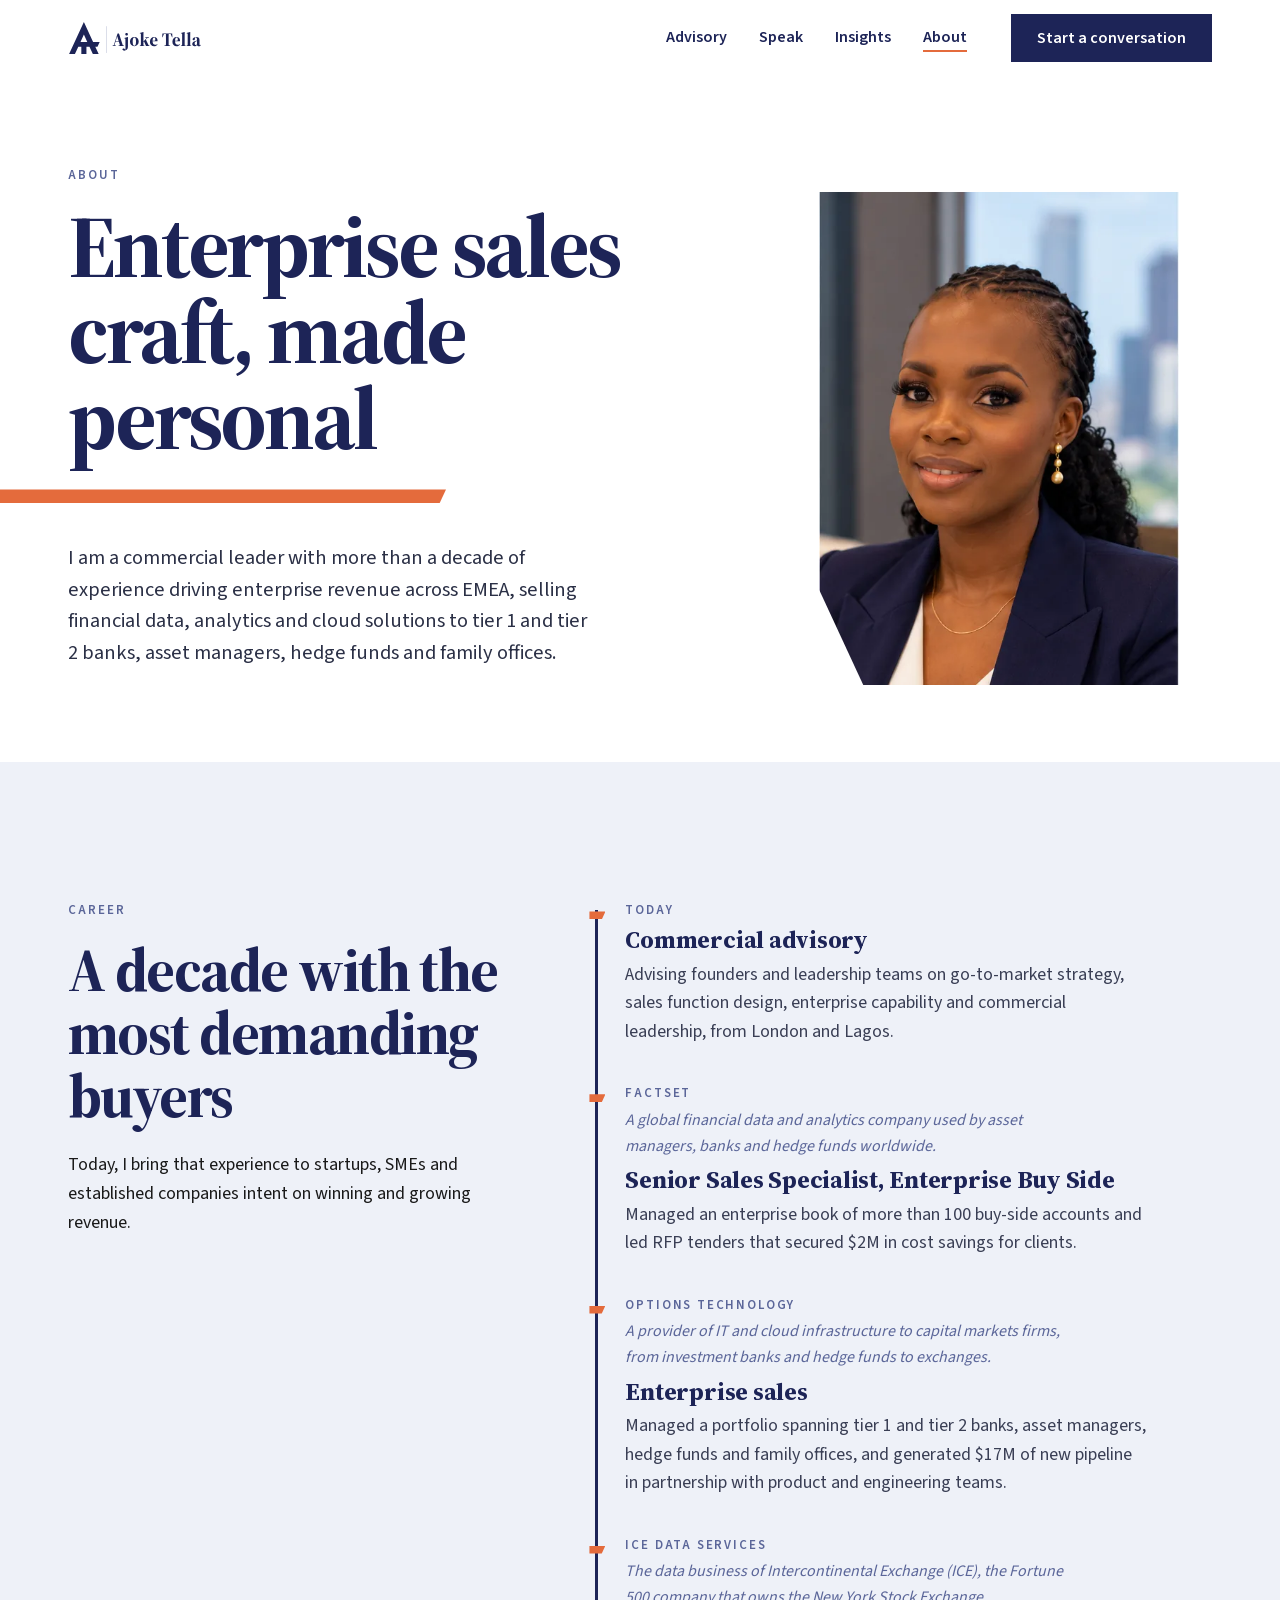
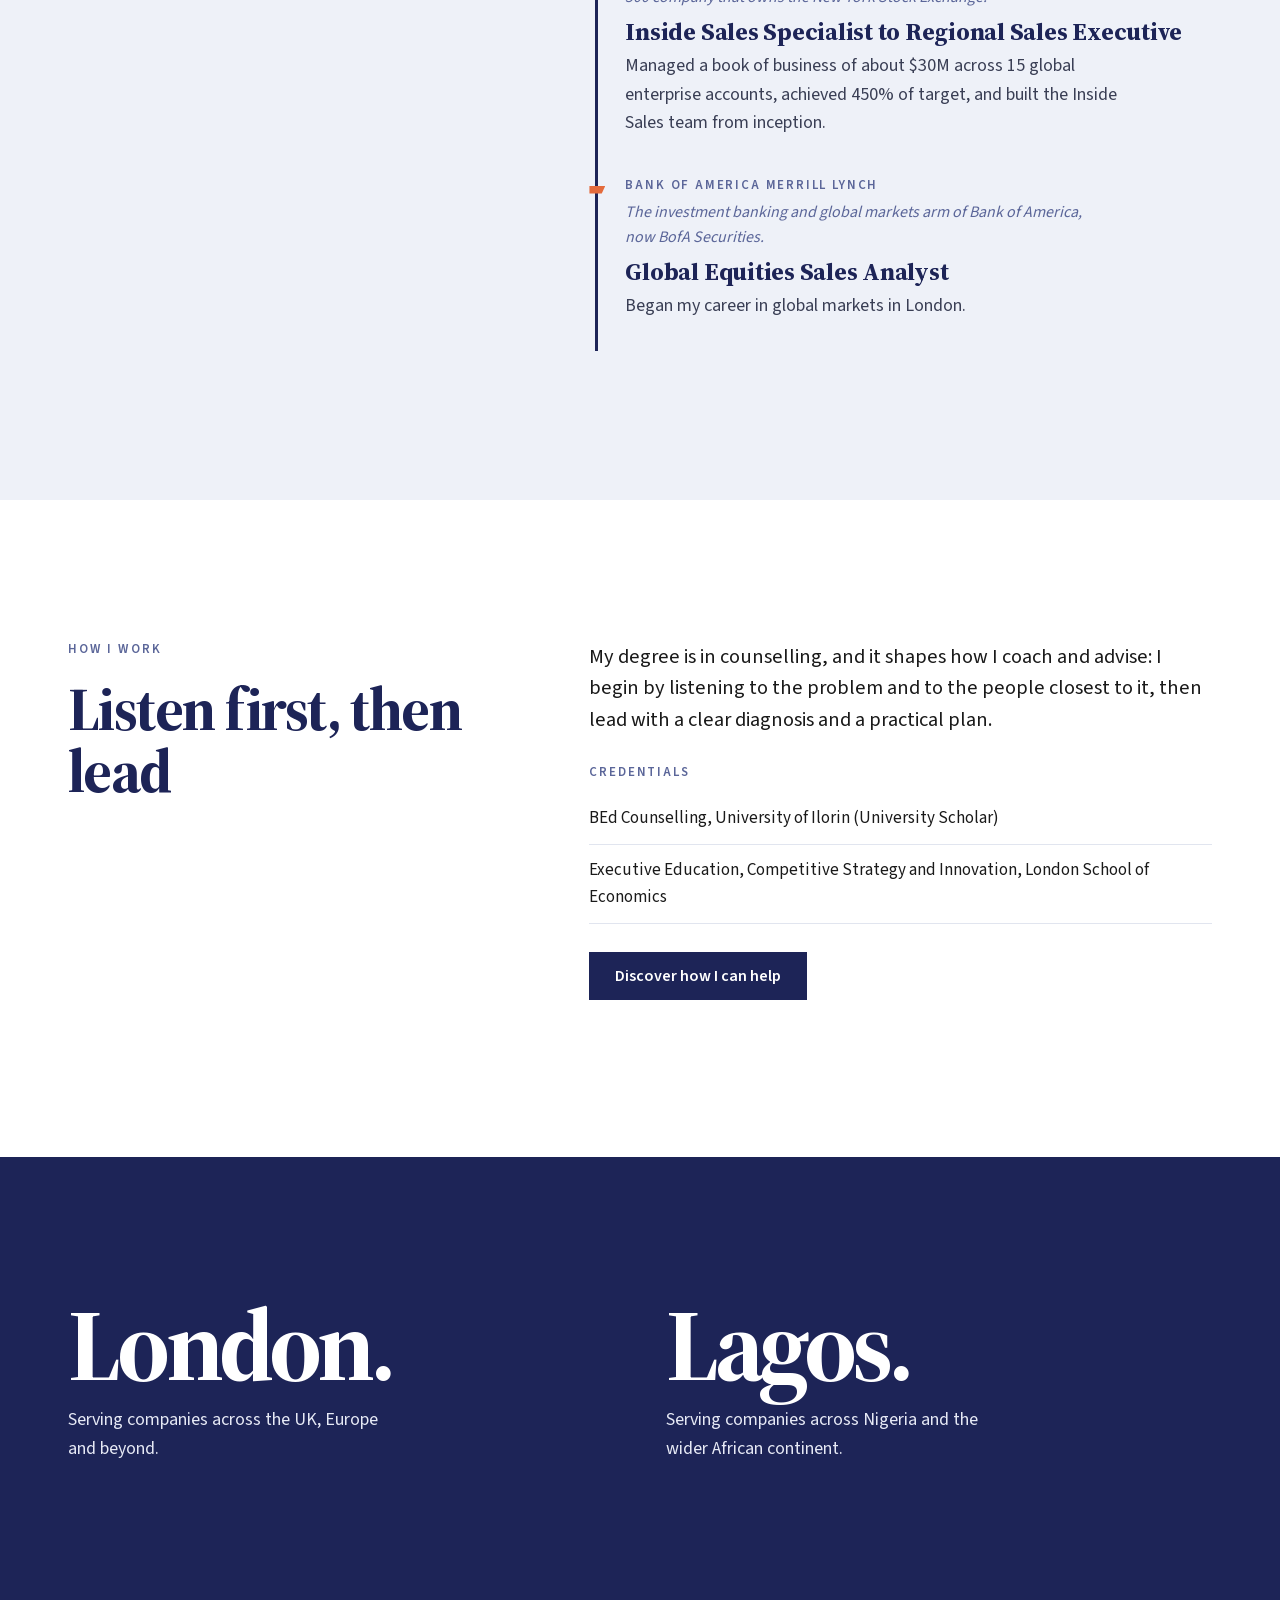
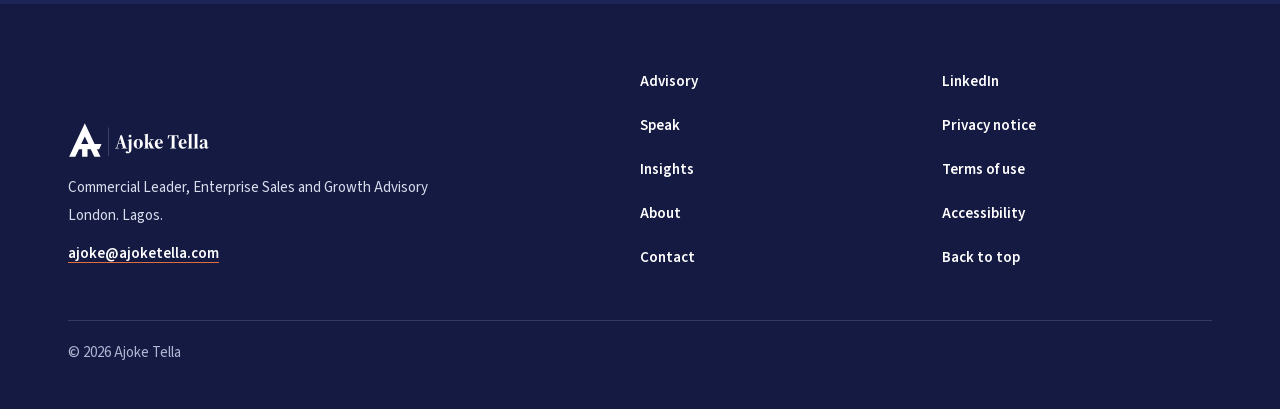
==== about/index.html @ 33e19ad6 "Shorter home hero; describe clients as businesses, not B2B only Co-Authored-By: Claude Opus 5.5 <nor" ====
<!doctype html>
<html lang="en-GB">
<head>
<meta charset="utf-8">
<meta name="viewport" content="width=device-width, initial-scale=1">
<meta name="theme-color" content="#1D2457">
<meta property="og:type" content="website">
<meta property="og:image" content="https://ajoketella.com/assets/img/og-image.png">
<meta property="og:image:width" content="1200">
<meta property="og:image:height" content="630">
<meta name="twitter:card" content="summary_large_image">
<link rel="icon" href="../assets/img/favicon.svg" type="image/svg+xml">
<link rel="icon" href="../assets/img/favicon-32.png" sizes="32x32" type="image/png">
<link rel="apple-touch-icon" href="../assets/img/apple-touch-icon.png">
<link rel="preload" href="../assets/fonts/source-serif-4.woff2" as="font" type="font/woff2" crossorigin>
<link rel="preload" href="../assets/fonts/source-sans-3.woff2" as="font" type="font/woff2" crossorigin>
<script defer data-domain="ajoketella.com" src="https://plausible.io/js/script.outbound-links.js"></script>
<link rel="stylesheet" href="../assets/css/site.css">
<link rel="stylesheet" href="../assets/css/theme-persimmon.css">

<title>About Ajoke Tella | Commercial Leader, London and Lagos</title>
<meta name="description" content="Commercial leader with a decade of enterprise sales at ICE Data Services, FactSet, Options Technology and Bank of America Merrill Lynch. London. Lagos.">
<link rel="canonical" href="https://ajoketella.com/about/">
<meta property="og:type" content="profile">
<meta property="og:url" content="https://ajoketella.com/about/">
<meta property="og:title" content="About Ajoke Tella">
<meta property="og:description" content="Enterprise sales craft, made personal. London. Lagos.">
<script type="application/ld+json">
{
  "@context": "https://schema.org",
  "@graph": [
    {
      "@type": "Person",
      "@id": "https://ajoketella.com/#ajoke",
      "name": "Ajoke Tella",
      "jobTitle": "Commercial Leader, Enterprise Sales and Growth Advisory",
      "description": "Commercial leader and advisor who helps startups, SMEs and established companies win and grow revenue, drawing on a decade of enterprise sales to tier 1 and tier 2 banks, asset managers, hedge funds and family offices across EMEA.",
      "url": "https://ajoketella.com/",
      "image": "https://ajoketella.com/assets/img/photos/ajoke-headshot.jpg",
      "sameAs": ["https://www.linkedin.com/in/joketella/"],
      "workLocation": [
        {"@type": "Place", "name": "London", "address": {"@type": "PostalAddress", "addressLocality": "London", "addressCountry": "GB"}},
        {"@type": "Place", "name": "Lagos", "address": {"@type": "PostalAddress", "addressLocality": "Lagos", "addressCountry": "NG"}}
      ],
      "alumniOf": [
        {"@type": "CollegeOrUniversity", "name": "University of Ilorin"},
        {"@type": "CollegeOrUniversity", "name": "London School of Economics and Political Science"}
      ],
      "knowsAbout": ["Enterprise sales", "B2B sales strategy", "Go-to-market strategy", "Building a sales function", "Sales team training and coaching", "Fractional commercial leadership", "RFP and tender strategy", "Account expansion", "Founder-led sales", "Commercial leadership"]
    },
    {
      "@type": "ProfessionalService",
      "@id": "https://ajoketella.com/#practice",
      "name": "Ajoke Tella",
      "description": "Commercial advisory for companies selling complex, high value products and services: sales strategy and go-to-market, sales function build, fractional commercial leadership and enterprise sales capability.",
      "url": "https://ajoketella.com/",
      "logo": "https://ajoketella.com/assets/img/mark.svg",
      "founder": {"@id": "https://ajoketella.com/#ajoke"},
      "location": [
        {"@type": "Place", "name": "London", "address": {"@type": "PostalAddress", "addressLocality": "London", "addressCountry": "GB"}},
        {"@type": "Place", "name": "Lagos", "address": {"@type": "PostalAddress", "addressLocality": "Lagos", "addressCountry": "NG"}}
      ],
      "areaServed": [
        {"@type": "Country", "name": "United Kingdom"},
        {"@type": "Place", "name": "Europe"},
        {"@type": "Country", "name": "United States"},
        {"@type": "Country", "name": "United Arab Emirates"},
        {"@type": "Country", "name": "Nigeria"},
        {"@type": "Place", "name": "Africa"}
      ],
      "hasOfferCatalog": {
        "@type": "OfferCatalog",
        "name": "Commercial advisory",
        "itemListElement": [
          {"@type": "Offer", "itemOffered": {"@type": "Service", "name": "Commercial Diagnostic", "description": "A two to three week review of your sales organisation, pipeline, process, team and enterprise readiness, with a written diagnosis and plan."}},
          {"@type": "Offer", "itemOffered": {"@type": "Service", "name": "Sales Strategy and Go-To-Market"}},
          {"@type": "Offer", "itemOffered": {"@type": "Service", "name": "Sales Function Build"}},
          {"@type": "Offer", "itemOffered": {"@type": "Service", "name": "Fractional Commercial Leader"}},
          {"@type": "Offer", "itemOffered": {"@type": "Service", "name": "Enterprise Sales Capability Programme"}},
          {"@type": "Offer", "itemOffered": {"@type": "Service", "name": "Enterprise Deal and RFP Strategy"}},
          {"@type": "Offer", "itemOffered": {"@type": "Service", "name": "Whitespace and Account Expansion"}},
          {"@type": "Offer", "itemOffered": {"@type": "Service", "name": "Sales Team Training and Coaching"}},
          {"@type": "Offer", "itemOffered": {"@type": "Service", "name": "Founder-Led Sales Transition"}},
          {"@type": "Offer", "itemOffered": {"@type": "Service", "name": "Sales Hiring and Team Design"}}
        ]
      }
    },
    {
      "@type": "WebSite",
      "@id": "https://ajoketella.com/#site",
      "name": "Ajoke Tella",
      "url": "https://ajoketella.com/",
      "inLanguage": "en-GB",
      "publisher": {"@id": "https://ajoketella.com/#ajoke"}
    }
,
    {
      "@type": "ProfilePage",
      "@id": "https://ajoketella.com/about/#webpage",
      "url": "https://ajoketella.com/about/",
      "name": "About Ajoke Tella",
      "isPartOf": {"@id": "https://ajoketella.com/#site"},
      "mainEntity": {"@id": "https://ajoketella.com/#ajoke"},
      "breadcrumb": {"@type": "BreadcrumbList", "itemListElement": [
        {"@type": "ListItem", "position": 1, "name": "Home", "item": "https://ajoketella.com/"},
        {"@type": "ListItem", "position": 2, "name": "About", "item": "https://ajoketella.com/about/"}
      ]}
    }
  ]
}
</script>
</head>
<body>
<a class="skip" href="#main">Skip to content</a>
<svg width="0" height="0" class="sprite" aria-hidden="true" focusable="false"><symbol id="horizontal" viewBox="6.36 1.60 368.01 93.40"><path transform="translate(0.00 0.00) scale(1)" fill="currentColor" fill-rule="evenodd" d="M50.0 4.6 L75.3 59.0 L93.39 59.0 L87.34 72.0 L81.34 72.0 L90.64 92.0 L74.64 92.0 L65.34 72.0 L57.0 72.0 L57.0 92.0 L43.0 92.0 L43.0 72.0 L34.66 72.0 L25.36 92.0 L9.36 92.0 Z M50.0 39.01 L59.3 59.0 L40.7 59.0 Z"/><rect x="110.87" y="15.96" width="0.6" height="73.42" style="fill:var(--rule,currentColor)"/><path transform="translate(128.32 70.15) scale(0.5218)" fill="currentColor" d="M1.20 0.00L18.20 0.00L18.20 -2.20L10.70 -3.10L16.40 -21.70L34.10 -21.70L39.70 -3.10L32.50 -2.20L32.50 0.00L60.80 0.00L60.80 -2.20L54.70 -3.20L34.70 -66.00L27.20 -66.00L7.40 -3.10L1.20 -2.20ZM17.20 -24.40L25.40 -51.10L33.30 -24.40ZM63.00 24.60C66.90 24.60 72.00 23.30 76.30 18.90C80.40 14.80 81.90 10.10 81.90 0.00L81.90 -33.00L82.30 -46.20L80.90 -47.20L62.60 -42.00L62.60 -40.20L68.40 -38.50C68.50 -34.00 68.60 -30.50 68.60 -24.20L68.60 -6.50C68.60 2.60 69.50 10.30 68.80 17.00C68.70 18.50 68.40 19.60 67.90 20.60L66.50 18.30C64.10 14.20 62.00 13.50 59.20 13.50C55.70 13.50 53.20 15.50 52.90 18.70C54.00 23.10 57.70 24.60 63.00 24.60ZM74.80 -54.80C78.60 -54.80 81.80 -57.60 81.80 -61.60C81.80 -65.70 78.60 -68.50 74.80 -68.50C71.00 -68.50 67.80 -65.70 67.80 -61.60C67.80 -57.60 71.00 -54.80 74.80 -54.80ZM115.60 1.50C128.90 1.50 138.70 -8.40 138.70 -22.90C138.70 -37.60 130.20 -47.20 115.60 -47.20C102.10 -47.20 92.60 -37.40 92.60 -22.80C92.60 -8.20 101.00 1.50 115.60 1.50ZM115.60 -1.10C110.10 -1.10 106.90 -6.20 106.90 -22.80C106.90 -39.40 110.10 -44.70 115.60 -44.70C121.20 -44.70 124.30 -39.50 124.30 -22.90C124.30 -6.40 121.20 -1.10 115.60 -1.10ZM144.50 0.00L168.50 0.00L168.50 -2.20L163.70 -3.00C163.40 -7.90 163.40 -14.60 163.40 -20.30L166.60 -23.60L176.90 0.00L195.00 0.00L195.00 -2.20L190.40 -3.10L176.10 -33.40L184.60 -42.20L192.80 -43.60L192.80 -45.80L172.70 -45.80L172.70 -43.60L180.80 -42.20L163.40 -23.60L163.40 -51.50L163.80 -72.00L162.40 -73.10L144.10 -68.30L144.10 -66.50L150.10 -64.90L150.10 -20.90C150.10 -15.40 150.10 -8.30 149.80 -3.10L144.50 -2.20ZM219.50 -44.60C223.40 -44.60 226.00 -41.70 226.00 -34.20C226.00 -28.70 224.20 -27.20 218.70 -27.20L211.50 -27.20C211.90 -40.30 215.40 -44.60 219.50 -44.60ZM219.40 1.50C227.30 1.50 233.70 -1.90 237.50 -9.60L236.00 -10.80C233.30 -7.80 229.90 -5.90 225.30 -5.90C217.30 -5.90 211.50 -12.60 211.50 -24.60L211.50 -24.70L237.20 -24.70C237.60 -26.40 237.70 -27.30 237.70 -29.30C237.70 -39.70 230.70 -47.20 219.30 -47.20C208.00 -47.20 197.50 -38.60 197.50 -22.20C197.50 -7.00 207.20 1.50 219.40 1.50ZM262.10 -46.40L264.20 -46.40L271.30 -63.00L281.70 -63.00C282.00 -55.20 282.10 -44.40 282.10 -35.40L282.10 -31.00C282.10 -21.90 282.00 -11.00 281.70 -3.20L274.20 -2.20L274.20 0.00L303.90 0.00L303.90 -2.20L296.40 -3.20C296.10 -11.00 296.10 -21.90 296.10 -31.00L296.10 -35.40C296.10 -44.40 296.10 -55.20 296.40 -63.00L306.80 -63.00L313.90 -46.40L316.10 -46.40L314.90 -65.70L263.30 -65.70ZM337.90 -44.60C341.80 -44.60 344.40 -41.70 344.40 -34.20C344.40 -28.70 342.60 -27.20 337.10 -27.20L329.90 -27.20C330.30 -40.30 333.80 -44.60 337.90 -44.60ZM337.80 1.50C345.70 1.50 352.10 -1.90 355.90 -9.60L354.40 -10.80C351.70 -7.80 348.30 -5.90 343.70 -5.90C335.70 -5.90 329.90 -12.60 329.90 -24.60L329.90 -24.70L355.60 -24.70C356.00 -26.40 356.10 -27.30 356.10 -29.30C356.10 -39.70 349.10 -47.20 337.70 -47.20C326.40 -47.20 315.90 -38.60 315.90 -22.20C315.90 -7.00 325.60 1.50 337.80 1.50ZM361.60 0.00L385.60 0.00L385.60 -2.20L380.80 -3.00C380.50 -8.20 380.50 -15.40 380.50 -20.90L380.50 -52.10L380.90 -72.00L379.50 -73.10L361.20 -68.30L361.20 -66.50L367.20 -64.90L367.20 -20.90C367.20 -15.40 367.20 -8.30 366.90 -3.10L361.60 -2.20ZM390.80 0.00L414.80 0.00L414.80 -2.20L410.00 -3.00C409.70 -8.20 409.70 -15.40 409.70 -20.90L409.70 -52.10L410.10 -72.00L408.70 -73.10L390.40 -68.30L390.40 -66.50L396.40 -64.90L396.40 -20.90C396.40 -15.40 396.40 -8.30 396.10 -3.10L390.80 -2.20ZM455.60 1.40C460.70 1.40 464.10 -1.20 465.80 -5.40L464.40 -6.50C463.10 -4.80 462.20 -4.20 460.80 -4.20C459.50 -4.20 458.70 -5.20 458.70 -7.20L458.70 -29.60C458.70 -41.80 453.70 -47.20 442.20 -47.20C430.40 -47.20 422.90 -42.20 422.10 -34.90C423.00 -31.70 424.70 -30.30 427.80 -30.30C431.00 -30.30 434.20 -32.30 434.50 -38.50L435.00 -44.00C435.90 -44.20 436.90 -44.40 437.90 -44.40C443.70 -44.40 445.40 -41.40 445.40 -31.60L445.40 -28.10C442.60 -27.40 439.90 -26.60 438.00 -26.10C424.90 -22.10 420.40 -16.80 420.40 -10.00C420.40 -2.80 425.40 1.50 432.40 1.50C437.70 1.50 441.70 -0.30 445.60 -5.40C446.50 -1.30 449.60 1.40 455.60 1.40ZM433.00 -13.00C433.00 -18.60 436.10 -21.80 441.10 -24.20C442.00 -24.70 443.50 -25.20 445.40 -25.80L445.40 -7.60C443.10 -5.90 441.50 -5.30 439.30 -5.30C435.70 -5.30 433.00 -7.70 433.00 -13.00Z"/></symbol><symbol id="mark" viewBox="0 0 100 100"><path fill="currentColor" fill-rule="evenodd" d="M50.0 4.6 L75.3 59.0 L93.39 59.0 L87.34 72.0 L81.34 72.0 L90.64 92.0 L74.64 92.0 L65.34 72.0 L57.0 72.0 L57.0 92.0 L43.0 92.0 L43.0 72.0 L34.66 72.0 L25.36 92.0 L9.36 92.0 Z M50.0 39.01 L59.3 59.0 L40.7 59.0 Z"/></symbol></svg>
<header class="site-header" id="top">
  <div class="wrap header-inner">
    <a class="brand" href="../" aria-label="Ajoke Tella, home"><svg class="brand-logo" viewBox="0 0 368.01 93.40" aria-hidden="true" focusable="false"><use href="#horizontal"/></svg></a>
    <nav class="primary-nav" aria-label="Main">
      <ul>
        <li><a href="../advisory/" data-nav="advisory">Advisory</a></li>
        <li><a href="../speak/" data-nav="speak">Speak</a></li>
        <li><a href="../insights/" data-nav="insights">Insights</a></li>
        <li><a href="../about/" data-nav="about" aria-current="page">About</a></li>
      </ul>
    </nav>
    <a class="btn btn-primary header-cta" href="../contact/" data-nav="contact" data-track="Header CTA">Start a conversation</a>
    <button class="menu-toggle" type="button" aria-expanded="false" aria-controls="mobile-menu">
      <span class="menu-lines" aria-hidden="true"></span><span class="menu-label">Menu</span>
    </button>
  </div>
  <div class="mobile-menu" id="mobile-menu" hidden>
    <nav aria-label="Mobile">
      <ul>
        <li><a href="../advisory/" data-nav="advisory">Advisory</a></li>
        <li><a href="../speak/" data-nav="speak">Speak</a></li>
        <li><a href="../insights/" data-nav="insights">Insights</a></li>
        <li><a href="../about/" data-nav="about" aria-current="page">About</a></li>
      </ul>
      <a class="btn btn-primary" href="../contact/">Start a conversation</a>
    </nav>
  </div>
  <div class="read-bar" aria-hidden="true"></div>
</header>

<main id="main">
  <section class="page-hero" aria-labelledby="page-title">
    <div class="wrap page-hero-grid">
      <div>
        <p class="eyebrow">About</p>
        <h1 id="page-title">Enterprise sales craft, made personal</h1>
        <div class="breakout breakout-left" aria-hidden="true"></div>
        <p class="lede">I am a commercial leader with more than a decade of experience driving enterprise revenue across EMEA, selling financial data, analytics and cloud solutions to tier 1 and tier 2 banks, asset managers, hedge funds and family offices.</p>
      </div>
      <figure class="about-hero-photo">
        <picture>
          <source srcset="../assets/img/photos/ajoke-headshot.webp" type="image/webp">
          <img src="../assets/img/photos/ajoke-headshot.jpg" width="511" height="700" alt="Portrait of Ajoke Tella in a navy jacket">
        </picture>
      </figure>
    </div>
  </section>

  <section class="section tinted" aria-labelledby="story-title">
    <div class="wrap about-grid">
      <div class="section-head" style="margin:0">
        <p class="eyebrow">Career</p>
        <h2 id="story-title">A decade with the most demanding buyers</h2>
        <p>Today, I bring that experience to startups, SMEs and established companies intent on winning and growing revenue.</p>
      </div>
      <ol class="timeline">
        <li><p class="when">Today</p><h3>Commercial advisory</h3><p>Advising founders and leadership teams on go-to-market strategy, sales function design, enterprise capability and commercial leadership, from London and Lagos.</p></li>
        <li><p class="when">FactSet</p><p class="org">A global financial data and analytics company used by asset managers, banks and hedge funds worldwide.</p><h3>Senior Sales Specialist, Enterprise Buy Side</h3><p>Managed an enterprise book of more than 100 buy-side accounts and led RFP tenders that secured $2M in cost savings for clients.</p></li>
        <li><p class="when">Options Technology</p><p class="org">A provider of IT and cloud infrastructure to capital markets firms, from investment banks and hedge funds to exchanges.</p><h3>Enterprise sales</h3><p>Managed a portfolio spanning tier 1 and tier 2 banks, asset managers, hedge funds and family offices, and generated $17M of new pipeline in partnership with product and engineering teams.</p></li>
        <li><p class="when">ICE Data Services</p><p class="org">The data business of Intercontinental Exchange (ICE), the Fortune 500 company that owns the New York Stock Exchange.</p><h3>Inside Sales Specialist to Regional Sales Executive</h3><p>Managed a book of business of about $30M across 15 global enterprise accounts, achieved 450% of target, and built the Inside Sales team from inception.</p></li>
        <li><p class="when">Bank of America Merrill Lynch</p><p class="org">The investment banking and global markets arm of Bank of America, now BofA Securities.</p><h3>Global Equities Sales Analyst</h3><p>Began my career in global markets in London.</p></li>
      </ol>
    </div>
  </section>

  <section class="section" aria-labelledby="how-title">
    <div class="wrap about-grid">
      <div class="section-head" style="margin:0">
        <p class="eyebrow">How I work</p>
        <h2 id="how-title">Listen first, then lead</h2>
      </div>
      <div class="about-copy">
        <p class="lede">My degree is in counselling, and it shapes how I coach and advise: I begin by listening to the problem and to the people closest to it, then lead with a clear diagnosis and a practical plan.</p>
        <p class="list-label">Credentials</p>
        <ul class="creds">
          <li>BEd Counselling, University of Ilorin (University Scholar)</li>
          <li>Executive Education, Competitive Strategy and Innovation, London School of Economics</li>
        </ul>
        <p style="margin-top:28px"><a class="btn btn-primary" href="../advisory/">Discover how I can help</a></p>
      </div>
    </div>
  </section>

  <section class="section dark" aria-labelledby="cities-title">
    <div class="wrap">
      <h2 id="cities-title" class="sr-only">Where I work</h2>
      <div class="cities">
        <div><p class="city-name">London.</p><p>Serving companies across the UK, Europe and beyond.</p></div>
        <div><p class="city-name">Lagos.</p><p>Serving companies across Nigeria and the wider African continent.</p></div>
      </div>
    </div>
  </section>
</main>
<footer class="site-footer">
  <div class="wrap footer-grid">
    <div>
      <svg class="footer-logo" viewBox="0 0 368.01 93.40" role="img" aria-label="Ajoke Tella"><use href="#horizontal"/></svg>
      <p>Commercial Leader, Enterprise Sales and Growth Advisory</p>
      <p>London. Lagos.</p>
      <p><a class="footer-email" href="mailto:ajoke@ajoketella.com">ajoke@ajoketella.com</a></p>
    </div>
    <ul class="footer-links">
      <li><a href="../advisory/">Advisory</a></li>
      <li><a href="../speak/">Speak</a></li>
      <li><a href="../insights/">Insights</a></li>
      <li><a href="../about/">About</a></li>
      <li><a href="../contact/">Contact</a></li>
    </ul>
    <ul class="footer-links">
      <li><a href="https://www.linkedin.com/in/joketella/" rel="noopener" data-track="LinkedIn">LinkedIn</a></li>
      <li><a href="../privacy.html">Privacy notice</a></li>
      <li><a href="../terms/">Terms of use</a></li>
      <li><a href="../accessibility/">Accessibility</a></li>
      <li><a href="#top">Back to top</a></li>
    </ul>
    <p class="legal">&copy; <span data-year>2026</span> Ajoke Tella</p>
  </div>
</footer>

<script src="../assets/js/site.js" defer></script>
<script src="../assets/js/motion.js" defer></script>
</body>
</html>
---- assets/css/site.css ----
/* Ajoke Tella: all adire. Indigo leads, resist blue signals on dark, white does most of the work. */
@font-face{font-family:'Source Serif 4';src:url(../fonts/source-serif-4.woff2) format('woff2');font-weight:400 700;font-style:normal;font-display:swap}
@font-face{font-family:'Source Serif 4';src:url(../fonts/source-serif-4-italic.woff2) format('woff2');font-weight:400;font-style:italic;font-display:swap}
@font-face{font-family:'Source Sans 3';src:url(../fonts/source-sans-3.woff2) format('woff2');font-weight:400 700;font-style:normal;font-display:swap}

:root{
  --indigo:#1D2457; --indigo-hover:#2A3372; --mid:#5B6699; --resist:#C5CDE8; --resist-tint:#EEF1F8;
  --white:#FFFFFF; --text:#1A1A1A; --line:#E1E5EF;
  --serif:'Source Serif 4',Georgia,serif; --sans:'Source Sans 3','Segoe UI',Helvetica,Arial,sans-serif;
  --ease:cubic-bezier(0.16,1,0.3,1);
  --gutter:clamp(16px,4vw,48px); --max:1240px;
  --section:clamp(80px,11vw,152px);
  --slope:0.465; /* the monogram's 65 degree cut */
}
*,*::before,*::after{box-sizing:border-box}
html{scroll-behavior:smooth;-webkit-text-size-adjust:100%;scroll-padding-top:88px}
@media (prefers-reduced-motion:reduce){html{scroll-behavior:auto}}
body{margin:0;background:var(--white);color:var(--text);font:400 18px/1.6 var(--sans);-webkit-font-smoothing:antialiased;text-rendering:optimizeLegibility}
img,svg{display:block;max-width:100%}
a{color:inherit}
p{margin:0 0 16px}
h1,h2,h3{font-family:var(--serif);color:var(--indigo);margin:0;font-weight:700}
::selection{background:var(--indigo);color:var(--white)}
.dark ::selection{background:var(--resist);color:var(--indigo)}
:focus-visible{outline:3px solid var(--indigo);outline-offset:3px;border-radius:2px}
.dark :focus-visible{outline-color:var(--resist)}
.sr-only{position:absolute;width:1px;height:1px;padding:0;margin:-1px;overflow:hidden;clip:rect(0,0,0,0);white-space:nowrap;border:0}
.sprite{position:absolute;width:0;height:0;overflow:hidden}
.skip{position:absolute;left:16px;top:-60px;z-index:100;background:var(--indigo);color:var(--white);padding:12px 16px;font-weight:600;text-decoration:none;transition:top .2s}
.skip:focus{top:12px}
.wrap{max-width:var(--max);margin:0 auto;padding:0 var(--gutter)}
.section{padding:var(--section) 0;position:relative}
.tinted{background:var(--resist-tint)}
.dark{background:var(--indigo);color:var(--white)}
.dark h2,.dark h3{color:var(--white)}

/* Type */
.eyebrow{font:600 13px/1.3 var(--sans);letter-spacing:.16em;text-transform:uppercase;color:var(--mid);margin:0 0 20px}
.dark .eyebrow{color:var(--resist)}
h1{font-size:clamp(50px,6.6vw,98px);line-height:.96;letter-spacing:-0.035em}
h2{font-size:clamp(38px,4.8vw,64px);line-height:1.02;letter-spacing:-0.025em;margin-bottom:24px}
h3{font-size:clamp(21px,1.9vw,25px);line-height:1.2;letter-spacing:-0.01em}
.lede{font-size:clamp(19px,1.6vw,22px);line-height:1.55}
.section-head{max-width:760px;margin-bottom:clamp(40px,5vw,72px)}
.section-intro{font-size:19px;color:#3A3F55;max-width:62ch}
.list-label{font:600 13px/1.3 var(--sans);letter-spacing:.14em;text-transform:uppercase;color:var(--mid);margin:28px 0 12px}
.dark .list-label{color:var(--resist)}
.fees{font-size:16px;color:var(--mid);margin-top:20px}
.dark .fees{color:var(--resist)}

/* Buttons and links: 48px targets, square corners (the brand is architectural) */
.btn{display:inline-flex;align-items:center;justify-content:center;gap:10px;min-height:48px;padding:0 24px;font:600 16px/1 var(--sans);text-decoration:none;border:2px solid transparent;cursor:pointer;transition:background-color .25s var(--ease),color .25s var(--ease),transform .25s var(--ease),border-color .25s var(--ease)}
.btn:active{transform:translateY(1px)}
.btn-primary{background:var(--indigo);color:var(--white)}
.btn-primary:hover{background:var(--indigo-hover)}
.dark .btn-primary,.btn-light{background:var(--resist);color:var(--indigo)}
.dark .btn-primary:hover,.btn-light:hover{background:var(--white)}
.btn-secondary{border-color:var(--indigo);color:var(--indigo);background:transparent}
.btn-secondary:hover{background:var(--indigo);color:var(--white)}
.text-link{font-weight:600;color:var(--indigo);text-decoration:none;background:linear-gradient(currentColor,currentColor) 0 100%/100% 2px no-repeat;padding-bottom:2px;transition:background-size .3s var(--ease)}
.text-link:hover{background-size:0 2px;background-position:100% 100%}
.text-link{position:relative}
.text-link::before{content:"";position:absolute;inset:-10px -6px}  /* 44px+ tap area without moving the underline */
.dark .text-link{color:var(--white)}

/* The breakout: a bar with the monogram's forward cut, running in from one page edge */
.breakout{height:clamp(10px,1vw,14px);background:var(--indigo)}
.dark .breakout{background:var(--resist)}
.breakout-left{clip-path:polygon(0 0,100% 0,calc(100% - var(--h,14px) * var(--slope)) 100%,0 100%)}
.breakout-right{clip-path:polygon(calc(var(--h,14px) * var(--slope)) 0,100% 0,100% 100%,0 100%)}

/* Header */
.site-header{position:sticky;top:0;z-index:50;background:rgba(255,255,255,.96);backdrop-filter:saturate(1.2) blur(8px);border-bottom:1px solid transparent;transition:border-color .3s}
.site-header.scrolled{border-bottom-color:var(--line)}
.header-inner{display:flex;align-items:center;gap:32px;height:76px}
.brand{display:flex;align-items:center;min-height:48px;flex:none;color:var(--indigo);--rule:var(--mid)}
.brand-logo{height:34px;width:auto}
.primary-nav{margin-left:auto}
.primary-nav ul{display:flex;gap:8px;list-style:none;margin:0;padding:0}
.primary-nav a{display:inline-flex;align-items:center;min-height:48px;padding:0 12px;font-weight:600;font-size:16px;text-decoration:none;color:var(--indigo);position:relative}
.primary-nav a::after{content:"";position:absolute;left:12px;right:12px;bottom:10px;height:2px;background:var(--indigo);transform:scaleX(0);transform-origin:left;transition:transform .3s var(--ease)}
.primary-nav a:hover::after,.primary-nav a[aria-current="true"]::after{transform:scaleX(1)}
.header-cta{flex:none}
.menu-toggle{display:none;margin-left:auto;align-items:center;gap:10px;min-height:48px;min-width:48px;padding:0 4px 0 12px;background:none;border:0;font:600 16px var(--sans);color:var(--indigo);cursor:pointer}
.menu-lines{width:22px;height:14px;position:relative;border-top:2px solid var(--indigo);border-bottom:2px solid var(--indigo)}
.menu-lines::after{content:"";position:absolute;left:0;right:0;top:4px;height:2px;background:var(--indigo)}
.mobile-menu{border-top:1px solid var(--line);background:var(--white)}
.mobile-menu ul{list-style:none;margin:0;padding:8px var(--gutter)}
.mobile-menu a:not(.btn){display:flex;align-items:center;min-height:52px;font:600 20px var(--serif);color:var(--indigo);text-decoration:none;border-bottom:1px solid var(--line)}
.mobile-menu .btn{margin:16px var(--gutter) 24px;width:calc(100% - 2 * var(--gutter))}

/* Hero */
.hero{padding:clamp(40px,5vw,72px) 0 clamp(72px,9vw,128px);overflow:hidden}
.hero-grid{display:grid;grid-template-columns:minmax(0,7fr) minmax(0,5fr);gap:clamp(32px,5vw,80px);align-items:stretch}
.hero h1{max-width:11ch}
.hero-bar{--h:14px;height:14px;width:calc(100% + var(--gutter) - 12%);margin:clamp(24px,2.4vw,32px) 0 clamp(24px,2.4vw,28px) calc(-1 * var(--gutter) - (100vw - min(100vw, var(--max))) / 2)}
.hero .lede{max-width:40ch;color:#2B3046}
.hero-actions{display:flex;flex-wrap:wrap;align-items:center;gap:20px 28px;margin:28px 0 32px}
.credibility{font-size:15px;color:var(--mid);max-width:44ch;padding-top:20px;border-top:1px solid var(--line)}

/* Photo placeholders: indigo with a hairline frame until the portraits arrive */
.photo-slot{margin:0;position:relative;background:var(--indigo);display:grid;place-items:center;color:var(--white);text-align:center;font:600 13px/1.6 var(--sans);letter-spacing:.14em;text-transform:uppercase}
.photo-slot::before{content:"";position:absolute;inset:clamp(16px,2.5vw,32px);border:1px solid rgba(255,255,255,.3)}
.photo-slot span{position:relative;padding:0 24px}
.hero-portrait{min-height:clamp(420px,58vw,680px);margin-right:calc(-1 * var(--gutter) - (100vw - min(100vw, var(--max))) / 2)}

/* Door-picker: choose a situation, the bar breaks out from your choice to the answer */
.door-picker{display:grid;grid-template-columns:minmax(0,5fr) 72px minmax(0,7fr);align-items:start;position:relative}
.door-tabs{display:flex;flex-direction:column;border-top:1px solid var(--line)}
.door-tab{all:unset;box-sizing:border-box;display:block;cursor:pointer;padding:28px 24px 28px 0;border-bottom:1px solid var(--line);position:relative;transition:background-color .35s var(--ease),color .35s var(--ease),padding .35s var(--ease)}
.door-tab:hover{background:var(--resist-tint)}
.door-tab:focus-visible{outline:3px solid var(--indigo);outline-offset:-3px}
.door-num{display:block;font:600 13px/1.3 var(--sans);letter-spacing:.14em;text-transform:uppercase;color:var(--mid);margin-bottom:10px}
.door-quote{display:block;font:400 clamp(21px,2vw,27px)/1.25 var(--serif);color:var(--indigo)}
.door-tab[aria-selected="true"]{background:var(--indigo);padding-left:24px}
.door-tab[aria-selected="true"] .door-num{color:var(--resist)}
.door-tab[aria-selected="true"] .door-quote{color:var(--white)}
.door-tab:not([aria-selected="true"]):hover{padding-left:12px}
.door-link{position:relative;height:100%}
.door-link-bar{position:absolute;left:0;right:0;top:var(--bar-top,60px);height:14px;margin-top:-7px;background:var(--indigo);clip-path:polygon(0 0,100% 0,calc(100% - 6.5px) 100%,0 100%);transform-origin:left;transition:top .45s var(--ease)}
.door-link-bar.pulse{animation:breakout .55s var(--ease)}
@keyframes breakout{from{transform:scaleX(0)}to{transform:scaleX(1)}}
.door-panels{background:var(--resist-tint);border-left:6px solid var(--indigo);padding:clamp(28px,3.5vw,48px)}
.door-panel{outline:none}
.door-panel .panel-title{font:700 clamp(28px,2.6vw,36px)/1.1 var(--serif);color:var(--indigo);margin-bottom:16px}
.door-panel p{max-width:56ch}
.panel-label{font:600 13px/1.3 var(--sans);letter-spacing:.14em;text-transform:uppercase;color:var(--mid);margin:24px 0 10px}
.panel-offers{list-style:none;margin:0 0 28px;padding:0}
.panel-offers li{display:flex;align-items:center;gap:12px;padding:10px 0;border-bottom:1px solid #D5DBEA;font-weight:600;color:var(--indigo)}
.panel-offers li::before{content:"";flex:none;width:18px;height:6px;background:var(--indigo);clip-path:polygon(0 0,100% 0,calc(100% - 2.8px) 100%,0 100%)}
.doors-foot{margin:36px 0 0;font-size:17px}
.door-panel.enter{animation:panelIn .45s var(--ease)}
@keyframes panelIn{from{opacity:0;transform:translateY(8px)}to{opacity:1;transform:none}}

/* Diagnostic */
.diagnostic{overflow:hidden}
.diag-bar{--h:14px;position:absolute;right:0;top:clamp(80px,11vw,152px);width:min(46vw,620px)}
.diag-grid{display:grid;grid-template-columns:minmax(0,5fr) minmax(0,7fr);gap:clamp(32px,6vw,96px);padding-top:clamp(24px,3vw,40px)}
.diag-grid h2{font-size:clamp(42px,5.4vw,76px);max-width:8ch}
.diag-body p{color:#E6E9F5;max-width:58ch}
.diag-body .lede{color:var(--white)}
.bar-list{list-style:none;margin:0 0 8px;padding:0}
.bar-list li{display:flex;gap:14px;align-items:baseline;padding:12px 0;border-bottom:1px solid rgba(197,205,232,.25)}
.bar-list li::before{content:"";flex:none;width:18px;height:6px;background:var(--resist);transform:translateY(-3px);clip-path:polygon(0 0,100% 0,calc(100% - 2.8px) 100%,0 100%)}
.diagnostic .btn{margin-top:12px}

/* Offers */
.offer-list{list-style:none;margin:0;padding:0;display:grid;grid-template-columns:repeat(2,minmax(0,1fr));column-gap:clamp(32px,5vw,80px);border-top:1px solid var(--line)}
.offer{display:grid;grid-template-columns:52px minmax(0,1fr);grid-template-areas:"num body" ". ask";grid-template-rows:auto 1fr;align-content:start;column-gap:8px;padding:28px 0;border-bottom:1px solid var(--line);position:relative}
.offer-num{grid-area:num;font:600 15px/1.6 var(--sans);color:var(--mid);font-variant-numeric:tabular-nums;padding-top:2px}
.offer-body{grid-area:body}
.offer h3{margin-bottom:8px}
.offer p{font-size:17px;color:#3A3F55;margin-bottom:12px}
.offer-ask{grid-area:ask;justify-self:start;align-self:start;font-size:16px}
.fits{display:none;font:600 12px/1 var(--sans);letter-spacing:.12em;text-transform:uppercase;color:var(--indigo);background:var(--resist);padding:6px 8px;margin:0 0 12px;width:max-content}
.offer.match .fits{display:inline-block}
.offer.match::before{content:"";position:absolute;left:-14px;top:28px;bottom:28px;width:4px;background:var(--indigo)}
.ways{margin-top:clamp(40px,5vw,64px);display:flex;flex-wrap:wrap;align-items:center;gap:12px 16px}
.ways .list-label{margin:0 8px 0 0}
.ways ul{display:flex;flex-wrap:wrap;gap:10px;list-style:none;margin:0;padding:0}
.ways li{border:1px solid var(--line);padding:8px 14px;font-size:16px;color:var(--indigo)}
.ways .fees{flex-basis:100%;margin:8px 0 0}

/* Approach */
.steps{list-style:none;margin:0;padding:0;display:grid;grid-template-columns:repeat(4,minmax(0,1fr));gap:clamp(24px,3vw,40px);counter-reset:none}
.steps li{position:relative;padding-top:28px;border-top:2px solid var(--indigo)}
.steps li::before{content:"";position:absolute;left:0;top:-8px;width:40px;height:14px;background:var(--indigo);clip-path:polygon(0 0,100% 0,calc(100% - 6.5px) 100%,0 100%)}
.step-num{display:block;font:700 clamp(44px,4.4vw,64px)/1 var(--serif);color:var(--mid);margin-bottom:18px;font-variant-numeric:lining-nums}
.steps h3{margin-bottom:10px}
.steps p{font-size:17px;color:#3A3F55}
.selective{margin:clamp(40px,5vw,64px) 0 0;font-size:19px;max-width:60ch;color:var(--indigo)}

/* Track record ledger */
.record-grid{display:grid;grid-template-columns:minmax(0,5fr) minmax(0,7fr);gap:clamp(32px,6vw,96px);align-items:start}
.record-grid .section-head{position:sticky;top:120px;margin-bottom:0}
.record-grid h2{font-size:clamp(34px,3.6vw,50px)}
.record-note{font-size:16px;color:var(--mid)}
.ledger{margin:0;border-top:2px solid var(--indigo)}
.ledger-row{display:grid;grid-template-columns:minmax(0,6fr) minmax(0,6fr);gap:24px;align-items:baseline;padding:clamp(22px,2.4vw,32px) 0;border-bottom:1px solid var(--line)}
.ledger dt{white-space:nowrap;font:700 clamp(36px,4vw,58px)/1 var(--serif);color:var(--indigo);letter-spacing:-0.02em;font-variant-numeric:lining-nums tabular-nums}
.ledger dd{margin:0;display:flex;flex-direction:column;gap:4px;font-size:18px}
.ledger .where{font-size:14px;letter-spacing:.12em;text-transform:uppercase;color:var(--mid);font-weight:600}

/* About */
.about-grid{display:grid;grid-template-columns:minmax(0,5fr) minmax(0,7fr);gap:clamp(32px,6vw,96px);align-items:start}
.about-portrait{min-height:clamp(380px,46vw,620px);background:var(--resist);color:var(--indigo)}
.about-portrait::before{border-color:rgba(29,36,87,.3)}
.about-copy p{max-width:62ch}
.creds{list-style:none;margin:0;padding:0}
.creds li{padding:12px 0;border-bottom:1px solid var(--line);font-size:17px}

/* Sales notes */
.notes-grid{display:grid;grid-template-columns:minmax(0,5fr) minmax(0,7fr);gap:clamp(32px,6vw,96px);align-items:center}
.note-lines{list-style:none;margin:0;padding:0}
.note-lines li{font:400 clamp(24px,2.6vw,36px)/1.2 var(--serif);font-style:italic;color:var(--indigo);padding:20px 0;border-bottom:1px solid #D5DBEA}
.note-lines li:first-child{border-top:1px solid #D5DBEA}

/* Contact */
.contact-grid{display:grid;grid-template-columns:minmax(0,5fr) minmax(0,7fr);gap:clamp(32px,6vw,96px);align-items:start}
.contact-copy .lede{color:#E6E9F5;max-width:32ch}
.contact-bar{--h:14px;height:14px;width:calc(100% + var(--gutter));margin:36px 0 0 calc(-1 * var(--gutter) - (100vw - min(100vw, var(--max))) / 2)}
.enquiry{background:var(--white);color:var(--text);padding:clamp(24px,3.5vw,48px)}
.field{margin:0 0 20px;border:0;padding:0;min-width:0}
.field-row{display:grid;grid-template-columns:1fr 1fr;gap:0 20px}
label,legend{display:block;font-weight:600;font-size:16px;color:var(--indigo);margin-bottom:8px;padding:0}
.optional{font-weight:400;color:var(--mid)}
input[type=text],input[type=email],select,textarea{width:100%;min-height:50px;padding:12px 14px;font:400 17px/1.4 var(--sans);color:var(--text);background:var(--white);border:1.5px solid #B9C0D6;border-radius:0;transition:border-color .2s,box-shadow .2s;appearance:none}
select{background:var(--white) url("data:image/svg+xml,%3Csvg xmlns='http://www.w3.org/2000/svg' width='12' height='8' viewBox='0 0 12 8'%3E%3Cpath d='M1 1l5 5 5-5' fill='none' stroke='%231D2457' stroke-width='2'/%3E%3C/svg%3E") no-repeat right 16px center;padding-right:44px}
textarea{resize:vertical;min-height:120px}
input:hover,select:hover,textarea:hover{border-color:var(--mid)}
input:focus,select:focus,textarea:focus{outline:none;border-color:var(--indigo);box-shadow:0 0 0 3px var(--resist)}
[aria-invalid="true"]{border-color:#A3242C !important}
.error{margin:6px 0 0;font-size:15px;color:#A3242C;font-weight:600}
.error:empty{display:none}
.chip-grid{display:flex;flex-wrap:wrap;gap:10px}
.chip{margin:0;cursor:pointer;position:relative}
.chip input{position:absolute;opacity:0;width:1px;height:1px}
.chip span{display:inline-flex;align-items:center;min-height:44px;padding:8px 14px;border:1.5px solid #B9C0D6;font-weight:600;font-size:15px;color:var(--indigo);transition:background-color .2s,color .2s,border-color .2s}
.chip:hover span{border-color:var(--indigo)}
.chip input:checked+span{background:var(--indigo);border-color:var(--indigo);color:var(--white)}
.chip input:focus-visible+span{outline:3px solid var(--indigo);outline-offset:2px}
.chips[aria-invalid="true"] .chip span{border-color:#A3242C}
.hp{position:absolute;left:-10000px;width:1px;height:1px;overflow:hidden}
.prefill-note:empty{display:none}
.prefill-note{background:var(--resist-tint);border-left:4px solid var(--indigo);padding:12px 14px;font-size:15px;color:var(--indigo);margin-bottom:24px}
.consent{font-size:15px;color:#4A4F66;margin:4px 0 20px}
.consent a{color:var(--indigo);font-weight:600}
.enquiry .btn-primary{background:var(--indigo);color:var(--white)}
.enquiry .btn-primary:hover{background:var(--indigo-hover)}
.enquiry :focus-visible{outline-color:var(--indigo)}
.btn-submit{width:100%}
.btn-submit[disabled]{opacity:.7;cursor:progress}
.form-status:empty{display:none}
.form-status{margin:16px 0 0;padding:14px 16px;font-weight:600}
.form-status.ok{background:var(--resist-tint);color:var(--indigo);border-left:4px solid var(--indigo)}
.form-status.fail{background:#FBEDEE;color:#A3242C;border-left:4px solid #A3242C}

/* Footer */
.site-footer{background:#151A42;color:#D9DEEE;padding:56px 0 40px;font-size:15px}
.footer-grid{display:grid;grid-template-columns:2fr 1fr 1fr;gap:32px;align-items:end}
.footer-logo{height:36px;width:auto;color:var(--white);--rule:var(--resist);margin-bottom:18px}
.site-footer p{margin:0 0 4px}
.footer-links{list-style:none;margin:0;padding:0}
.footer-links a{display:inline-flex;align-items:center;min-height:44px;color:var(--white);text-decoration:none;font-weight:600}
.footer-links a:hover{text-decoration:underline}
.legal{justify-self:end;color:#AEB6D3}

/* Reveal on scroll: only when JavaScript is running and motion is welcome; content is visible otherwise */
@media (prefers-reduced-motion:no-preference){
  .js .reveal{opacity:0;transform:translateY(18px);transition:opacity .8s var(--ease),transform .8s var(--ease)}
  .js .reveal.in{opacity:1;transform:none}
  .js .breakout.reveal{opacity:1;transform:scaleX(0);transform-origin:left}
  .js .breakout-right.reveal{transform-origin:right}
  .js .breakout.reveal.in{transform:scaleX(1);transition:transform 1s var(--ease)}
  .hero-copy>*{animation:rise .9s var(--ease) both}
  .hero-copy>:nth-child(2){animation-delay:.08s}
  .hero-copy>:nth-child(3){animation:grow 1.1s var(--ease) .2s both;transform-origin:left}
  .hero-copy>:nth-child(4){animation-delay:.24s}
  .hero-copy>:nth-child(5){animation-delay:.32s}
  .hero-copy>:nth-child(6){animation-delay:.4s}
  .hero-portrait{animation:rise 1s var(--ease) .16s both}
  @keyframes rise{from{opacity:0;transform:translateY(16px)}to{opacity:1;transform:none}}
  @keyframes grow{from{transform:scaleX(0)}to{transform:scaleX(1)}}
}
@media (prefers-reduced-motion:reduce){.door-link-bar,.door-panel.enter{animation:none !important;transition:none !important}}

/* Tablet */
@media (max-width:1080px){
  .primary-nav,.header-cta{display:none}
  .menu-toggle{display:inline-flex}
  .door-picker{grid-template-columns:minmax(0,1fr)}
  .door-link{display:none}
  .door-panels{border-left:0;border-top:6px solid var(--indigo);margin-top:0}
  .steps{grid-template-columns:repeat(2,minmax(0,1fr));row-gap:48px}
}
/* Phone */
@media (max-width:760px){
  body{font-size:17px}
  .header-inner{height:64px}
  .brand-logo{height:28px}
  html{scroll-padding-top:72px}
  .hero-grid,.diag-grid,.record-grid,.about-grid,.notes-grid,.contact-grid{grid-template-columns:minmax(0,1fr)}
  .hero-portrait{min-height:360px;margin-right:calc(-1 * var(--gutter));margin-left:calc(-1 * var(--gutter))}
  .hero-bar{width:88%}
  .door-tab{padding:22px 16px 22px 0}
  .door-tab[aria-selected="true"]{padding-left:16px}
  .offer-list{grid-template-columns:minmax(0,1fr)}
  .offer{grid-template-columns:40px minmax(0,1fr)}
  .offer.match::before{left:-10px}
  .steps{grid-template-columns:minmax(0,1fr)}
  .record-grid .section-head{position:static}
  .ledger-row{grid-template-columns:minmax(0,1fr);gap:8px}
  .about-portrait{min-height:320px;order:-1}
  .field-row{grid-template-columns:minmax(0,1fr)}
  .contact-bar{width:70%}
  .diag-bar{width:60vw;top:56px}
  .footer-grid{grid-template-columns:minmax(0,1fr);align-items:start}
  .legal{justify-self:start}
}
@media print{.site-header,.door-link,.breakout,.enquiry{display:none}.dark{background:#fff;color:#000}.dark h2{color:#000}}

/* =====================================================================================
   Site v2: multi-page. The hook, proof wall, pipeline, Speak, Insights and inner pages.
   ===================================================================================== */
.read-bar{position:absolute;left:0;right:0;bottom:-1px;height:3px;background:var(--indigo);transform-origin:left;transform:scaleX(var(--p,0))}
.primary-nav a[aria-current="page"]::after{transform:scaleX(1)}
.header-cta[aria-current="page"]{background:var(--indigo-hover)}
.mobile-menu a[aria-current="page"]{text-decoration:underline;text-underline-offset:6px}

/* The hook: what three things should revenue never depend on? */
.hook{position:relative;padding:clamp(36px,5vw,80px) 0 clamp(64px,8vw,120px);overflow:hidden}
.hook-place{display:flex;flex-wrap:wrap;align-items:center;gap:10px 18px;font:600 13px/1 var(--sans);letter-spacing:.16em;text-transform:uppercase;color:var(--mid);margin:0 0 clamp(28px,4vw,56px)}
.hook-place .city{display:inline-flex;align-items:baseline;gap:10px}
.hook-place .city strong{color:var(--indigo);font-weight:700}
.hook-place time{font-variant-numeric:tabular-nums;letter-spacing:.08em}
.hook-place .sep{width:28px;height:8px;background:var(--indigo);clip-path:polygon(0 0,100% 0,calc(100% - 3.7px) 100%,0 100%)}
.hook-lead{font:400 clamp(24px,2.6vw,38px)/1.15 var(--serif);color:var(--indigo);letter-spacing:-0.015em;margin:0 0 .25em}
.hook h1{font-size:clamp(40px,7.5vw,116px);line-height:.94;letter-spacing:-0.045em;max-width:none}
.hook h1 .ln{display:block;white-space:nowrap}
.strike{position:relative;display:inline-block;transition:color .5s var(--ease)}
.strike::after{content:"";position:absolute;left:-.03em;right:-.08em;top:52%;height:.1em;background:var(--indigo);clip-path:polygon(0 0,100% 0,calc(100% - .046em) 100%,0 100%);transform-origin:left}
.hook .strike{color:var(--mid)}
.hook-top{display:grid;grid-template-columns:minmax(0,1fr) minmax(220px,300px);gap:clamp(24px,4vw,64px);align-items:end}
.hook-grid{display:grid;grid-template-columns:minmax(0,7fr) minmax(0,4fr);gap:clamp(32px,5vw,88px);align-items:end;margin-top:clamp(28px,3vw,44px)}
.hook-grid .credibility{margin:0}
.prev{border-top:1px solid var(--line);padding-top:16px}
.prev-label{font:600 13px/1.3 var(--sans);letter-spacing:.14em;text-transform:uppercase;color:var(--mid);margin:0 0 10px}
.prev-list{list-style:none;margin:0;padding:0}
.prev-list li{display:flex;flex-direction:column;gap:2px;padding:9px 0;border-bottom:1px solid var(--line)}
.prev-list b{font:700 17px/1.25 var(--serif);color:var(--indigo)}
.prev-list span{font-size:15px;line-height:1.4;color:#4A4F66}
.hook-break{--h:14px;height:14px;background:var(--indigo);clip-path:polygon(0 0,100% 0,calc(100% - 6.5px) 100%,0 100%);width:calc(100% + var(--gutter) + (100vw - min(100vw, var(--max))) / 2);margin-top:clamp(28px,3vw,44px);transform-origin:left;clip-path:none}
.hook-answer{font:400 clamp(28px,3.2vw,46px)/1.1 var(--serif);font-style:italic;color:var(--indigo);margin:0 0 18px;letter-spacing:-0.01em}
.hook .lede{max-width:44ch;color:#2B3046}
.hook-portrait{margin:0;position:relative}
.hook-portrait picture,.hook-portrait img{display:block;width:100%;height:auto}
.hook-portrait img{aspect-ratio:846/1058;object-fit:cover;clip-path:polygon(0 0,100% 0,100% 100%,56px 100%,0 calc(100% - 120px));background:var(--resist-tint)}
.hook-portrait figcaption{display:flex;justify-content:space-between;gap:12px;margin-top:12px;font:600 13px/1.3 var(--sans);letter-spacing:.14em;text-transform:uppercase;color:var(--mid)}
.hook-portrait figcaption b{color:var(--indigo)}
@media (prefers-reduced-motion:no-preference){
  .js .hook:not(.go) .strike{color:var(--indigo)}
  .js .hook:not(.go) .strike::after{transform:scaleX(0)}
  .js .hook:not(.go) .hook-break{transform:scaleX(0)}
  .js .hook:not(.go) .hook-answer{opacity:0;transform:translateY(12px)}
  .hook.go .strike::after{transition:transform .55s var(--ease)}
  .hook.go .ln:nth-child(1) .strike,.hook.go .ln:nth-child(1) .strike::after{transition-delay:0s}
  .hook.go .ln:nth-child(2) .strike,.hook.go .ln:nth-child(2) .strike::after{transition-delay:.28s}
  .hook.go .ln:nth-child(3) .strike,.hook.go .ln:nth-child(3) .strike::after{transition-delay:.56s}
  .hook.go .hook-break{transition:transform 1s var(--ease) .95s}
  .hook.go .hook-answer{transition:opacity .8s var(--ease) 1.35s,transform .8s var(--ease) 1.35s}
  .hook-lead,.hook h1 .ln{animation:rise .9s var(--ease) both}
  .hook h1 .ln:nth-child(1){animation-delay:.08s}
  .hook h1 .ln:nth-child(2){animation-delay:.16s}
  .hook h1 .ln:nth-child(3){animation-delay:.24s}
  .hook-place{animation:rise .9s var(--ease) both}
  .hook-rest>:not(.hook-answer),.hook-grid .prev{animation:rise .9s var(--ease) 1.5s both}
}

/* Proof wall: the five figures, set as architecture */
.proof-head{display:flex;flex-wrap:wrap;justify-content:space-between;align-items:end;gap:16px 48px;margin-bottom:clamp(36px,4vw,56px)}
.proof-head h2{margin:0;max-width:16ch}
.proof-head p{margin:0;max-width:40ch;color:var(--mid);font-size:16px}
.proof-grid{list-style:none;margin:0;padding:0;display:grid;grid-template-columns:repeat(12,minmax(0,1fr));border-top:2px solid var(--indigo)}
.proof-grid li{grid-column:span 4;padding:clamp(24px,2.6vw,36px) clamp(16px,2vw,28px) clamp(24px,2.6vw,36px) 0;border-bottom:1px solid var(--line);display:flex;flex-direction:column;gap:10px}
.proof-grid li:nth-child(1){grid-column:span 7}
.proof-grid li:nth-child(2){grid-column:span 5}
.proof-grid li+li{padding-left:clamp(16px,2vw,28px);border-left:1px solid var(--line)}
.proof-grid li:nth-child(3){border-left:0;padding-left:0}
.proof-fig{font:700 clamp(52px,6.6vw,104px)/.95 var(--serif);color:var(--indigo);letter-spacing:-0.035em;font-variant-numeric:lining-nums tabular-nums;white-space:nowrap}
.proof-grid li:nth-child(1) .proof-fig{font-size:clamp(64px,9vw,148px)}
.proof-what{font-size:18px;max-width:30ch}
.proof-where{font:600 13px/1.3 var(--sans);letter-spacing:.14em;text-transform:uppercase;color:var(--mid)}

/* Pipeline (her method, drawn live) */
.method-grid{display:grid;grid-template-columns:minmax(0,5fr) minmax(0,7fr);gap:clamp(32px,5vw,80px);align-items:center;margin-bottom:clamp(40px,5vw,72px)}
.method-grid .section-head{margin-bottom:0}
.pipe{position:relative;margin:0}
.pipe svg{width:100%;height:auto;overflow:hidden;display:block}
.pipe .gate{stroke:#C9D0E4;stroke-width:1.5}
.pipe .gate-label{font:600 13px/1 var(--sans);letter-spacing:.14em;text-transform:uppercase;fill:var(--mid)}
.pipe .gate-num{font:700 30px/1 var(--serif);fill:var(--indigo)}
.pipe .funnel{fill:var(--white)}
.pipe .deal{fill:var(--indigo)}
.pipe .deal.out{fill:var(--resist)}
.pause{all:unset;box-sizing:border-box;cursor:pointer;position:absolute;right:0;bottom:-12px;min-height:44px;padding:12px 4px 12px 26px;font:600 13px/1 var(--sans);letter-spacing:.12em;text-transform:uppercase;color:var(--mid)}
.pause::before{content:"";position:absolute;left:6px;top:50%;width:10px;height:12px;margin-top:-6px;border-left:3px solid currentColor;border-right:3px solid currentColor;box-sizing:border-box}
.pause[aria-pressed="true"]::before{border:0;border-left:10px solid currentColor;border-top:6px solid transparent;border-bottom:6px solid transparent;width:0;height:0}
.pause:hover{color:var(--indigo)}
.pause:focus-visible{outline:3px solid var(--indigo);outline-offset:2px}
@media (prefers-reduced-motion:reduce){.pause{display:none}}
.js .method .steps li{border-top-color:#C9D0E4;transition:border-color .45s var(--ease)}
.js .method .steps li::before{background:var(--resist);transition:background-color .45s var(--ease)}
.js .method .steps li .step-num{transition:color .45s var(--ease)}
.js .method .steps li.on{border-top-color:var(--indigo)}
.js .method .steps li.on::before{background:var(--indigo)}
.js .method .steps li.on .step-num{color:var(--indigo)}
@media (prefers-reduced-motion:reduce){.js .method .steps li{border-top-color:var(--indigo)}.js .method .steps li::before{background:var(--indigo)}}

/* Compact offers on the home page */
.offer-compact{grid-template-areas:"num body ask";grid-template-columns:44px minmax(0,1fr) auto;grid-template-rows:auto;align-items:baseline;padding:20px 0}
.offer-compact h3{margin:0;font-size:clamp(19px,1.6vw,22px)}
.offer-compact .offer-short{margin:6px 0 0;font-size:16px;color:#3A3F55}
.offer-compact .offer-ask{align-self:baseline}
.offer-compact.match::before{top:18px;bottom:18px}
.offers-foot{margin-top:32px;display:flex;flex-wrap:wrap;gap:16px 28px;align-items:center}

/* Speak band */
.speak-band{padding:clamp(56px,7vw,96px) 0;position:relative;overflow:hidden}
.speak-band-grid{display:grid;grid-template-columns:minmax(0,3fr) minmax(0,7fr) auto;gap:24px clamp(32px,5vw,72px);align-items:end}
.speak-band .eyebrow{margin:0}
.speak-band p.big{font:400 clamp(24px,2.6vw,36px)/1.2 var(--serif);color:var(--white);margin:0;max-width:30ch;letter-spacing:-0.01em}
.speak-band .breakout{position:absolute;left:0;top:0;width:min(38vw,520px)}

/* Insight cards */
.cards{list-style:none;margin:0;padding:0;display:grid;grid-template-columns:repeat(3,minmax(0,1fr));gap:clamp(20px,2.4vw,36px)}
.card{position:relative;border-top:2px solid var(--indigo);padding-top:24px;display:flex;flex-direction:column}
.card::before{content:"";position:absolute;left:0;top:-8px;width:40px;height:14px;background:var(--indigo);clip-path:polygon(0 0,100% 0,calc(100% - 6.5px) 100%,0 100%);transition:width .5s var(--ease)}
.card:hover::before,.card:focus-within::before{width:96px}
.card-meta{font:600 13px/1.3 var(--sans);letter-spacing:.14em;text-transform:uppercase;color:var(--mid);margin-bottom:14px}
.card h3{font-size:clamp(22px,2vw,28px);margin-bottom:12px}
.card h3 a{text-decoration:none;color:inherit}
.card h3 a::after{content:"";position:absolute;inset:0}
.card h3 a:focus-visible{outline:none}
.card:focus-within{outline:3px solid var(--indigo);outline-offset:8px}
.card p{font-size:17px;color:#3A3F55}
.card .more{margin-top:auto;font-weight:600;color:var(--indigo)}
.section-foot{margin-top:clamp(32px,4vw,48px)}

/* Inner page hero */
.page-hero{padding:clamp(48px,7vw,112px) 0 clamp(48px,6vw,88px);position:relative;overflow:hidden}
.page-hero h1{font-size:clamp(46px,7vw,108px);max-width:13ch;margin-bottom:28px}
.page-hero .lede{max-width:52ch;color:#2B3046}
.page-hero .breakout{--h:14px;height:14px;width:calc(55% + var(--gutter) + (100vw - min(100vw, var(--max))) / 2);margin:0 0 clamp(28px,3vw,40px) calc(-1 * var(--gutter) - (100vw - min(100vw, var(--max))) / 2)}
.page-hero-grid{display:grid;grid-template-columns:minmax(0,7fr) minmax(0,4fr);gap:clamp(32px,5vw,88px);align-items:end}
.page-photo{margin:0}
.page-photo img{display:block;width:100%;height:auto;clip-path:polygon(0 0,100% 0,100% 100%,56px 100%,0 calc(100% - 120px));background:var(--resist-tint)}
.crumbs{font-size:15px;margin:0 0 20px;color:var(--mid)}
.crumbs a{color:var(--indigo);font-weight:600}

/* Speak page */
.topics{list-style:none;margin:0;padding:0;border-top:2px solid var(--indigo);counter-reset:t}
.topics li{display:grid;grid-template-columns:72px minmax(0,5fr) minmax(0,6fr);gap:8px clamp(24px,3vw,48px);padding:clamp(24px,2.6vw,36px) 0;border-bottom:1px solid var(--line);align-items:baseline}
.topics .n{font:700 clamp(28px,2.6vw,36px)/1 var(--serif);color:var(--mid)}
.topics h3{font-size:clamp(24px,2.4vw,34px);letter-spacing:-0.02em}
.topics p{margin:0;color:#3A3F55}
.invited{display:grid;grid-template-columns:1fr 1fr;gap:clamp(32px,5vw,80px)}
.invited h3{font-size:clamp(26px,2.6vw,36px);margin-bottom:16px}
.invited .bar-list li{border-bottom-color:var(--line)}
.invited .bar-list li::before{background:var(--indigo)}
.dark .invited .bar-list li{border-bottom-color:rgba(197,205,232,.25)}
.dark .invited .bar-list li::before{background:var(--resist)}
.dark .invited p{color:#E6E9F5}

/* FAQ */
.faq{border-top:2px solid var(--indigo);max-width:900px}
.faq details{border-bottom:1px solid var(--line)}
.faq summary{cursor:pointer;list-style:none;display:flex;justify-content:space-between;gap:24px;align-items:center;min-height:64px;padding:18px 0;font:700 clamp(20px,1.8vw,24px)/1.25 var(--serif);color:var(--indigo)}
.faq summary::-webkit-details-marker{display:none}
.faq summary::after{content:"";flex:none;width:18px;height:18px;background:linear-gradient(var(--indigo),var(--indigo)) center/18px 2px no-repeat,linear-gradient(var(--indigo),var(--indigo)) center/2px 18px no-repeat;transition:transform .35s var(--ease)}
.faq details[open] summary::after{transform:rotate(45deg)}
.faq summary:focus-visible{outline:3px solid var(--indigo);outline-offset:4px}
.faq .answer{padding:0 0 24px;max-width:68ch}

/* Insights list and articles */
.note-list{list-style:none;margin:0;padding:0;border-top:2px solid var(--indigo)}
.note-list li{position:relative;display:grid;grid-template-columns:minmax(0,3fr) minmax(0,7fr) auto;gap:8px clamp(24px,3vw,48px);align-items:baseline;padding:clamp(24px,2.6vw,36px) 0;border-bottom:1px solid var(--line)}
.note-list h2{font-size:clamp(26px,2.8vw,40px);margin:0 0 8px}
.note-list h2 a{text-decoration:none;color:inherit}
.note-list h2 a::after{content:"";position:absolute;inset:0}
.note-list li:hover h2{text-decoration:underline;text-decoration-thickness:2px;text-underline-offset:6px}
.note-list li:focus-within{outline:3px solid var(--indigo);outline-offset:4px}
.note-list p{margin:0;color:#3A3F55}
.note-list .card-meta{margin:0}
.article{max-width:720px;margin:0 auto}
.article-head{padding:clamp(48px,7vw,104px) 0 clamp(28px,3vw,40px)}
.article-head h1{font-size:clamp(40px,5.6vw,76px);margin-bottom:24px}
.byline{display:flex;flex-wrap:wrap;gap:6px 18px;font-size:15px;color:var(--mid)}
.byline b{color:var(--indigo)}
.prose{font-size:19px;line-height:1.7;padding-bottom:clamp(40px,5vw,64px)}
.prose h2{font-size:clamp(26px,2.6vw,34px);margin:44px 0 14px}
.prose p,.prose li{max-width:66ch}
.prose ul,.prose ol{padding-left:22px}
.prose li{margin-bottom:10px}
.prose .answer-first{font:400 clamp(21px,1.9vw,25px)/1.5 var(--serif);color:var(--indigo);border-left:6px solid var(--indigo);padding-left:20px;margin:0 0 32px}
.note-cta{background:var(--resist-tint);border-left:6px solid var(--indigo);padding:clamp(24px,3vw,36px);margin:0 0 clamp(56px,7vw,96px)}
.note-cta h2{font-size:clamp(24px,2.4vw,32px);margin-bottom:12px}

/* About */
.about-hero-photo{margin:0;max-width:360px}
.about-hero-photo img{display:block;width:100%;height:auto;clip-path:polygon(0 0,100% 0,100% 100%,44px 100%,0 calc(100% - 95px));background:var(--resist-tint)}
.timeline{list-style:none;margin:0;padding:0 0 0 36px;position:relative}
.timeline::before{content:"";position:absolute;left:6px;top:8px;bottom:8px;width:3px;background:var(--indigo);transform-origin:top}
.timeline li{position:relative;padding:0 0 clamp(28px,3vw,40px)}
.timeline li::before{content:"";position:absolute;left:-36px;top:9px;width:16px;height:8px;background:var(--indigo);clip-path:polygon(0 0,100% 0,calc(100% - 3.7px) 100%,0 100%)}
.timeline .when{font:600 13px/1.3 var(--sans);letter-spacing:.14em;text-transform:uppercase;color:var(--mid)}
.timeline .org{margin:6px 0 0;font-size:16px;font-style:italic;color:var(--mid);max-width:58ch}
.timeline h3{margin:6px 0 6px}
.timeline p{margin:0;color:#3A3F55;max-width:58ch}
.cities{display:grid;grid-template-columns:1fr 1fr;gap:clamp(24px,4vw,64px)}
.cities .city-name{font:700 clamp(56px,8vw,128px)/.9 var(--serif);letter-spacing:-0.045em;color:var(--white);margin:0 0 16px}
.cities p{color:#E6E9F5;max-width:36ch;margin:0}

/* Legal page */
.legal-page{max-width:760px}
.legal-page h2{font-size:clamp(24px,2.4vw,30px);margin:40px 0 12px}
.legal-page p,.legal-page li{max-width:68ch}
.placeholder{background:var(--resist-tint);padding:0 4px;font-weight:600;color:var(--indigo)}

@media (max-width:1080px){
  .hook-grid,.method-grid,.page-hero-grid{grid-template-columns:minmax(0,1fr)}
  .hook .wrap{display:flex;flex-direction:column}
  .hook-top{display:contents}
  .hook-portrait{order:5;margin-top:40px}
  .hook-portrait{max-width:300px}
  .page-photo{max-width:420px}
  .proof-grid li,.proof-grid li:nth-child(1),.proof-grid li:nth-child(2){grid-column:span 6;border-left:0;padding-left:0}
  .proof-grid li:nth-child(even){border-left:1px solid var(--line);padding-left:clamp(16px,2vw,28px)}
  .proof-grid li:nth-child(5){grid-column:span 12}
  .speak-band-grid{grid-template-columns:minmax(0,1fr)}
  .cards{grid-template-columns:minmax(0,1fr)}
  .note-list li{grid-template-columns:minmax(0,1fr)}
  .invited,.cities{grid-template-columns:minmax(0,1fr)}
  .topics li{grid-template-columns:56px minmax(0,1fr)}
  .topics li p{grid-column:2}
}
@media (max-width:760px){
  .hook h1{font-size:clamp(40px,11.6vw,64px)}
  .proof-grid li,.proof-grid li:nth-child(n){grid-column:span 12;border-left:0;padding-left:0}
  .proof-fig,.proof-grid li:nth-child(1) .proof-fig{font-size:clamp(52px,15vw,76px)}
  .offer-compact{grid-template-columns:36px minmax(0,1fr) auto}
  .pipe .gate-label{font-size:18px;letter-spacing:.03em}
  .pipe .gate-num{font-size:40px}
  .about-hero-photo{max-width:260px}
  .hook-portrait{max-width:240px}
  .hook-grid{gap:24px}
}

/* Insights subscribe block */
.insights-grid{display:grid;grid-template-columns:minmax(0,5fr) minmax(0,7fr);gap:clamp(24px,3vw,48px);align-items:stretch}
.insights-grid .card{height:100%}
.subscribe{padding:clamp(28px,3.5vw,48px);position:relative}
.subscribe::before{content:"";position:absolute;left:0;top:0;width:min(46%,260px);height:14px;background:var(--resist);clip-path:polygon(0 0,100% 0,calc(100% - 6.5px) 100%,0 100%)}
.subscribe-title{font:700 clamp(26px,2.6vw,36px)/1.15 var(--serif);color:var(--white);letter-spacing:-0.02em;margin:0 0 12px;max-width:22ch}
.subscribe-intro{color:#E6E9F5;max-width:52ch;margin-bottom:24px}
.subscribe label,.subscribe legend{color:var(--white)}
.subscribe .optional{color:var(--resist)}
.subscribe input[type=text],.subscribe input[type=email]{border-color:transparent}
.subscribe .error{color:#FFD5D8}
.subscribe [aria-invalid="true"]{border-color:#FFB3B9 !important}
.consent-check{display:grid;grid-template-columns:24px minmax(0,1fr);gap:4px 12px;align-items:start}
.consent-check input{width:22px;height:22px;margin:2px 0 0;accent-color:var(--resist)}
.consent-check label{font-weight:400;font-size:16px;color:#E6E9F5;margin:0}
.consent-check label a{color:var(--white);font-weight:600}
.consent-check .error{grid-column:2}
.subscribe .form-status.ok{background:rgba(255,255,255,.08);color:var(--white);border-left-color:var(--resist)}
.subscribe .form-status.fail{background:#FBEDEE}
.subscribe-wrap{margin-top:clamp(40px,5vw,64px)}
@media (max-width:1080px){.insights-grid{grid-template-columns:minmax(0,1fr)}}

/* Four-figure track record */
.proof-four li:nth-child(3),.proof-four li:nth-child(4){grid-column:span 6}
.proof-four li:nth-child(4){border-left:1px solid var(--line);padding-left:clamp(16px,2vw,28px)}
.proof-fig.proof-word{white-space:normal;font-size:clamp(40px,4.6vw,72px);line-height:1}
.ledger dt.ledger-word{white-space:normal;font-size:clamp(28px,3vw,42px)}
@media (max-width:760px){.proof-four li:nth-child(4){border-left:0;padding-left:0}}

.footer-email{color:var(--white);font-weight:600;text-decoration:underline;text-decoration-color:var(--persimmon,#E46B3C);text-underline-offset:4px;display:inline-flex;align-items:center;min-height:44px}

/* Copyright: bottom-left corner, under the brand block, across the full footer width */
.footer-grid .legal{grid-column:1/-1;justify-self:start;margin-top:8px;padding-top:20px;border-top:1px solid rgba(197,205,232,.18);width:100%}
.subscribe-intro a{color:var(--white);font-weight:600;text-decoration:underline;text-decoration-color:var(--persimmon,#E46B3C);text-underline-offset:3px}

/* Hero: the call to action sits in the first view on laptop screens */
.hook{padding-top:clamp(20px,2.4vw,40px)}
.hook-place{margin-bottom:clamp(18px,2vw,32px)}
.hook-lead{font-size:clamp(22px,2.2vw,32px)}
.hook h1{font-size:clamp(40px,6.6vw,100px)}
.hook-top{grid-template-columns:minmax(0,1fr) minmax(190px,240px)}
.hook-break{margin-top:clamp(20px,2vw,30px)}
.hook-grid{margin-top:clamp(18px,2vw,28px)}
.hook-answer{margin-bottom:14px}
.hook-rest .hero-actions{margin:0 0 22px}
.hook-portrait figcaption{flex-direction:column;gap:2px}

/* Lighter enquiry form: optional fields tucked away */
.more-detail{margin:0 0 20px;border-top:1px solid var(--line);padding-top:4px}
.more-detail summary{cursor:pointer;list-style:none;display:inline-flex;align-items:center;gap:10px;min-height:44px;font-weight:600;color:var(--indigo)}
.more-detail summary::-webkit-details-marker{display:none}
.more-detail summary::before{content:"";width:12px;height:12px;background:linear-gradient(var(--indigo),var(--indigo)) center/12px 2px no-repeat,linear-gradient(var(--indigo),var(--indigo)) center/2px 12px no-repeat;transition:transform .3s var(--ease)}
.more-detail[open] summary::before{transform:rotate(45deg)}
.more-detail summary:focus-visible{outline:3px solid var(--indigo);outline-offset:3px}
.more-detail[open] summary{margin-bottom:12px}
/* What happens next */
.next-steps{margin:0;padding:0;list-style:none;counter-reset:n}
.next-steps li{counter-increment:n;display:grid;grid-template-columns:32px minmax(0,1fr);gap:4px;padding:10px 0;border-bottom:1px solid rgba(197,205,232,.2);color:#E6E9F5;font-size:17px;max-width:44ch}
.next-steps li::before{content:"0" counter(n);font:700 15px/1.6 var(--serif);color:var(--resist)}
---- assets/css/theme-persimmon.css ----
/* Brand colour: Adire indigo and persimmon. Agreed and locked, October 2026.
   Loaded after site.css, which holds the indigo base; this file adds the persimmon accent.
   Rules from the route: persimmon on white is 3.25:1 and persimmon on indigo is 4.48:1, so persimmon is used for
   graphics (bars, markers, underlines, buttons), never for small text. Text on persimmon is deep indigo #151A42 (5.14:1). */
:root{--persimmon:#E46B3C;--ink-deep:#151A42}

/* The breakout bar, the brand's one repeating device, now runs in persimmon on every ground */
.breakout,.dark .breakout,.hook-break,.door-link-bar,.read-bar{background:var(--persimmon)}
.strike::after{background:var(--persimmon)}

/* Markers and small bars */
.hook-place .sep,
.steps li::before,
.js .method .steps li.on::before,
.card::before,
.panel-offers li::before,
.bar-list li::before,
.dark .invited .bar-list li::before,
.invited .bar-list li::before,
.timeline li::before,
.offer.match::before,
.subscribe::before,
.c-ticker-track span::after{background:var(--persimmon)}
@media (prefers-reduced-motion:reduce){.js .method .steps li::before{background:var(--persimmon)}}

/* Underlines: indigo text, persimmon line */
.text-link{background-image:linear-gradient(var(--persimmon),var(--persimmon))}
.primary-nav a::after{background:var(--persimmon)}

/* Buttons: indigo leads on white; persimmon is the hover and the button on dark grounds */
.btn-primary:hover,.enquiry .btn-primary:hover{background:var(--persimmon);color:var(--ink-deep)}
.dark .btn-primary,.btn-light{background:var(--persimmon);color:var(--ink-deep)}
.dark .btn-primary:hover,.btn-light:hover{background:var(--white);color:var(--ink-deep)}
.header-cta[aria-current="page"]{background:var(--indigo)}
.chip input:checked+span{border-color:var(--indigo)}

/* The pipeline: deals that close turn persimmon as they leave */
.pipe .deal.won{fill:var(--persimmon)}

/* Selection */
::selection{background:var(--persimmon);color:var(--ink-deep)}
.dark ::selection{background:var(--persimmon);color:var(--ink-deep)}
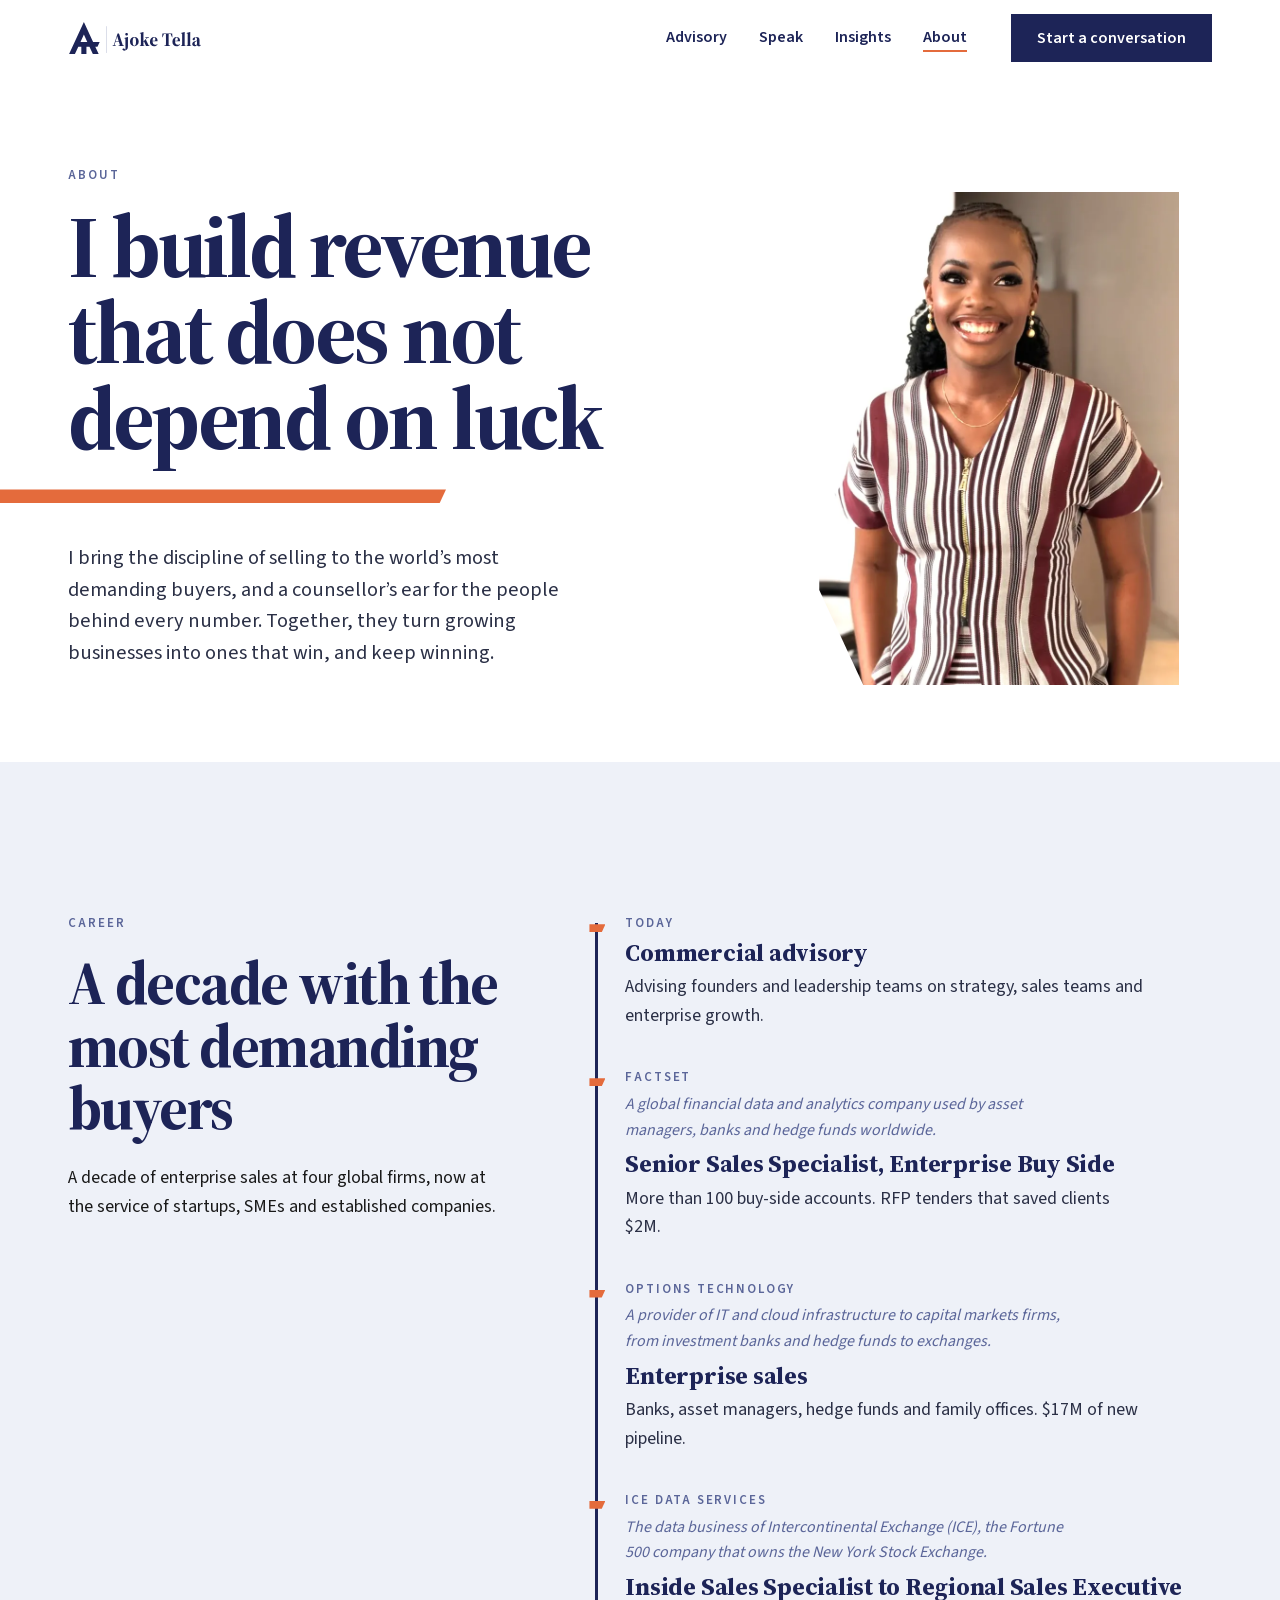
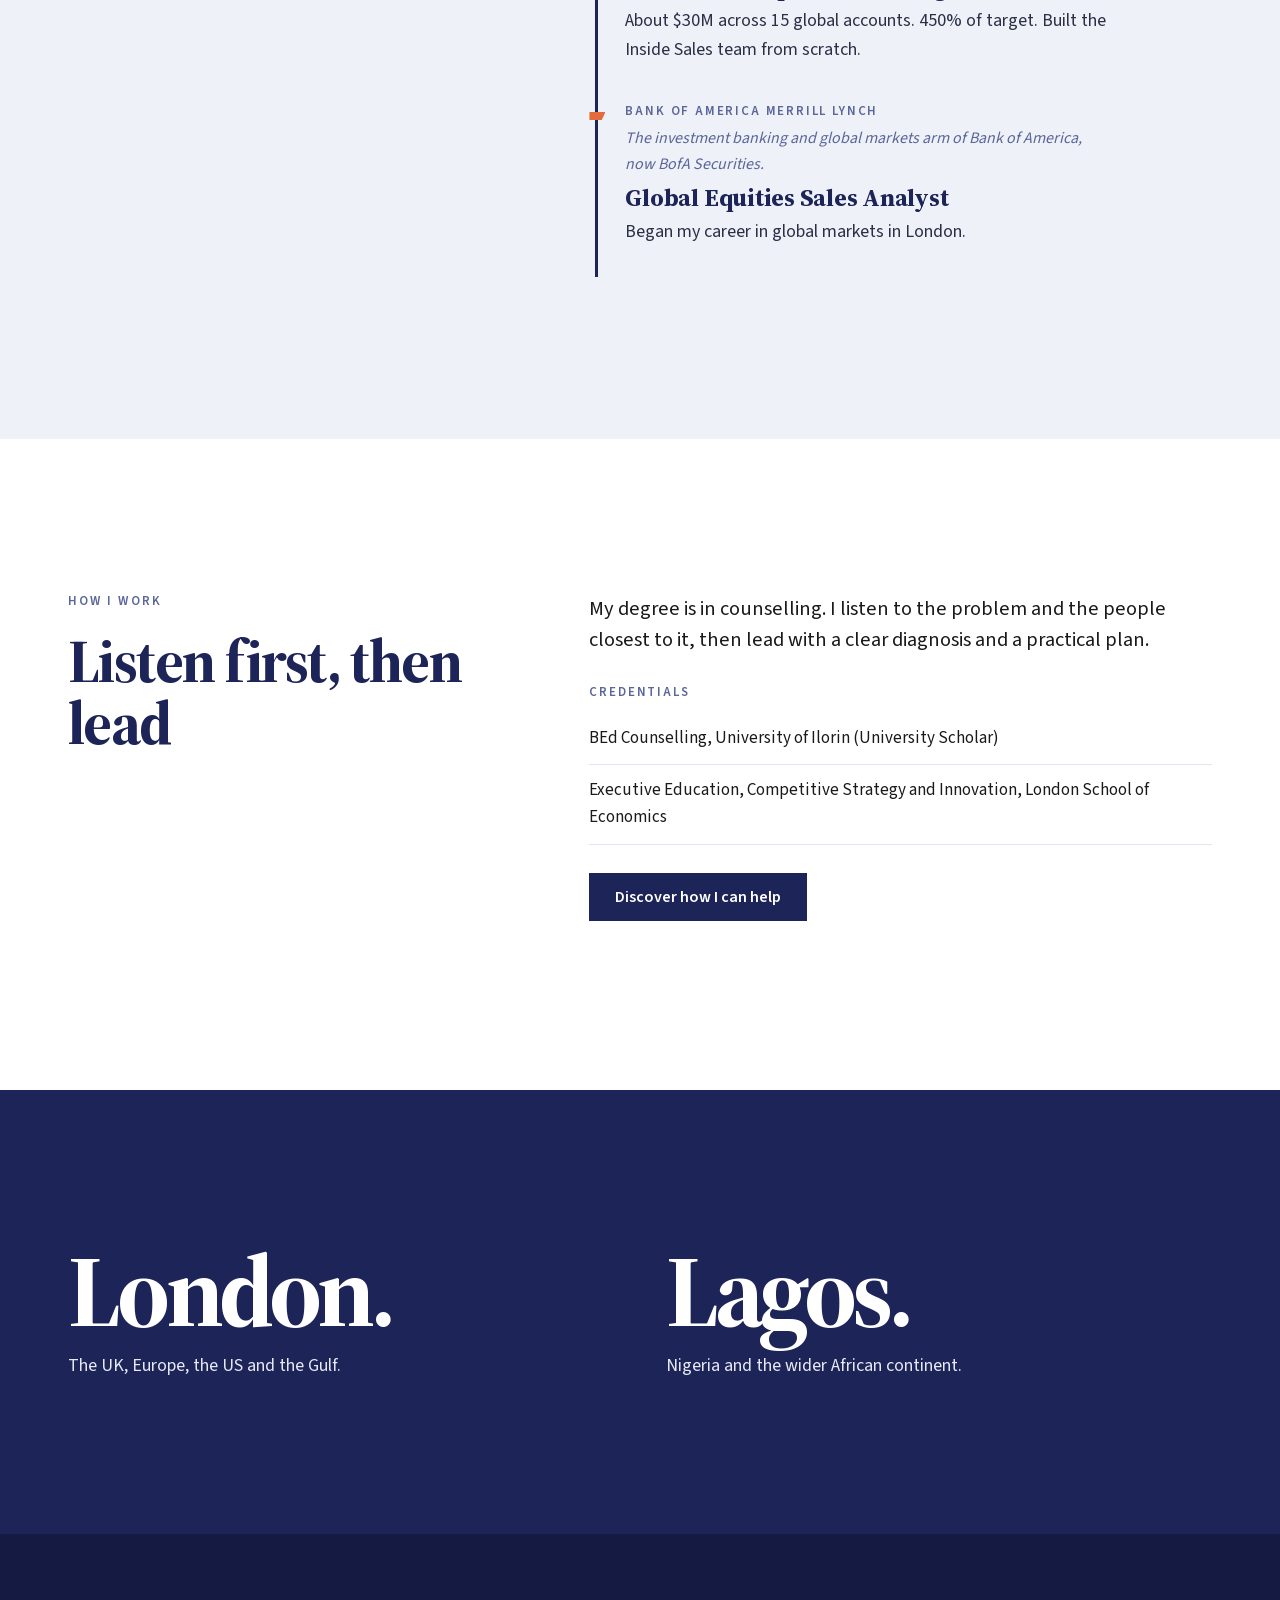
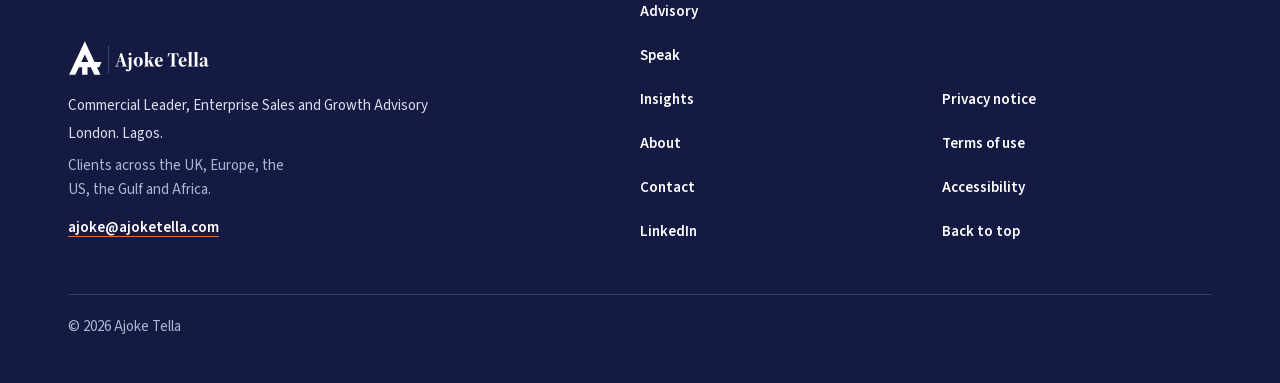
==== commit 5042f95e: "Real photos, shorter copy, held opening, page label, grouped footer, US reach Co-Authored-By: Claude" ====
--- a/about/index.html
+++ b/about/index.html
@@ -34,9 +34,9 @@
       "@id": "https://ajoketella.com/#ajoke",
       "name": "Ajoke Tella",
       "jobTitle": "Commercial Leader, Enterprise Sales and Growth Advisory",
-      "description": "Commercial leader and advisor who helps startups, SMEs and established companies win and grow revenue, drawing on a decade of enterprise sales to tier 1 and tier 2 banks, asset managers, hedge funds and family offices across EMEA.",
+      "description": "Commercial leader and adviser who helps startups, SMEs and established companies win and grow revenue, drawing on a decade of enterprise sales to tier 1 and tier 2 banks, asset managers, hedge funds and family offices across EMEA.",
       "url": "https://ajoketella.com/",
-      "image": "https://ajoketella.com/assets/img/photos/ajoke-headshot.jpg",
+      "image": "https://ajoketella.com/assets/img/photos/ajoke-portrait.jpg",
       "sameAs": ["https://www.linkedin.com/in/joketella/"],
       "workLocation": [
         {"@type": "Place", "name": "London", "address": {"@type": "PostalAddress", "addressLocality": "London", "addressCountry": "GB"}},
@@ -116,6 +116,7 @@
 <header class="site-header" id="top">
   <div class="wrap header-inner">
     <a class="brand" href="../" aria-label="Ajoke Tella, home"><svg class="brand-logo" viewBox="0 0 368.01 93.40" aria-hidden="true" focusable="false"><use href="#horizontal"/></svg></a>
+    <span class="page-label" aria-hidden="true">About</span>
     <nav class="primary-nav" aria-label="Main">
       <ul>
         <li><a href="../advisory/" data-nav="advisory">Advisory</a></li>
@@ -148,14 +149,14 @@
     <div class="wrap page-hero-grid">
       <div>
         <p class="eyebrow">About</p>
-        <h1 id="page-title">Enterprise sales craft, made personal</h1>
+        <h1 id="page-title">I build revenue that does not depend on luck</h1>
         <div class="breakout breakout-left" aria-hidden="true"></div>
-        <p class="lede">I am a commercial leader with more than a decade of experience driving enterprise revenue across EMEA, selling financial data, analytics and cloud solutions to tier 1 and tier 2 banks, asset managers, hedge funds and family offices.</p>
+        <p class="lede">I bring the discipline of selling to the world&rsquo;s most demanding buyers, and a counsellor&rsquo;s ear for the people behind every number. Together, they turn growing businesses into ones that win, and keep winning.</p>
       </div>
       <figure class="about-hero-photo">
         <picture>
-          <source srcset="../assets/img/photos/ajoke-headshot.webp" type="image/webp">
-          <img src="../assets/img/photos/ajoke-headshot.jpg" width="511" height="700" alt="Portrait of Ajoke Tella in a navy jacket">
+          <source srcset="../assets/img/photos/ajoke-about.webp" type="image/webp">
+          <img src="../assets/img/photos/ajoke-about.jpg" width="760" height="1041" alt="Ajoke Tella smiling, in a striped top">
         </picture>
       </figure>
     </div>
@@ -166,13 +167,13 @@
       <div class="section-head" style="margin:0">
         <p class="eyebrow">Career</p>
         <h2 id="story-title">A decade with the most demanding buyers</h2>
-        <p>Today, I bring that experience to startups, SMEs and established companies intent on winning and growing revenue.</p>
+        <p>A decade of enterprise sales at four global firms, now at the service of startups, SMEs and established companies.</p>
       </div>
       <ol class="timeline">
-        <li><p class="when">Today</p><h3>Commercial advisory</h3><p>Advising founders and leadership teams on go-to-market strategy, sales function design, enterprise capability and commercial leadership, from London and Lagos.</p></li>
-        <li><p class="when">FactSet</p><p class="org">A global financial data and analytics company used by asset managers, banks and hedge funds worldwide.</p><h3>Senior Sales Specialist, Enterprise Buy Side</h3><p>Managed an enterprise book of more than 100 buy-side accounts and led RFP tenders that secured $2M in cost savings for clients.</p></li>
-        <li><p class="when">Options Technology</p><p class="org">A provider of IT and cloud infrastructure to capital markets firms, from investment banks and hedge funds to exchanges.</p><h3>Enterprise sales</h3><p>Managed a portfolio spanning tier 1 and tier 2 banks, asset managers, hedge funds and family offices, and generated $17M of new pipeline in partnership with product and engineering teams.</p></li>
-        <li><p class="when">ICE Data Services</p><p class="org">The data business of Intercontinental Exchange (ICE), the Fortune 500 company that owns the New York Stock Exchange.</p><h3>Inside Sales Specialist to Regional Sales Executive</h3><p>Managed a book of business of about $30M across 15 global enterprise accounts, achieved 450% of target, and built the Inside Sales team from inception.</p></li>
+        <li><p class="when">Today</p><h3>Commercial advisory</h3><p>Advising founders and leadership teams on strategy, sales teams and enterprise growth.</p></li>
+        <li><p class="when">FactSet</p><p class="org">A global financial data and analytics company used by asset managers, banks and hedge funds worldwide.</p><h3>Senior Sales Specialist, Enterprise Buy Side</h3><p>More than 100 buy-side accounts. RFP tenders that saved clients $2M.</p></li>
+        <li><p class="when">Options Technology</p><p class="org">A provider of IT and cloud infrastructure to capital markets firms, from investment banks and hedge funds to exchanges.</p><h3>Enterprise sales</h3><p>Banks, asset managers, hedge funds and family offices. $17M of new pipeline.</p></li>
+        <li><p class="when">ICE Data Services</p><p class="org">The data business of Intercontinental Exchange (ICE), the Fortune 500 company that owns the New York Stock Exchange.</p><h3>Inside Sales Specialist to Regional Sales Executive</h3><p>About $30M across 15 global accounts. 450% of target. Built the Inside Sales team from scratch.</p></li>
         <li><p class="when">Bank of America Merrill Lynch</p><p class="org">The investment banking and global markets arm of Bank of America, now BofA Securities.</p><h3>Global Equities Sales Analyst</h3><p>Began my career in global markets in London.</p></li>
       </ol>
     </div>
@@ -185,7 +186,7 @@
         <h2 id="how-title">Listen first, then lead</h2>
       </div>
       <div class="about-copy">
-        <p class="lede">My degree is in counselling, and it shapes how I coach and advise: I begin by listening to the problem and to the people closest to it, then lead with a clear diagnosis and a practical plan.</p>
+        <p class="lede">My degree is in counselling. I listen to the problem and the people closest to it, then lead with a clear diagnosis and a practical plan.</p>
         <p class="list-label">Credentials</p>
         <ul class="creds">
           <li>BEd Counselling, University of Ilorin (University Scholar)</li>
@@ -200,8 +201,8 @@
     <div class="wrap">
       <h2 id="cities-title" class="sr-only">Where I work</h2>
       <div class="cities">
-        <div><p class="city-name">London.</p><p>Serving companies across the UK, Europe and beyond.</p></div>
-        <div><p class="city-name">Lagos.</p><p>Serving companies across Nigeria and the wider African continent.</p></div>
+        <div><p class="city-name">London.</p><p>The UK, Europe, the US and the Gulf.</p></div>
+        <div><p class="city-name">Lagos.</p><p>Nigeria and the wider African continent.</p></div>
       </div>
     </div>
   </section>
@@ -212,17 +213,18 @@
       <svg class="footer-logo" viewBox="0 0 368.01 93.40" role="img" aria-label="Ajoke Tella"><use href="#horizontal"/></svg>
       <p>Commercial Leader, Enterprise Sales and Growth Advisory</p>
       <p>London. Lagos.</p>
+      <p class="reach">Clients across the UK, Europe, the US, the Gulf and Africa.</p>
       <p><a class="footer-email" href="mailto:ajoke@ajoketella.com">ajoke@ajoketella.com</a></p>
     </div>
-    <ul class="footer-links">
+    <ul class="footer-links" aria-label="Explore">
       <li><a href="../advisory/">Advisory</a></li>
       <li><a href="../speak/">Speak</a></li>
       <li><a href="../insights/">Insights</a></li>
       <li><a href="../about/">About</a></li>
       <li><a href="../contact/">Contact</a></li>
+      <li><a href="https://www.linkedin.com/in/joketella/" rel="noopener" data-track="LinkedIn">LinkedIn</a></li>
     </ul>
-    <ul class="footer-links">
-      <li><a href="https://www.linkedin.com/in/joketella/" rel="noopener" data-track="LinkedIn">LinkedIn</a></li>
+    <ul class="footer-links" aria-label="Legal">
       <li><a href="../privacy.html">Privacy notice</a></li>
       <li><a href="../terms/">Terms of use</a></li>
       <li><a href="../accessibility/">Accessibility</a></li>
--- a/assets/css/site.css
+++ b/assets/css/site.css
@@ -9,7 +9,7 @@
   --serif:'Source Serif 4',Georgia,serif; --sans:'Source Sans 3','Segoe UI',Helvetica,Arial,sans-serif;
   --ease:cubic-bezier(0.16,1,0.3,1);
   --gutter:clamp(16px,4vw,48px); --max:1240px;
-  --section:clamp(80px,11vw,152px);
+  --section:clamp(96px,12vw,168px);
   --slope:0.465; /* the monogram's 65 degree cut */
 }
 *,*::before,*::after{box-sizing:border-box}
@@ -42,7 +42,7 @@
 h3{font-size:clamp(21px,1.9vw,25px);line-height:1.2;letter-spacing:-0.01em}
 .lede{font-size:clamp(19px,1.6vw,22px);line-height:1.55}
 .section-head{max-width:760px;margin-bottom:clamp(40px,5vw,72px)}
-.section-intro{font-size:19px;color:#3A3F55;max-width:62ch}
+.section-intro{font-size:19px;color:#2B3046;max-width:62ch}
 .list-label{font:600 13px/1.3 var(--sans);letter-spacing:.14em;text-transform:uppercase;color:var(--mid);margin:28px 0 12px}
 .dark .list-label{color:var(--resist)}
 .fees{font-size:16px;color:var(--mid);margin-top:20px}
@@ -105,22 +105,7 @@
 .hero-portrait{min-height:clamp(420px,58vw,680px);margin-right:calc(-1 * var(--gutter) - (100vw - min(100vw, var(--max))) / 2)}
 
 /* Door-picker: choose a situation, the bar breaks out from your choice to the answer */
-.door-picker{display:grid;grid-template-columns:minmax(0,5fr) 72px minmax(0,7fr);align-items:start;position:relative}
-.door-tabs{display:flex;flex-direction:column;border-top:1px solid var(--line)}
-.door-tab{all:unset;box-sizing:border-box;display:block;cursor:pointer;padding:28px 24px 28px 0;border-bottom:1px solid var(--line);position:relative;transition:background-color .35s var(--ease),color .35s var(--ease),padding .35s var(--ease)}
-.door-tab:hover{background:var(--resist-tint)}
-.door-tab:focus-visible{outline:3px solid var(--indigo);outline-offset:-3px}
-.door-num{display:block;font:600 13px/1.3 var(--sans);letter-spacing:.14em;text-transform:uppercase;color:var(--mid);margin-bottom:10px}
-.door-quote{display:block;font:400 clamp(21px,2vw,27px)/1.25 var(--serif);color:var(--indigo)}
-.door-tab[aria-selected="true"]{background:var(--indigo);padding-left:24px}
-.door-tab[aria-selected="true"] .door-num{color:var(--resist)}
-.door-tab[aria-selected="true"] .door-quote{color:var(--white)}
-.door-tab:not([aria-selected="true"]):hover{padding-left:12px}
-.door-link{position:relative;height:100%}
-.door-link-bar{position:absolute;left:0;right:0;top:var(--bar-top,60px);height:14px;margin-top:-7px;background:var(--indigo);clip-path:polygon(0 0,100% 0,calc(100% - 6.5px) 100%,0 100%);transform-origin:left;transition:top .45s var(--ease)}
-.door-link-bar.pulse{animation:breakout .55s var(--ease)}
 @keyframes breakout{from{transform:scaleX(0)}to{transform:scaleX(1)}}
-.door-panels{background:var(--resist-tint);border-left:6px solid var(--indigo);padding:clamp(28px,3.5vw,48px)}
 .door-panel{outline:none}
 .door-panel .panel-title{font:700 clamp(28px,2.6vw,36px)/1.1 var(--serif);color:var(--indigo);margin-bottom:16px}
 .door-panel p{max-width:56ch}
@@ -129,8 +114,6 @@
 .panel-offers li{display:flex;align-items:center;gap:12px;padding:10px 0;border-bottom:1px solid #D5DBEA;font-weight:600;color:var(--indigo)}
 .panel-offers li::before{content:"";flex:none;width:18px;height:6px;background:var(--indigo);clip-path:polygon(0 0,100% 0,calc(100% - 2.8px) 100%,0 100%)}
 .doors-foot{margin:36px 0 0;font-size:17px}
-.door-panel.enter{animation:panelIn .45s var(--ease)}
-@keyframes panelIn{from{opacity:0;transform:translateY(8px)}to{opacity:1;transform:none}}
 
 /* Diagnostic */
 .diagnostic{overflow:hidden}
@@ -150,7 +133,7 @@
 .offer-num{grid-area:num;font:600 15px/1.6 var(--sans);color:var(--mid);font-variant-numeric:tabular-nums;padding-top:2px}
 .offer-body{grid-area:body}
 .offer h3{margin-bottom:8px}
-.offer p{font-size:17px;color:#3A3F55;margin-bottom:12px}
+.offer p{font-size:17px;color:#2B3046;margin-bottom:12px}
 .offer-ask{grid-area:ask;justify-self:start;align-self:start;font-size:16px}
 .fits{display:none;font:600 12px/1 var(--sans);letter-spacing:.12em;text-transform:uppercase;color:var(--indigo);background:var(--resist);padding:6px 8px;margin:0 0 12px;width:max-content}
 .offer.match .fits{display:inline-block}
@@ -167,7 +150,7 @@
 .steps li::before{content:"";position:absolute;left:0;top:-8px;width:40px;height:14px;background:var(--indigo);clip-path:polygon(0 0,100% 0,calc(100% - 6.5px) 100%,0 100%)}
 .step-num{display:block;font:700 clamp(44px,4.4vw,64px)/1 var(--serif);color:var(--mid);margin-bottom:18px;font-variant-numeric:lining-nums}
 .steps h3{margin-bottom:10px}
-.steps p{font-size:17px;color:#3A3F55}
+.steps p{font-size:17px;color:#2B3046}
 .selective{margin:clamp(40px,5vw,64px) 0 0;font-size:19px;max-width:60ch;color:var(--indigo)}
 
 /* Track record ledger */
@@ -262,15 +245,11 @@
   @keyframes rise{from{opacity:0;transform:translateY(16px)}to{opacity:1;transform:none}}
   @keyframes grow{from{transform:scaleX(0)}to{transform:scaleX(1)}}
 }
-@media (prefers-reduced-motion:reduce){.door-link-bar,.door-panel.enter{animation:none !important;transition:none !important}}
 
 /* Tablet */
 @media (max-width:1080px){
   .primary-nav,.header-cta{display:none}
   .menu-toggle{display:inline-flex}
-  .door-picker{grid-template-columns:minmax(0,1fr)}
-  .door-link{display:none}
-  .door-panels{border-left:0;border-top:6px solid var(--indigo);margin-top:0}
   .steps{grid-template-columns:repeat(2,minmax(0,1fr));row-gap:48px}
 }
 /* Phone */
@@ -282,8 +261,6 @@
   .hero-grid,.diag-grid,.record-grid,.about-grid,.notes-grid,.contact-grid{grid-template-columns:minmax(0,1fr)}
   .hero-portrait{min-height:360px;margin-right:calc(-1 * var(--gutter));margin-left:calc(-1 * var(--gutter))}
   .hero-bar{width:88%}
-  .door-tab{padding:22px 16px 22px 0}
-  .door-tab[aria-selected="true"]{padding-left:16px}
   .offer-list{grid-template-columns:minmax(0,1fr)}
   .offer{grid-template-columns:40px minmax(0,1fr)}
   .offer.match::before{left:-10px}
@@ -297,7 +274,7 @@
   .footer-grid{grid-template-columns:minmax(0,1fr);align-items:start}
   .legal{justify-self:start}
 }
-@media print{.site-header,.door-link,.breakout,.enquiry{display:none}.dark{background:#fff;color:#000}.dark h2{color:#000}}
+@media print{.site-header,.door-guide,.breakout,.enquiry{display:none}.dark{background:#fff;color:#000}.dark h2{color:#000}}
 
 /* =====================================================================================
    Site v2: multi-page. The hook, proof wall, pipeline, Speak, Insights and inner pages.
@@ -399,7 +376,7 @@
 /* Compact offers on the home page */
 .offer-compact{grid-template-areas:"num body ask";grid-template-columns:44px minmax(0,1fr) auto;grid-template-rows:auto;align-items:baseline;padding:20px 0}
 .offer-compact h3{margin:0;font-size:clamp(19px,1.6vw,22px)}
-.offer-compact .offer-short{margin:6px 0 0;font-size:16px;color:#3A3F55}
+.offer-compact .offer-short{margin:6px 0 0;font-size:16px;color:#2B3046}
 .offer-compact .offer-ask{align-self:baseline}
 .offer-compact.match::before{top:18px;bottom:18px}
 .offers-foot{margin-top:32px;display:flex;flex-wrap:wrap;gap:16px 28px;align-items:center}
@@ -422,7 +399,7 @@
 .card h3 a::after{content:"";position:absolute;inset:0}
 .card h3 a:focus-visible{outline:none}
 .card:focus-within{outline:3px solid var(--indigo);outline-offset:8px}
-.card p{font-size:17px;color:#3A3F55}
+.card p{font-size:17px;color:#2B3046}
 .card .more{margin-top:auto;font-weight:600;color:var(--indigo)}
 .section-foot{margin-top:clamp(32px,4vw,48px)}
 
@@ -442,7 +419,7 @@
 .topics li{display:grid;grid-template-columns:72px minmax(0,5fr) minmax(0,6fr);gap:8px clamp(24px,3vw,48px);padding:clamp(24px,2.6vw,36px) 0;border-bottom:1px solid var(--line);align-items:baseline}
 .topics .n{font:700 clamp(28px,2.6vw,36px)/1 var(--serif);color:var(--mid)}
 .topics h3{font-size:clamp(24px,2.4vw,34px);letter-spacing:-0.02em}
-.topics p{margin:0;color:#3A3F55}
+.topics p{margin:0;color:#2B3046}
 .invited{display:grid;grid-template-columns:1fr 1fr;gap:clamp(32px,5vw,80px)}
 .invited h3{font-size:clamp(26px,2.6vw,36px);margin-bottom:16px}
 .invited .bar-list li{border-bottom-color:var(--line)}
@@ -469,7 +446,7 @@
 .note-list h2 a::after{content:"";position:absolute;inset:0}
 .note-list li:hover h2{text-decoration:underline;text-decoration-thickness:2px;text-underline-offset:6px}
 .note-list li:focus-within{outline:3px solid var(--indigo);outline-offset:4px}
-.note-list p{margin:0;color:#3A3F55}
+.note-list p{margin:0;color:#2B3046}
 .note-list .card-meta{margin:0}
 .article{max-width:720px;margin:0 auto}
 .article-head{padding:clamp(48px,7vw,104px) 0 clamp(28px,3vw,40px)}
@@ -495,7 +472,7 @@
 .timeline .when{font:600 13px/1.3 var(--sans);letter-spacing:.14em;text-transform:uppercase;color:var(--mid)}
 .timeline .org{margin:6px 0 0;font-size:16px;font-style:italic;color:var(--mid);max-width:58ch}
 .timeline h3{margin:6px 0 6px}
-.timeline p{margin:0;color:#3A3F55;max-width:58ch}
+.timeline p{margin:0;color:#2B3046;max-width:58ch}
 .cities{display:grid;grid-template-columns:1fr 1fr;gap:clamp(24px,4vw,64px)}
 .cities .city-name{font:700 clamp(56px,8vw,128px)/.9 var(--serif);letter-spacing:-0.045em;color:var(--white);margin:0 0 16px}
 .cities p{color:#E6E9F5;max-width:36ch;margin:0}
@@ -594,3 +571,79 @@
 .next-steps{margin:0;padding:0;list-style:none;counter-reset:n}
 .next-steps li{counter-increment:n;display:grid;grid-template-columns:32px minmax(0,1fr);gap:4px;padding:10px 0;border-bottom:1px solid rgba(197,205,232,.2);color:#E6E9F5;font-size:17px;max-width:44ch}
 .next-steps li::before{content:"0" counter(n);font:700 15px/1.6 var(--serif);color:var(--resist)}
+
+/* Advisory hero: "Where to start" panel */
+.advisory-hero{align-items:start}
+.advisory-hero > :last-child{margin-top:clamp(0px,9vw,150px)}
+.nowrap{white-space:nowrap}
+.start-panel{position:relative;background:var(--resist-tint);padding:clamp(28px,3vw,44px);padding-top:calc(clamp(28px,3vw,44px) + 10px)}
+.start-panel::before{content:"";position:absolute;left:0;top:0;width:64%;height:10px;background:var(--persimmon,#E46B3C);clip-path:polygon(0 0,100% 0,calc(100% - 10px * var(--slope)) 100%,0 100%)}
+.start-panel .eyebrow{margin-bottom:12px}
+.start-panel h2{font-size:clamp(28px,2.6vw,38px);letter-spacing:-0.02em;margin:0 0 14px}
+.start-panel p{font-size:17px;color:#2B3046;margin:0 0 22px}
+
+/* Doors: a sticky guide on the left, all three situations stacked on the right */
+.door-picker{display:grid;grid-template-columns:minmax(0,5fr) minmax(0,7fr);gap:clamp(32px,5vw,72px);align-items:start}
+.door-guide{position:sticky;top:120px}
+.door-guide ol{list-style:none;margin:0;padding:0;border-top:1px solid var(--line)}
+.door-step{position:relative;display:block;padding:26px 24px 26px 0;border-bottom:1px solid var(--line);text-decoration:none;transition:background-color .45s var(--ease),padding .45s var(--ease)}
+.door-step::after{content:"";position:absolute;left:0;bottom:-1px;height:6px;width:0;background:var(--persimmon,#E46B3C);clip-path:polygon(0 0,100% 0,calc(100% - 6px * var(--slope)) 100%,0 100%);transition:width .6s var(--ease)}
+.door-step:hover{background:var(--resist-tint)}
+.door-step:focus-visible{outline:3px solid var(--indigo);outline-offset:-3px}
+.door-num{display:block;font:600 13px/1.3 var(--sans);letter-spacing:.14em;text-transform:uppercase;color:var(--mid);margin:0 0 10px}
+.door-quote{display:block;font:400 clamp(20px,1.9vw,26px)/1.25 var(--serif);color:var(--indigo)}
+.door-step[aria-current]{background:var(--indigo);padding-left:24px}
+.door-step[aria-current]::after{width:55%}
+.door-step[aria-current] .door-num{color:var(--resist)}
+.door-step[aria-current] .door-quote{color:var(--white)}
+.door-stack{display:flex;flex-direction:column;gap:clamp(24px,3vw,40px)}
+.door-card{background:var(--resist-tint);border-left:6px solid var(--resist);padding:clamp(28px,3.5vw,48px);scroll-margin-top:120px;transition:border-color .45s var(--ease),opacity .8s var(--ease),transform .8s var(--ease)}
+.door-card.current{border-left-color:var(--indigo)}
+.door-card .door-num{margin-bottom:8px}
+.door-card h3.panel-title{margin:0 0 16px}
+.panel-quote{display:none}
+@media (max-width:1080px){
+  .door-picker{grid-template-columns:minmax(0,1fr)}
+  .door-guide{display:none}
+  .door-card{border-left:0;border-top:6px solid var(--indigo)}
+  .panel-quote{display:block;font:400 clamp(20px,4.6vw,24px)/1.3 var(--serif);color:var(--indigo);margin:0 0 16px}
+}
+@media (prefers-reduced-motion:reduce){.door-step,.door-step::after,.door-card{transition:none}}
+.js .door-card.reveal{transition:border-color .45s var(--ease),opacity .8s var(--ease),transform .8s var(--ease)}
+.tinted .door-card{background:var(--white)}
+
+/* Feedback round, November 2026: real photos, more space, fewer styles */
+/* Home: a real stage photo in the Speak band */
+.speak-band-grid{grid-template-columns:minmax(0,2fr) minmax(0,6fr) minmax(0,3fr);align-items:start}
+.speak-band-grid>.eyebrow{grid-column:1;grid-row:1}
+.speak-band-grid>.big{grid-column:2;grid-row:1}
+.speak-band-grid>.btn{grid-column:2;grid-row:2;justify-self:start}
+.speak-band-photo{grid-column:3;grid-row:1/3;margin:0}
+.speak-band-photo img{display:block;width:100%;height:auto;clip-path:polygon(0 0,100% 0,100% 100%,40px 100%,0 calc(100% - 88px))}
+/* Speak: recent stages */
+.stage-grid{display:grid;grid-template-columns:repeat(2,minmax(0,1fr));gap:clamp(16px,3vw,40px);max-width:1040px}
+.stage-grid figure{margin:0}
+.stage-grid img{display:block;width:100%;height:auto;aspect-ratio:3/4;object-fit:cover}
+.stage-grid figcaption{margin-top:12px;font:600 13px/1.4 var(--sans);letter-spacing:.14em;text-transform:uppercase;color:var(--mid)}
+/* Header: name the current page on smaller screens */
+.page-label{display:none}
+/* Footer: where clients are, and links grouped side by side on phones */
+.site-footer .reach{color:#AEB6D3;max-width:34ch;margin-top:8px}
+@media (max-width:1080px){
+  .speak-band-grid>.eyebrow,.speak-band-grid>.big,.speak-band-grid>.btn,.speak-band-photo{grid-column:1;grid-row:auto}
+  .speak-band-photo{max-width:320px;margin-top:16px}
+  .page-label{display:block;margin-left:-16px;padding-left:14px;border-left:1px solid var(--line);font:600 13px/1 var(--sans);letter-spacing:.14em;text-transform:uppercase;color:var(--mid);margin-right:auto}
+}
+@media (max-width:760px){
+  .footer-grid{grid-template-columns:repeat(2,minmax(0,1fr));column-gap:24px}
+  .footer-grid>div:first-child,.footer-grid .legal{grid-column:1/-1}
+  .stage-grid figcaption{font-size:12px;letter-spacing:.1em}
+}
+
+/* Home: the opening holds in the middle of the screen, then settles to the top */
+@media (prefers-reduced-motion:no-preference){
+  .hook-type{transition:transform 1s var(--ease)}
+  .hook-place,.hook-portrait,.hook-break,.hook-grid{transition:opacity .8s var(--ease) .15s}
+  .hook.hold .hook-type{transform:translateY(var(--hold-y,0))}
+  .hook.hold .hook-place,.hook.hold .hook-portrait,.hook.hold .hook-break,.hook.hold .hook-grid{opacity:0;transition:none}
+}
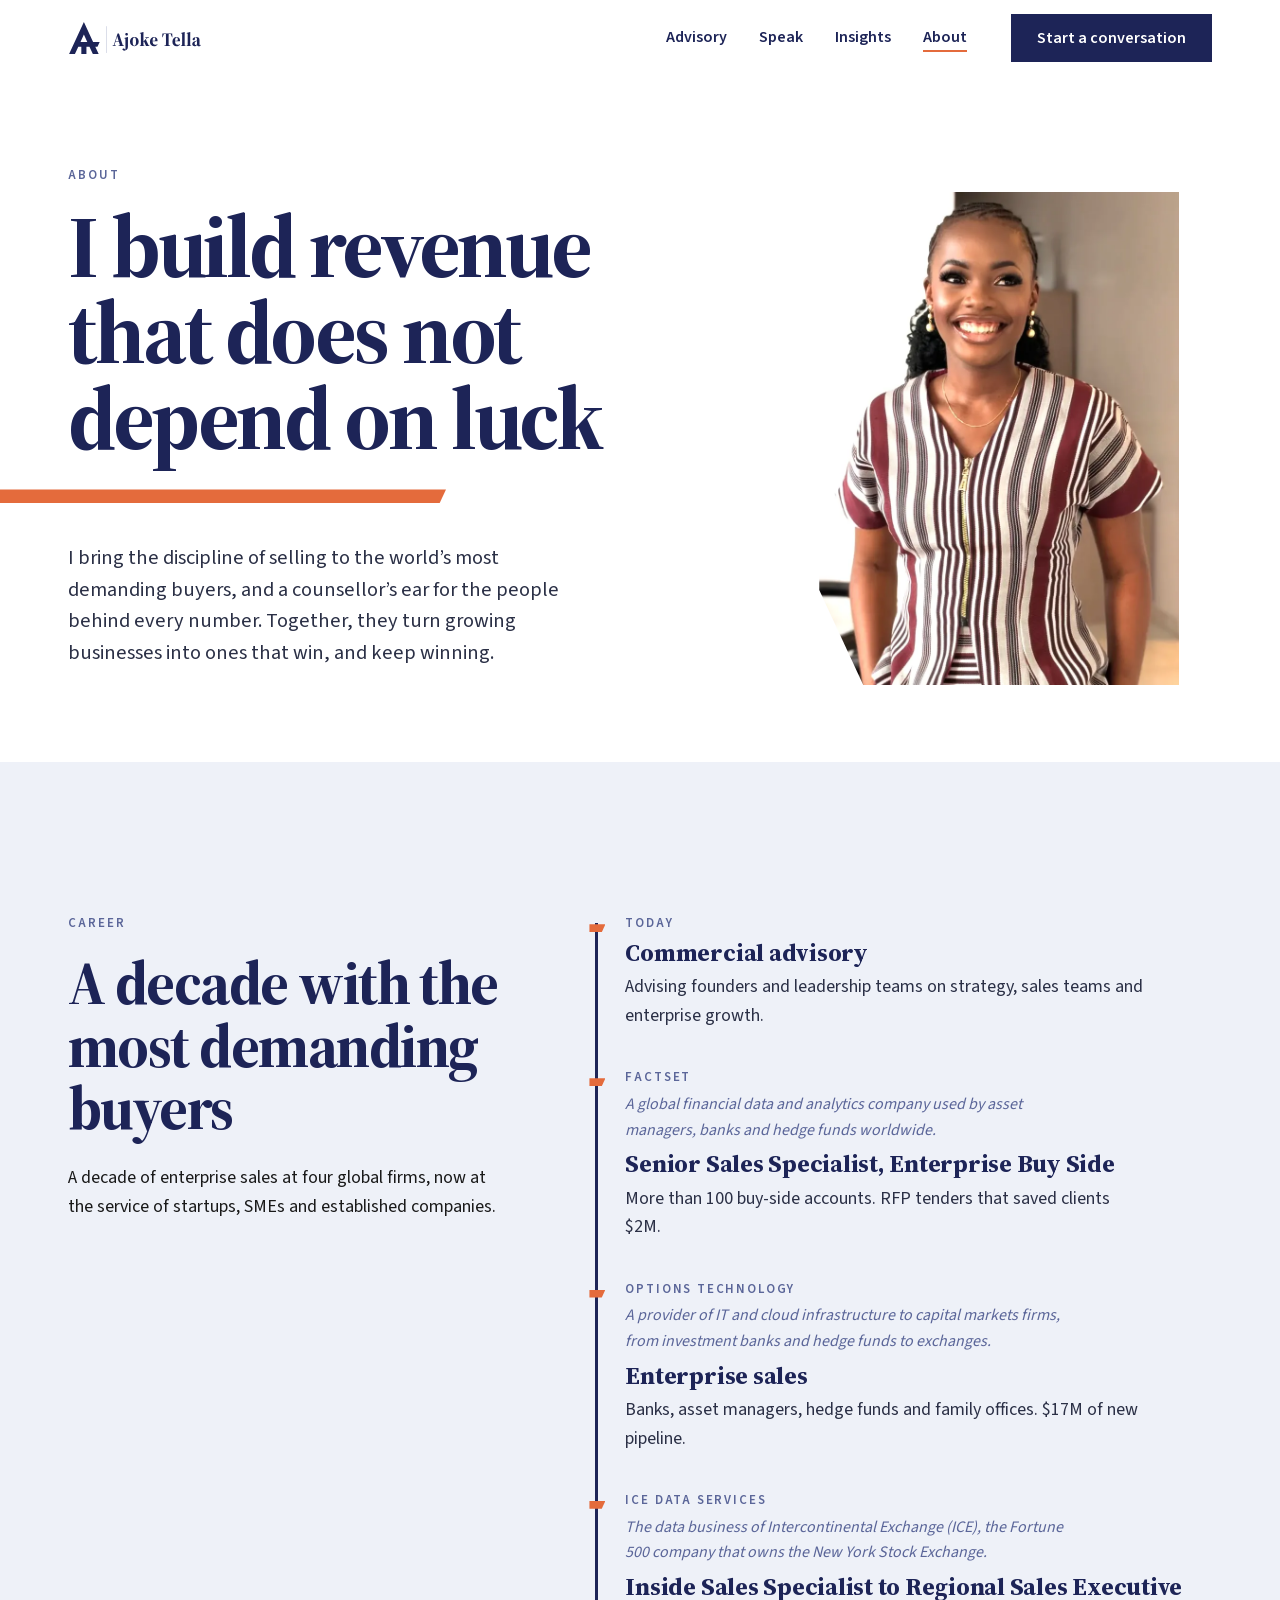
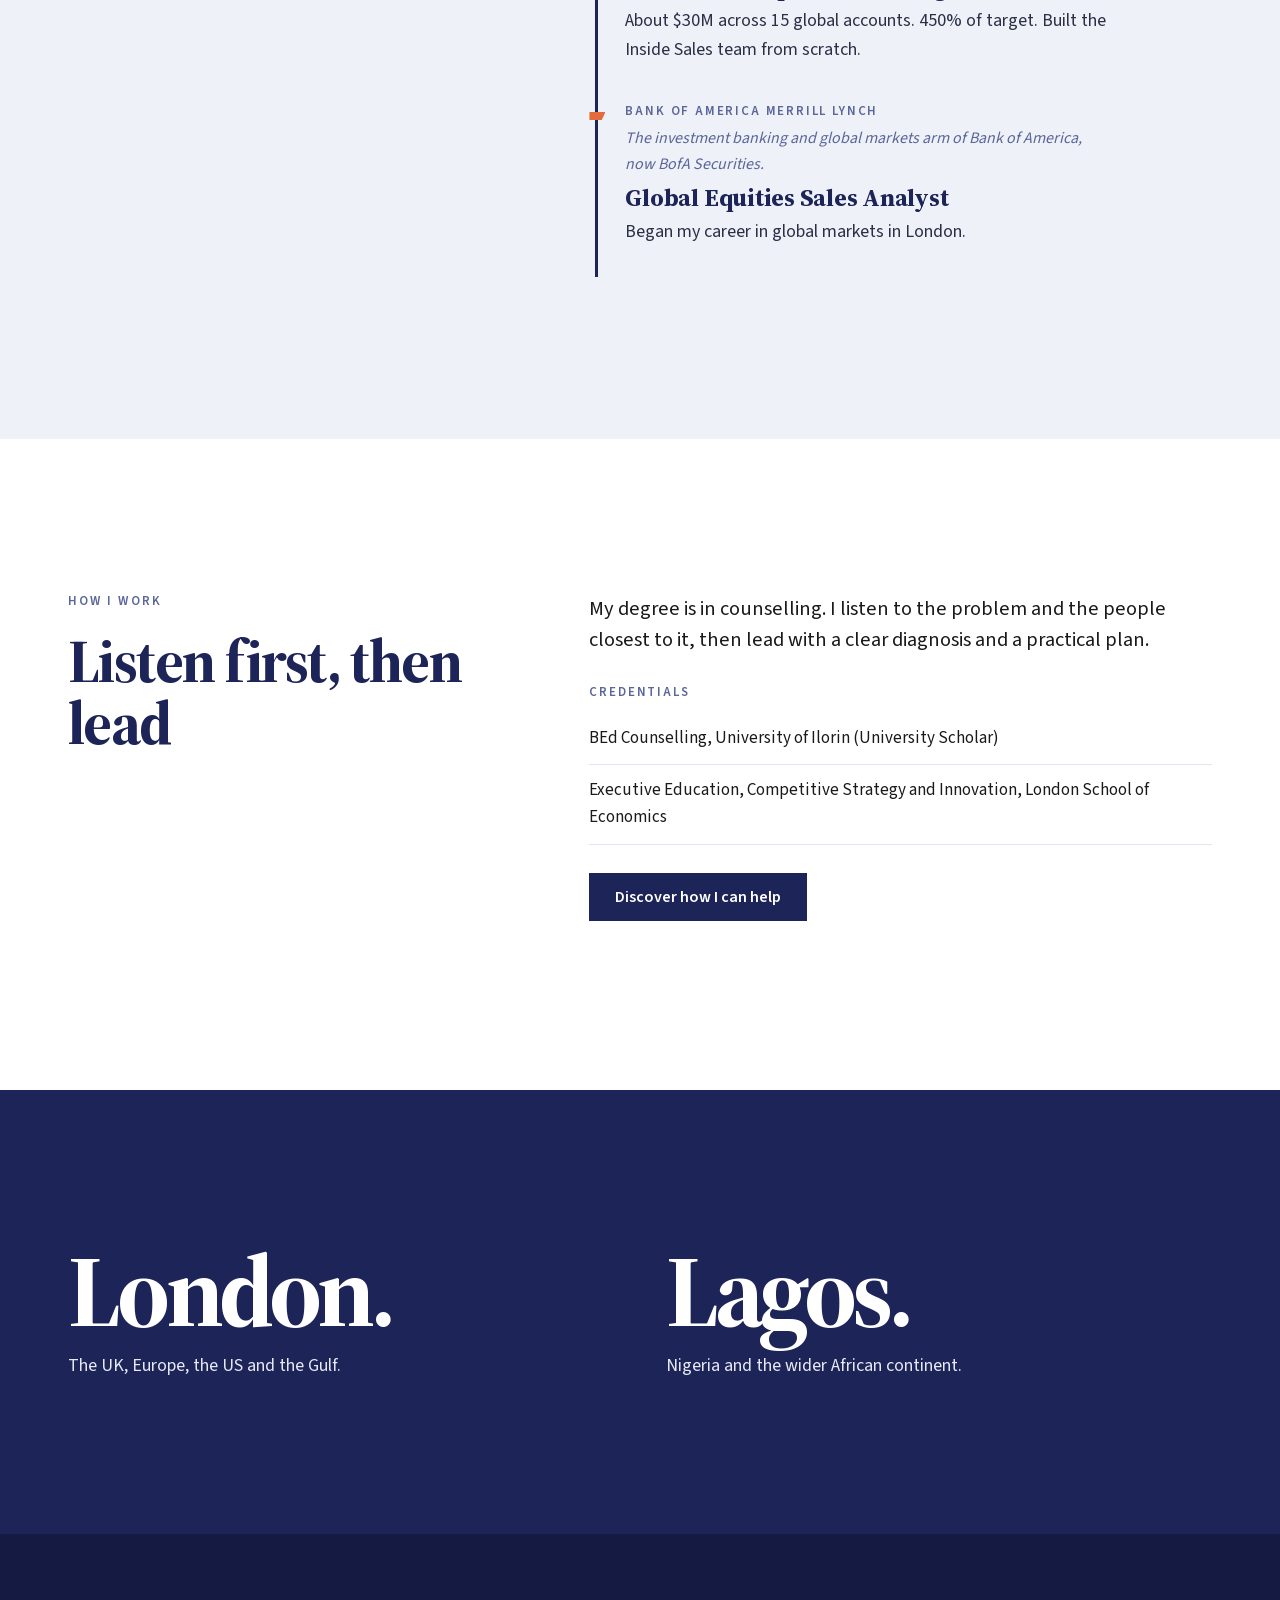
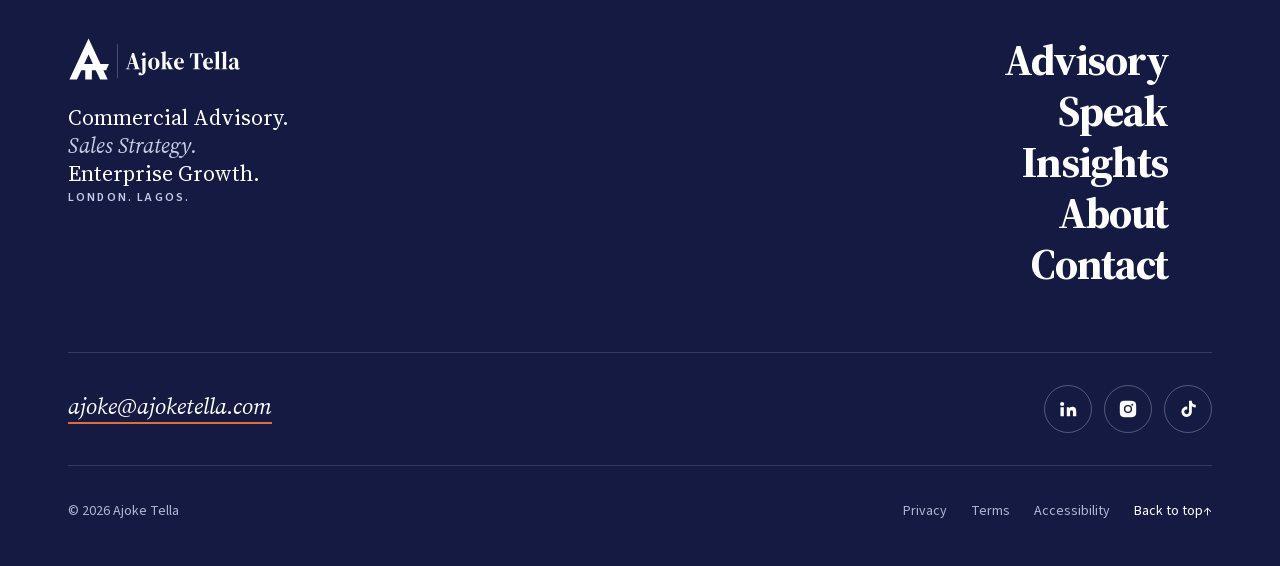
==== commit e26432b6: "New footer with social icons, hero phrases, visual number cards Co-Authored-By: Claude Opus 5.5 <nor" ====
--- a/about/index.html
+++ b/about/index.html
@@ -37,7 +37,7 @@
       "description": "Commercial leader and adviser who helps startups, SMEs and established companies win and grow revenue, drawing on a decade of enterprise sales to tier 1 and tier 2 banks, asset managers, hedge funds and family offices across EMEA.",
       "url": "https://ajoketella.com/",
       "image": "https://ajoketella.com/assets/img/photos/ajoke-portrait.jpg",
-      "sameAs": ["https://www.linkedin.com/in/joketella/"],
+      "sameAs": ["https://www.linkedin.com/in/joketella/", "https://www.instagram.com/ajoketella/", "https://www.tiktok.com/@theajoketella"],
       "workLocation": [
         {"@type": "Place", "name": "London", "address": {"@type": "PostalAddress", "addressLocality": "London", "addressCountry": "GB"}},
         {"@type": "Place", "name": "Lagos", "address": {"@type": "PostalAddress", "addressLocality": "Lagos", "addressCountry": "NG"}}
@@ -207,30 +207,39 @@
     </div>
   </section>
 </main>
-<footer class="site-footer">
-  <div class="wrap footer-grid">
-    <div>
-      <svg class="footer-logo" viewBox="0 0 368.01 93.40" role="img" aria-label="Ajoke Tella"><use href="#horizontal"/></svg>
-      <p>Commercial Leader, Enterprise Sales and Growth Advisory</p>
-      <p>London. Lagos.</p>
-      <p class="reach">Clients across the UK, Europe, the US, the Gulf and Africa.</p>
-      <p><a class="footer-email" href="mailto:ajoke@ajoketella.com">ajoke@ajoketella.com</a></p>
-    </div>
-    <ul class="footer-links" aria-label="Explore">
-      <li><a href="../advisory/">Advisory</a></li>
-      <li><a href="../speak/">Speak</a></li>
-      <li><a href="../insights/">Insights</a></li>
-      <li><a href="../about/">About</a></li>
-      <li><a href="../contact/">Contact</a></li>
-      <li><a href="https://www.linkedin.com/in/joketella/" rel="noopener" data-track="LinkedIn">LinkedIn</a></li>
-    </ul>
-    <ul class="footer-links" aria-label="Legal">
-      <li><a href="../privacy.html">Privacy notice</a></li>
-      <li><a href="../terms/">Terms of use</a></li>
-      <li><a href="../accessibility/">Accessibility</a></li>
-      <li><a href="#top">Back to top</a></li>
-    </ul>
-    <p class="legal">&copy; <span data-year>2026</span> Ajoke Tella</p>
+<footer class="site-footer v5-footer">
+  <div class="wrap">
+    <div class="v5-foot-top">
+      <div class="v5-foot-brand">
+        <svg class="footer-logo" viewBox="0 0 368.01 93.40" role="img" aria-label="Ajoke Tella"><use href="#horizontal"/></svg>
+        <p class="v5-foot-tag"><span>Commercial Advisory.</span> <span>Sales Strategy.</span> <span>Enterprise Growth.</span></p>
+        <p class="v5-foot-cities">London. Lagos.</p>
+      </div>
+      <nav class="v5-foot-nav" aria-label="Footer">
+        <a href="../advisory/">Advisory</a>
+        <a href="../speak/">Speak</a>
+        <a href="../insights/">Insights</a>
+        <a href="../about/">About</a>
+        <a href="../contact/">Contact</a>
+      </nav>
+    </div>
+    <div class="v5-foot-mid">
+      <a class="v5-foot-email" href="mailto:ajoke@ajoketella.com">ajoke@ajoketella.com</a>
+      <ul class="v5-social" aria-label="Ajoke on social media">
+        <li><a href="https://www.linkedin.com/in/joketella/" rel="noopener" data-track="LinkedIn" aria-label="LinkedIn"><svg viewBox="0 0 24 24" aria-hidden="true" focusable="false"><path d="M4.98 3.5a2.5 2.5 0 1 1 0 5 2.5 2.5 0 0 1 0-5ZM3 9.75h4v11H3v-11Zm6.5 0h3.8v1.6h.05c.53-1 1.84-2.05 3.78-2.05 4.04 0 4.79 2.66 4.79 6.12v5.33h-4v-4.73c0-1.13-.02-2.58-1.57-2.58-1.58 0-1.82 1.23-1.82 2.5v4.81h-4v-11Z"/></svg></a></li>
+        <li><a href="https://www.instagram.com/ajoketella/" rel="noopener" data-track="Instagram" aria-label="Instagram"><svg viewBox="0 0 24 24" aria-hidden="true" focusable="false"><path d="M12 2.2c3.2 0 3.58 0 4.85.07 3.25.15 4.77 1.69 4.92 4.92.06 1.27.07 1.65.07 4.85s0 3.58-.07 4.85c-.15 3.23-1.66 4.77-4.92 4.92-1.27.06-1.65.07-4.85.07s-3.58 0-4.85-.07c-3.26-.15-4.77-1.7-4.92-4.92C2.17 15.58 2.16 15.2 2.16 12s0-3.58.07-4.85C2.38 3.92 3.9 2.38 7.15 2.23 8.42 2.17 8.8 2.16 12 2.16Zm0 4.86a4.94 4.94 0 1 0 0 9.88 4.94 4.94 0 0 0 0-9.88Zm0 8.15a3.21 3.21 0 1 1 0-6.42 3.21 3.21 0 0 1 0 6.42Zm5.13-9.5a1.15 1.15 0 1 0 0 2.3 1.15 1.15 0 0 0 0-2.3Z"/></svg></a></li>
+        <li><a href="https://www.tiktok.com/@theajoketella" rel="noopener" data-track="TikTok" aria-label="TikTok"><svg viewBox="0 0 24 24" aria-hidden="true" focusable="false"><path d="M16.6 2h-3.37v13.4a2.9 2.9 0 1 1-2.9-2.9c.3 0 .58.05.85.13V9.2a6.27 6.27 0 1 0 5.42 6.2V8.6a8.1 8.1 0 0 0 4.73 1.52V6.75A4.73 4.73 0 0 1 16.6 2Z"/></svg></a></li>
+      </ul>
+    </div>
+    <div class="v5-foot-base">
+      <p class="legal">&copy; <span data-year>2026</span> Ajoke Tella</p>
+      <ul class="v5-legal">
+        <li><a href="../privacy.html">Privacy</a></li>
+        <li><a href="../terms/">Terms</a></li>
+        <li><a href="../accessibility/">Accessibility</a></li>
+        <li><a class="v5-top" href="#top">Back to top <span aria-hidden="true">&uarr;</span></a></li>
+      </ul>
+    </div>
   </div>
 </footer>
 
--- a/assets/css/site.css
+++ b/assets/css/site.css
@@ -647,3 +647,353 @@
   .hook.hold .hook-type{transform:translateY(var(--hold-y,0))}
   .hook.hold .hook-place,.hook.hold .hook-portrait,.hook.hold .hook-break,.hook.hold .hook-grid{opacity:0;transition:none}
 }
+
+/* Home, minimalist: five short sections and plenty of air */
+.hook-min .hook-grid{grid-template-columns:minmax(0,1fr)}
+.hook-min .lede{max-width:46ch}
+.prev-line{margin:clamp(40px,5vw,72px) 0 0;padding-top:20px;border-top:1px solid var(--line);font-size:15px;color:var(--mid)}
+.prev-line .prev-label{display:inline;margin-right:12px;font:600 13px/1.3 var(--sans);letter-spacing:.14em;text-transform:uppercase;color:var(--mid)}
+.situations .eyebrow,.proof-min .eyebrow{margin-bottom:clamp(24px,3vw,40px)}
+.situation-list{list-style:none;margin:0;padding:0;border-top:1px solid var(--line)}
+.situation-list a{display:grid;grid-template-columns:minmax(160px,3fr) minmax(0,8fr) auto;align-items:baseline;gap:8px clamp(24px,4vw,64px);padding:clamp(24px,3vw,36px) 0;border-bottom:1px solid var(--line);text-decoration:none;transition:padding .4s var(--ease),background-color .4s var(--ease)}
+.situation-list a:hover{padding-left:16px;background:var(--resist-tint)}
+.situation-list a:focus-visible{outline:3px solid var(--indigo);outline-offset:-3px}
+.situation-list .door-num{margin:0}
+.situation-quote{font:400 clamp(22px,2.4vw,32px)/1.25 var(--serif);color:var(--indigo);letter-spacing:-0.01em}
+.situation-go{font-size:24px;color:var(--indigo);padding-right:8px}
+.proof-three .proof-fig,.proof-three li:nth-child(1) .proof-fig{font-size:clamp(44px,4.4vw,72px)}
+.proof-grid.proof-three{grid-template-columns:repeat(3,minmax(0,1fr));column-gap:clamp(24px,4vw,64px)}
+.proof-grid.proof-three li,.proof-grid.proof-three li:nth-child(n){grid-column:auto;border-left:0;padding-left:0}
+.proof-note{margin:clamp(24px,3vw,36px) 0 0;font-size:15px;color:var(--mid)}
+.closing{text-align:left}
+.closing h2{font-size:clamp(40px,6vw,88px);letter-spacing:-0.035em;margin:0 0 16px}
+.closing .lede{margin-bottom:28px}
+@media (max-width:760px){
+  .situation-list a{grid-template-columns:minmax(0,1fr) auto}
+  .situation-list .door-num{grid-column:1/-1}
+  .proof-grid.proof-three{grid-template-columns:minmax(0,1fr)}
+  .prev-line .prev-label{display:block;margin:0 0 6px}
+}
+
+/* =====================================================================================
+   Home v3: deep indigo, a persimmon glow, Ajoke at the centre, facts on glass cards.
+   ===================================================================================== */
+.home-v3{background:var(--white)}
+.home-v3 .site-header{position:fixed;left:0;right:0;top:0;background:transparent;backdrop-filter:none;-webkit-backdrop-filter:none;transition:background-color .4s var(--ease),box-shadow .4s var(--ease)}
+.home-v3 .site-header:not(.scrolled) .brand,.home-v3 .site-header:not(.scrolled) .menu-toggle{color:var(--white);--rule:var(--resist)}
+.home-v3 .site-header:not(.scrolled) .menu-lines,.home-v3 .site-header:not(.scrolled) .menu-lines::after{border-color:var(--white);background-color:var(--white)}
+.home-v3 .site-header:not(.scrolled) .menu-lines{background:none}
+.home-v3 .site-header:not(.scrolled) .primary-nav ul{background:rgba(255,255,255,.07);border:1px solid rgba(255,255,255,.14);border-radius:999px;padding:4px;gap:2px;backdrop-filter:blur(12px);-webkit-backdrop-filter:blur(12px)}
+.home-v3 .site-header:not(.scrolled) .primary-nav a{color:#E9ECF7;min-height:40px;padding:0 16px;border-radius:999px;font-size:15px}
+.home-v3 .site-header:not(.scrolled) .primary-nav a::after{display:none}
+.home-v3 .site-header:not(.scrolled) .primary-nav a:hover{background:rgba(255,255,255,.1)}
+.home-v3 .site-header:not(.scrolled) .header-cta{background:transparent;border:1px solid rgba(255,255,255,.35);border-radius:999px;color:var(--white)}
+.home-v3 .site-header:not(.scrolled) .header-cta:hover{background:rgba(255,255,255,.1)}
+.home-v3 .site-header:not(.scrolled) .read-bar{opacity:0}
+.home-v3 .site-header.scrolled{background:rgba(255,255,255,.96);backdrop-filter:saturate(1.2) blur(8px);box-shadow:0 1px 0 var(--line)}
+
+/* Pills */
+.pill{display:inline-flex;align-items:center;white-space:nowrap;gap:10px;min-height:52px;padding:0 26px;border-radius:999px;font:600 16px/1 var(--sans);text-decoration:none;transition:transform .35s var(--ease),background-color .35s var(--ease),box-shadow .35s var(--ease)}
+.pill:hover{transform:translateY(-2px)}
+.pill:focus-visible{outline:3px solid var(--white);outline-offset:3px}
+.pill-hot{background:var(--persimmon,#E46B3C);color:#151A42;box-shadow:0 10px 30px -10px rgba(228,107,60,.7)}
+.pill-hot:hover{box-shadow:0 16px 40px -12px rgba(228,107,60,.85)}
+.pill-glass{background:rgba(255,255,255,.08);border:1px solid rgba(255,255,255,.22);color:var(--white);backdrop-filter:blur(10px);-webkit-backdrop-filter:blur(10px)}
+.pill-glass:hover{background:rgba(255,255,255,.14)}
+
+/* Glass cards */
+.v3-cards{display:grid;grid-template-columns:repeat(3,minmax(0,1fr));gap:clamp(14px,1.6vw,24px);align-items:end}
+.v3-card{display:flex;flex-direction:column;gap:12px;min-height:200px;padding:22px 24px;border-radius:22px;background:linear-gradient(160deg,rgba(255,255,255,.13),rgba(255,255,255,.05));border:1px solid rgba(255,255,255,.16);box-shadow:0 30px 60px -30px rgba(5,8,30,.8);backdrop-filter:blur(18px) saturate(1.2);-webkit-backdrop-filter:blur(18px) saturate(1.2);color:var(--white);text-decoration:none;transition:transform .5s var(--ease),background-color .5s var(--ease)}
+a.v3-card:hover{transform:translateY(-6px)}
+a.v3-card:focus-visible{outline:3px solid var(--white);outline-offset:4px}
+.v3-card:first-child{transform:rotate(-2deg)}
+.v3-card:last-child{transform:rotate(2deg)}
+a.v3-card:first-child:hover{transform:rotate(-2deg) translateY(-6px)}
+a.v3-card:last-child:hover{transform:rotate(2deg) translateY(-6px)}
+.v3-card-hero{min-height:236px;background:linear-gradient(165deg,rgba(43,53,120,.92),rgba(29,36,87,.92));border-color:rgba(228,107,60,.45);margin-bottom:22px}
+.v3-card-label{display:flex;align-items:center;gap:10px;font:600 12px/1.2 var(--sans);letter-spacing:.14em;text-transform:uppercase;color:#C5CDE8}
+.v3-card-label i{width:22px;height:22px;border-radius:7px;background:var(--persimmon,#E46B3C);flex:none;clip-path:polygon(0 0,100% 0,calc(100% - 10px) 100%,0 100%)}
+.v3-card-title{font:700 clamp(24px,2vw,30px)/1.1 var(--serif);letter-spacing:-0.02em}
+.v3-card-foot{margin-top:auto;font-size:15px;line-height:1.4;color:#DCE1F2}
+.v3-weeks{display:flex;gap:6px}
+.v3-weeks span{flex:1;height:8px;border-radius:4px;background:var(--persimmon,#E46B3C)}
+.v3-weeks span.off{background:rgba(255,255,255,.18)}
+.v3-big{font:700 clamp(56px,5vw,80px)/.9 var(--serif);letter-spacing:-0.04em;text-align:center}
+.v3-bars{display:flex;flex-direction:column;gap:10px}
+.v3-bar{display:grid;grid-template-columns:72px minmax(0,1fr);align-items:center;gap:12px;font-size:13px;color:#C5CDE8}
+.v3-bar-track{height:10px;border-radius:5px;background:rgba(255,255,255,.1);overflow:hidden}
+.v3-bar-fill{display:block;height:100%;width:var(--w);border-radius:5px;background:#C5CDE8;transform-origin:left}
+.v3-bar-fill.hot{background:linear-gradient(90deg,#C5CDE8,var(--persimmon,#E46B3C))}
+.v3-card-hero .v3-card-foot{text-align:center;font-size:14px;color:#C5CDE8}
+.v3-card-hero .v3-card-label{justify-content:center}
+.v3-speak{display:grid;grid-template-columns:64px minmax(0,1fr);gap:14px;align-items:center;font-size:15px;line-height:1.4;color:#DCE1F2}
+.v3-speak img{width:64px;height:64px;border-radius:50%;object-fit:cover;object-position:50% 20%;border:2px solid rgba(228,107,60,.7)}
+
+/* Sections below the hero */
+.v3-section{padding:clamp(96px,12vw,168px) 0}
+.v3-eyebrow{margin:0 0 20px;font:600 13px/1.3 var(--sans);letter-spacing:.16em;text-transform:uppercase;color:var(--mid)}
+.v3-h2{font:700 clamp(40px,5.4vw,84px)/1 var(--serif);letter-spacing:-0.04em;color:var(--indigo);margin:0 0 clamp(40px,5vw,72px);max-width:16ch}
+.v3-h2 em{font-style:italic;font-weight:400;color:var(--mid)}
+.v3-doors{display:grid;grid-template-columns:repeat(3,minmax(0,1fr));gap:clamp(16px,2vw,28px)}
+.v3-door{position:relative;display:flex;flex-direction:column;gap:18px;min-height:300px;padding:30px 30px 28px;border-radius:24px;background:var(--resist-tint);text-decoration:none;color:var(--indigo);overflow:hidden;transition:transform .5s var(--ease),background-color .5s var(--ease),color .5s var(--ease)}
+.v3-door::after{content:"";position:absolute;left:30px;top:0;width:64px;height:8px;background:var(--persimmon,#E46B3C);clip-path:polygon(0 0,100% 0,calc(100% - 4px) 100%,0 100%);transition:width .6s var(--ease)}
+.v3-door:hover{transform:translateY(-6px);background:var(--indigo);color:var(--white)}
+.v3-door:hover::after{width:calc(100% - 60px)}
+.v3-door:focus-visible{outline:3px solid var(--indigo);outline-offset:4px}
+.v3-door-num{font:600 13px/1.3 var(--sans);letter-spacing:.14em;text-transform:uppercase;color:var(--mid);transition:color .5s var(--ease)}
+.v3-door:hover .v3-door-num{color:var(--resist)}
+.v3-door-quote{font:400 clamp(24px,2.2vw,32px)/1.2 var(--serif);letter-spacing:-0.015em}
+.v3-door-go{margin-top:auto;font-weight:600}
+.v3-numbers{background:var(--resist-tint);padding:clamp(80px,9vw,128px) 0}
+.v3-stats{list-style:none;margin:0;padding:0;display:grid;grid-template-columns:repeat(3,minmax(0,1fr));gap:clamp(24px,4vw,64px);border-top:2px solid var(--indigo)}
+.v3-stats li{display:flex;flex-direction:column;gap:10px;padding-top:28px;color:#2B3046}
+.v3-stat{font:700 clamp(48px,5.4vw,88px)/.95 var(--serif);letter-spacing:-0.04em;color:var(--indigo);white-space:nowrap}
+.v3-note{margin:32px 0 0;font-size:15px;color:var(--mid)}
+.v3-close{position:relative;background:var(--indigo);color:var(--white);padding:clamp(110px,14vw,200px) 0;overflow:hidden;isolation:isolate;text-align:center}
+.v3-close .wrap{position:relative}
+.v3-close .v3-h2{color:var(--white);margin:0 auto 20px;max-width:none}
+.v3-close .v3-h2 em{color:var(--persimmon,#E46B3C)}
+.v3-close p{margin:0 0 32px;font:400 clamp(18px,1.5vw,22px)/1.5 var(--serif);color:#DCE1F2}
+.v3-close .v3-actions{justify-content:center}
+
+/* Tablet and phone */
+@media (max-width:1080px){
+  .v3-cards{grid-template-columns:minmax(0,1fr);gap:14px}
+  .v3-card:first-child,.v3-card:last-child,a.v3-card:first-child:hover,a.v3-card:last-child:hover{transform:none}
+  .v3-card,.v3-card-hero{min-height:0;margin-bottom:0}
+  .v3-doors,.v3-stats{grid-template-columns:minmax(0,1fr)}
+  .v3-door{min-height:0}
+}
+
+
+/* =====================================================================================
+   Home v4: one field of Adire indigo. Ajoke, toned in the same indigos, stands behind the type;
+   persimmon is kept for the one action and the small markers, as the brand rules ask.
+   ===================================================================================== */
+.v4-hero{position:relative;background:var(--indigo);color:var(--white);overflow:hidden;isolation:isolate}
+.v4-hero::before{content:"";position:absolute;left:50%;top:38%;width:min(900px,110vw);aspect-ratio:1;transform:translate(-50%,-50%);background:radial-gradient(closest-side,rgba(91,102,153,.55),rgba(91,102,153,.15) 60%,transparent);pointer-events:none;z-index:-1}
+.v4-grid{position:relative;display:grid;grid-template-columns:minmax(0,1fr) minmax(0,1fr);grid-template-rows:1fr auto auto;min-height:max(100svh,780px);padding-top:120px;padding-bottom:28px;column-gap:40px}
+.v4-figure{position:absolute;left:50%;bottom:0;translate:-50% 0;width:min(46vw,660px);margin:0;z-index:0}
+.v4-figure img{display:block;width:100%;height:auto;mask-image:linear-gradient(180deg,#000 70%,transparent 98%);-webkit-mask-image:linear-gradient(180deg,#000 70%,transparent 98%)}
+.v4-title{display:contents}
+.v4-title>span{position:relative;z-index:2;align-self:center;display:flex;flex-direction:column;line-height:.86;color:var(--white)}
+.v4-title b,.v4-title em{color:var(--white);text-shadow:0 4px 40px rgba(13,17,48,.55)}
+.v4-title b{font:700 clamp(80px,11vw,184px)/.84 var(--serif);letter-spacing:-0.055em;text-transform:uppercase}
+.v4-title em{font:italic 400 clamp(64px,8.4vw,140px)/.9 var(--serif);letter-spacing:-0.035em;margin-top:-.04em}
+.v4-l{grid-column:1;grid-row:1;justify-self:start;margin-top:-4vh}
+.v4-r{grid-column:2;grid-row:1;justify-self:end;text-align:right;align-items:flex-end;margin-top:8vh}
+.v4-copy{grid-column:1;grid-row:2;align-self:end;position:relative;z-index:2;max-width:34ch}
+.v4-kicker{margin:0 0 10px;font:600 13px/1.4 var(--sans);letter-spacing:.14em;text-transform:uppercase;color:var(--resist)}
+.v4-copy p:not(.v4-kicker){margin:0 0 22px;font-size:17px;line-height:1.5;color:#E3E7F5}
+.v4-copy .v3-actions{align-items:center;gap:20px}
+.v4-link{color:var(--white);font-weight:600;white-space:nowrap;text-decoration:none;background:linear-gradient(currentColor,currentColor) 0 100%/100% 1px no-repeat;padding-bottom:3px}
+.v4-link:hover{background-size:100% 2px}
+.v4-list{grid-column:2;grid-row:2;align-self:end;justify-self:end;position:relative;z-index:2;list-style:none;margin:0;padding:0;width:min(280px,100%)}
+.v4-list li{padding:11px 0;border-top:1px solid rgba(197,205,232,.28);font:600 12px/1.3 var(--sans);letter-spacing:.14em;text-transform:uppercase;color:#E3E7F5;display:flex;gap:18px}
+.v4-list li:last-child{border-bottom:1px solid rgba(197,205,232,.28);color:var(--resist)}
+.v4-list b{color:var(--white);margin-right:6px}
+.v4-list time{font-variant-numeric:tabular-nums}
+.v4-prev{grid-column:1/-1;grid-row:3;position:relative;z-index:2;display:flex;flex-wrap:wrap;justify-content:center;align-items:center;gap:8px 0;margin:36px 0 0;font:600 15px/1.3 var(--sans);color:#E3E7F5}
+.v4-prev span{padding:0 22px;border-left:1px solid rgba(197,205,232,.3)}
+.v4-prev span:nth-child(2){border-left:0}
+.v4-prev .v4-prev-label{flex-basis:100%;text-align:center;border:0;margin-bottom:6px;font-size:11px;letter-spacing:.18em;text-transform:uppercase;color:var(--resist)}
+.v4-prev .v4-prev-label::before,.v4-prev .v4-prev-label::after{content:"";display:inline-block;vertical-align:middle;width:40px;height:1px;background:var(--persimmon,#E46B3C);margin:0 14px}
+.v4-facts{background:#151A42;padding:clamp(56px,6vw,88px) 0}
+
+/* Load motion: she fades up out of the indigo, then the words take their places */
+@media (prefers-reduced-motion:no-preference){
+  .v4-figure{animation:v4fig 1.6s var(--ease) both}
+  .v4-l{animation:v4in 1.1s var(--ease) .35s both}
+  .v4-r{animation:v4in 1.1s var(--ease) .5s both}
+  .v4-copy,.v4-list{animation:v4up 1s var(--ease) .8s both}
+  .v4-prev{animation:v4up 1s var(--ease) 1s both}
+  .v3-bar-fill{animation:v4bar 1.4s var(--ease) .3s both}
+  @keyframes v4fig{from{opacity:0;translate:-50% 40px}to{opacity:1;translate:-50% 0}}
+  @keyframes v4in{from{opacity:0;transform:translateY(36px)}to{opacity:1;transform:none}}
+  @keyframes v4up{from{opacity:0;transform:translateY(16px)}to{opacity:1;transform:none}}
+  @keyframes v4bar{from{transform:scaleX(0)}to{transform:scaleX(1)}}
+}
+@media (max-width:900px){
+  .v4-grid{grid-template-columns:minmax(0,1fr);grid-template-rows:none;min-height:0;padding-top:96px;padding-bottom:32px}
+  .v4-figure{position:relative;left:auto;bottom:auto;translate:none;grid-row:2;width:min(92vw,460px);justify-self:center;margin-top:-56px}
+  @media (prefers-reduced-motion:no-preference){@keyframes v4fig{from{opacity:0;translate:0 30px}to{opacity:1;translate:0 0}}}
+  .v4-l,.v4-r{grid-column:1;justify-self:start;text-align:left;align-items:flex-start;margin:0}
+  .v4-l{grid-row:1}
+  .v4-r{grid-row:3;justify-self:end;text-align:right;align-items:flex-end;margin-top:-150px}
+  .v4-title b{font-size:clamp(68px,22vw,120px)}
+  .v4-title em{font-size:clamp(54px,17vw,96px)}
+  .v4-copy{grid-column:1;grid-row:4;margin-top:28px}
+  .v4-list{grid-column:1;grid-row:5;justify-self:stretch;width:auto;margin-top:28px}
+  .v4-prev{grid-row:6;justify-content:flex-start}
+  .v4-prev .v4-prev-label{text-align:left}
+  .v4-prev .v4-prev-label::before{display:none}
+  .v4-prev span{flex-basis:100%;padding:0;border:0}
+  .v4-prev .v4-prev-label::after{display:none}
+}
+
+/* Home hero: the three doors as buttons along the bottom */
+.v4-doors{grid-column:1/-1;grid-row:3;position:relative;z-index:2;display:flex;flex-wrap:wrap;justify-content:center;align-items:center;gap:12px;margin:32px 0 0}
+.v4-doors-label{flex-basis:100%;text-align:center;margin:0 0 4px;font:600 11px/1.3 var(--sans);letter-spacing:.18em;text-transform:uppercase;color:var(--resist)}
+.v4-doors-label::before,.v4-doors-label::after{content:"";display:inline-block;vertical-align:middle;width:40px;height:1px;background:var(--persimmon,#E46B3C);margin:0 14px}
+.v4-doors .pill{min-height:48px;padding:0 22px;background:rgba(21,26,66,.55)}
+.v4-doors .pill:hover{background:var(--white);color:var(--indigo)}
+.v4-doors .pill:hover .v4-n{color:var(--mid)}
+.v4-n{font-size:12px;letter-spacing:.12em;color:var(--resist);transition:color .35s var(--ease)}
+@media (prefers-reduced-motion:no-preference){.v4-doors{animation:v4up 1s var(--ease) 1s both}}
+@media (max-width:900px){
+  .v4-doors{grid-row:6;justify-content:flex-start}
+  .v4-doors-label{text-align:left}
+  .v4-doors-label::before{display:none}
+}
+
+/* Home: once the page moves, the header takes an indigo backing so text never runs under the logo */
+.home-v3 .site-header.moving:not(.scrolled){background:rgba(29,36,87,.94);backdrop-filter:blur(10px);-webkit-backdrop-filter:blur(10px)}
+
+/* Home hero, balanced: indigo field, white type, persimmon in the accents and in three falling blocks */
+.v4-title em{color:var(--persimmon,#E46B3C)}
+.v4-copy{max-width:none}
+.v4-kicker{font-size:14px;color:#E3E7F5;margin-bottom:20px}
+.v4-side{grid-column:2;grid-row:2;align-self:end;justify-self:end;position:relative;z-index:2;display:flex;flex-direction:column;align-items:flex-end;gap:18px}
+.v4-blocks{list-style:none;margin:0;padding:0;display:flex;flex-direction:column;align-items:flex-end;gap:6px}
+.v4-blocks li{--cut:14px;font:700 clamp(20px,1.7vw,26px)/1 var(--serif);letter-spacing:-0.01em;color:#151A42;background:var(--persimmon,#E46B3C);padding:14px 26px 14px 30px;clip-path:polygon(var(--cut) 0,100% 0,calc(100% - var(--cut)) 100%,0 100%)}
+.v4-blocks li:nth-child(1){margin-right:56px}
+.v4-blocks li:nth-child(2){margin-right:20px;background:var(--white)}
+.v4-blocks li:nth-child(3){margin-right:0}
+.v4-cities{margin:0;font:600 12px/1 var(--sans);letter-spacing:.18em;text-transform:uppercase;color:var(--resist)}
+.v4-doors .pill .v4-n{display:inline-flex;align-items:center;justify-content:center;min-width:26px;height:26px;padding:0 6px;border-radius:999px;background:var(--persimmon,#E46B3C);color:#151A42;font-weight:700;letter-spacing:.04em}
+.v4-doors .pill:hover .v4-n{color:#151A42}
+@media (prefers-reduced-motion:no-preference){
+  .v4-side{animation:none}
+  .v4-blocks li{animation:v4drop .9s cubic-bezier(.34,1.4,.64,1) both}
+  .v4-blocks li:nth-child(1){animation-delay:.9s}
+  .v4-blocks li:nth-child(2){animation-delay:1.1s}
+  .v4-blocks li:nth-child(3){animation-delay:1.3s}
+  .v4-cities{animation:v4up .8s var(--ease) 1.6s both}
+  @keyframes v4drop{0%{opacity:0;transform:translateY(-140px) rotate(-6deg)}60%{opacity:1}100%{opacity:1;transform:none}}
+}
+@media (max-width:900px){
+  .v4-side{grid-column:1;grid-row:5;justify-self:stretch;align-items:flex-start;margin-top:28px}
+  .v4-blocks{flex-direction:row;flex-wrap:wrap;align-items:flex-start;gap:8px}
+  .v4-blocks li{margin:0 !important;font-size:18px;padding:12px 22px 12px 24px;--cut:10px}
+}
+.v4-kicker{max-width:24ch;line-height:1.5}
+@media (max-width:900px){.v4-kicker{max-width:none}}
+
+/* Phone: the headline, Ajoke, the button and the three offerings all fit on the first screen */
+@media (max-width:900px){
+  .v4-grid{padding-top:84px;padding-bottom:28px}
+  .v4-title b{font-size:clamp(56px,17vw,96px)}
+  .v4-title em{font-size:clamp(44px,13.5vw,80px)}
+  .v4-figure{width:min(68vw,320px);margin-top:-40px}
+  .v4-r{margin-top:-118px}
+  .v4-copy{grid-row:4;margin-top:20px}
+  .v4-doors{grid-row:5;margin-top:18px;gap:8px}
+  .v4-doors-label{margin-bottom:2px}
+  .v4-doors .pill{min-height:44px;padding:0 15px;font-size:15px}
+  .v4-side{grid-row:6;margin-top:32px}
+}
+
+/* Desktop: the hero always fits one screen, so the button and the three offerings are seen without scrolling */
+@media (min-width:901px){
+  .v4-grid{min-height:max(100svh,640px);padding-top:clamp(92px,13vh,120px);padding-bottom:clamp(18px,3vh,28px)}
+  .v4-title b{font-size:clamp(72px,min(11vw,19vh),184px)}
+  .v4-title em{font-size:clamp(56px,min(8.4vw,14.5vh),140px)}
+  .v4-figure{width:min(46vw,660px,76vh)}
+  .v4-doors{margin-top:clamp(16px,3vh,32px)}
+}
+
+/* Home hero: "Where are you today?" reads as an invitation, not a footnote */
+.v4-doors-label{font:italic 400 clamp(20px,1.7vw,26px)/1.2 var(--serif);letter-spacing:-0.005em;text-transform:none;color:var(--white);margin:0 0 6px}
+.v4-doors-label::before,.v4-doors-label::after{width:56px;height:2px}
+.v4-doors .pill{min-height:52px;padding:0 26px;font-size:16px;border-color:rgba(255,255,255,.4)}
+@media (max-width:900px){
+  .v4-doors-label{font-size:20px}
+  .v4-doors .pill{min-height:46px;padding:0 16px;font-size:15px}
+}
+
+/* =====================================================================================
+   Footer v5: brand and line on the left, the pages set large in the serif on the right,
+   email and social icons in the middle, a quiet legal line at the base.
+   ===================================================================================== */
+.v5-footer{background:#151A42;color:#D9DEEE;padding:clamp(72px,8vw,112px) 0 32px}
+.v5-foot-top{display:grid;grid-template-columns:minmax(0,5fr) minmax(0,7fr);gap:48px;align-items:start;padding-bottom:clamp(40px,5vw,64px);border-bottom:1px solid rgba(197,205,232,.18)}
+.v5-foot-brand .footer-logo{margin-bottom:22px}
+.v5-foot-tag{margin:0 0 10px;font:400 clamp(20px,1.7vw,24px)/1.35 var(--serif);color:var(--white);max-width:24ch}
+.v5-foot-cities{margin:0;font:600 12px/1 var(--sans);letter-spacing:.18em;text-transform:uppercase;color:var(--resist)}
+.v5-foot-nav{display:flex;flex-direction:column;align-items:flex-end;gap:4px}
+.v5-foot-nav a{position:relative;font:700 clamp(32px,3.4vw,52px)/1.08 var(--serif);letter-spacing:-0.03em;color:var(--white);text-decoration:none;padding-right:44px;transition:color .35s var(--ease)}
+.v5-foot-nav a::after{content:"\2192";position:absolute;right:0;top:50%;font:400 24px/1 var(--sans);color:var(--persimmon,#E46B3C);opacity:0;transform:translate(-10px,-50%);transition:opacity .35s var(--ease),transform .35s var(--ease)}
+.v5-foot-nav a:hover{color:var(--resist)}
+.v5-foot-nav a:hover::after,.v5-foot-nav a:focus-visible::after{opacity:1;transform:translate(0,-50%)}
+.v5-foot-nav a:focus-visible{outline:2px solid var(--white);outline-offset:4px}
+.v5-foot-mid{display:flex;justify-content:space-between;align-items:center;gap:24px;flex-wrap:wrap;padding:32px 0;border-bottom:1px solid rgba(197,205,232,.18)}
+.v5-foot-email{font:400 clamp(20px,1.8vw,26px)/1.2 var(--serif);font-style:italic;color:var(--white);text-decoration:none;background:linear-gradient(var(--persimmon,#E46B3C),var(--persimmon,#E46B3C)) 0 100%/100% 2px no-repeat;padding-bottom:4px}
+.v5-foot-email:hover{color:var(--resist)}
+.v5-social{display:flex;gap:12px;list-style:none;margin:0;padding:0}
+.v5-social a{display:inline-flex;align-items:center;justify-content:center;width:48px;height:48px;border-radius:50%;border:1px solid rgba(197,205,232,.35);color:var(--white);transition:background-color .35s var(--ease),border-color .35s var(--ease),color .35s var(--ease),transform .35s var(--ease)}
+.v5-social a:hover{background:var(--persimmon,#E46B3C);border-color:var(--persimmon,#E46B3C);color:#151A42;transform:translateY(-2px)}
+.v5-social a:focus-visible{outline:2px solid var(--white);outline-offset:3px}
+.v5-social svg{width:20px;height:20px;fill:currentColor}
+.v5-foot-base{display:flex;justify-content:space-between;align-items:center;gap:16px;flex-wrap:wrap;padding-top:24px;font-size:14px}
+.v5-foot-base .legal{margin:0;color:#AEB6D3;justify-self:auto}
+.v5-legal{display:flex;flex-wrap:wrap;gap:4px 24px;list-style:none;margin:0;padding:0}
+.v5-legal a{display:inline-flex;align-items:center;min-height:44px;color:#AEB6D3;text-decoration:none}
+.v5-legal a:hover{color:var(--white);text-decoration:underline}
+.v5-top{color:var(--white) !important}
+@media (max-width:760px){
+  .v5-foot-top{grid-template-columns:minmax(0,1fr);gap:36px}
+  .v5-foot-nav{align-items:flex-start}
+  .v5-foot-nav a{padding-right:0;font-size:34px}
+  .v5-foot-nav a::after{display:none}
+  .v5-foot-mid{flex-direction:column;align-items:flex-start}
+  .v5-foot-base{flex-direction:column-reverse;align-items:flex-start;gap:4px}
+}
+
+/* =====================================================================================
+   Numbers v5: three white cards on resist blue. Each figure is drawn from what it counts:
+   15 ring segments for 15 accounts, 100 dots for 100 accounts, 17 blocks for $17M.
+   ===================================================================================== */
+.v5-stats-band{background:var(--resist-tint);padding:clamp(96px,11vw,160px) 0}
+.v5-stats{list-style:none;margin:0;padding:0;display:grid;grid-template-columns:repeat(3,minmax(0,1fr));gap:clamp(16px,2vw,28px);align-items:end}
+.v5-stat{display:flex;flex-direction:column;gap:10px;padding:clamp(24px,2.4vw,36px);border-radius:26px;background:var(--white);box-shadow:0 30px 60px -40px rgba(29,36,87,.45);border:1px solid rgba(29,36,87,.06)}
+.v5-stat-raised{background:var(--indigo);color:var(--white);transform:translateY(-28px)}
+.v5-vis{height:190px;display:flex;align-items:center;justify-content:center;margin-bottom:12px}
+.v5-fig{font:700 clamp(44px,4.4vw,72px)/.95 var(--serif);letter-spacing:-0.04em;color:var(--indigo);white-space:nowrap}
+.v5-stat-raised .v5-fig{color:var(--white)}
+.v5-cap{font-size:16px;line-height:1.45;color:#2B3046;max-width:30ch}
+.v5-stat-raised .v5-cap{color:#DCE1F2}
+/* Ring */
+.v5-vis-ring{position:relative}
+.v5-ring{width:180px;height:180px}
+.v5-ring path{fill:none;stroke:var(--persimmon,#E46B3C);stroke-width:14;stroke-linecap:butt}
+.v5-ring path:nth-child(3n+2){stroke:var(--indigo)}
+.v5-ring path:nth-child(3n){stroke:var(--mid)}
+.v5-centre{position:absolute;inset:0;display:flex;flex-direction:column;align-items:center;justify-content:center;font:700 44px/1 var(--serif);color:var(--indigo);letter-spacing:-0.03em}
+.v5-centre small{font:600 11px/1 var(--sans);letter-spacing:.16em;text-transform:uppercase;color:var(--mid);margin-top:6px}
+/* Dots */
+.v5-dots{display:grid;grid-template-columns:repeat(10,1fr);gap:7px;width:190px}
+.v5-dots i{display:block;aspect-ratio:1;border-radius:50%;background:var(--resist)}
+.v5-dots i:nth-child(7n+3){background:var(--persimmon,#E46B3C)}
+/* Bricks */
+.v5-bricks{display:flex;flex-wrap:wrap-reverse;justify-content:center;align-content:flex-start;gap:6px;width:200px}
+.v5-bricks i{display:block;width:56px;height:24px;background:var(--indigo);clip-path:polygon(8px 0,100% 0,calc(100% - 8px) 100%,0 100%)}
+.v5-bricks i:nth-child(odd){background:var(--persimmon,#E46B3C)}
+.v5-bricks i:nth-child(17){background:var(--mid)}
+@media (prefers-reduced-motion:no-preference){
+  .js .v5-stats:not(.go) .v5-ring path{opacity:0}
+  .js .v5-stats:not(.go) .v5-dots i{transform:scale(0)}
+  .js .v5-stats:not(.go) .v5-bricks i{opacity:0;transform:translateY(-40px)}
+  .v5-ring path{transition:opacity .4s var(--ease) calc(var(--i) * 60ms)}
+  .v5-dots i{transition:transform .4s cubic-bezier(.34,1.56,.64,1) calc(var(--i) * 12ms)}
+  .v5-bricks i{transition:opacity .4s var(--ease) calc(var(--i) * 70ms),transform .55s cubic-bezier(.34,1.4,.64,1) calc(var(--i) * 70ms)}
+}
+@media (max-width:900px){
+  .v5-stats{grid-template-columns:minmax(0,1fr)}
+  .v5-stat-raised{transform:none}
+  .v5-vis{height:170px}
+}
+.v5-foot-tag span{display:block}
+.v5-foot-tag{margin-bottom:18px;line-height:1.3}
+.v5-foot-tag span:nth-child(2){font-style:italic;color:var(--resist)}
+.v5-footer .footer-logo{height:44px}
+@media (max-width:900px){.v5-dots{width:160px;gap:6px}}
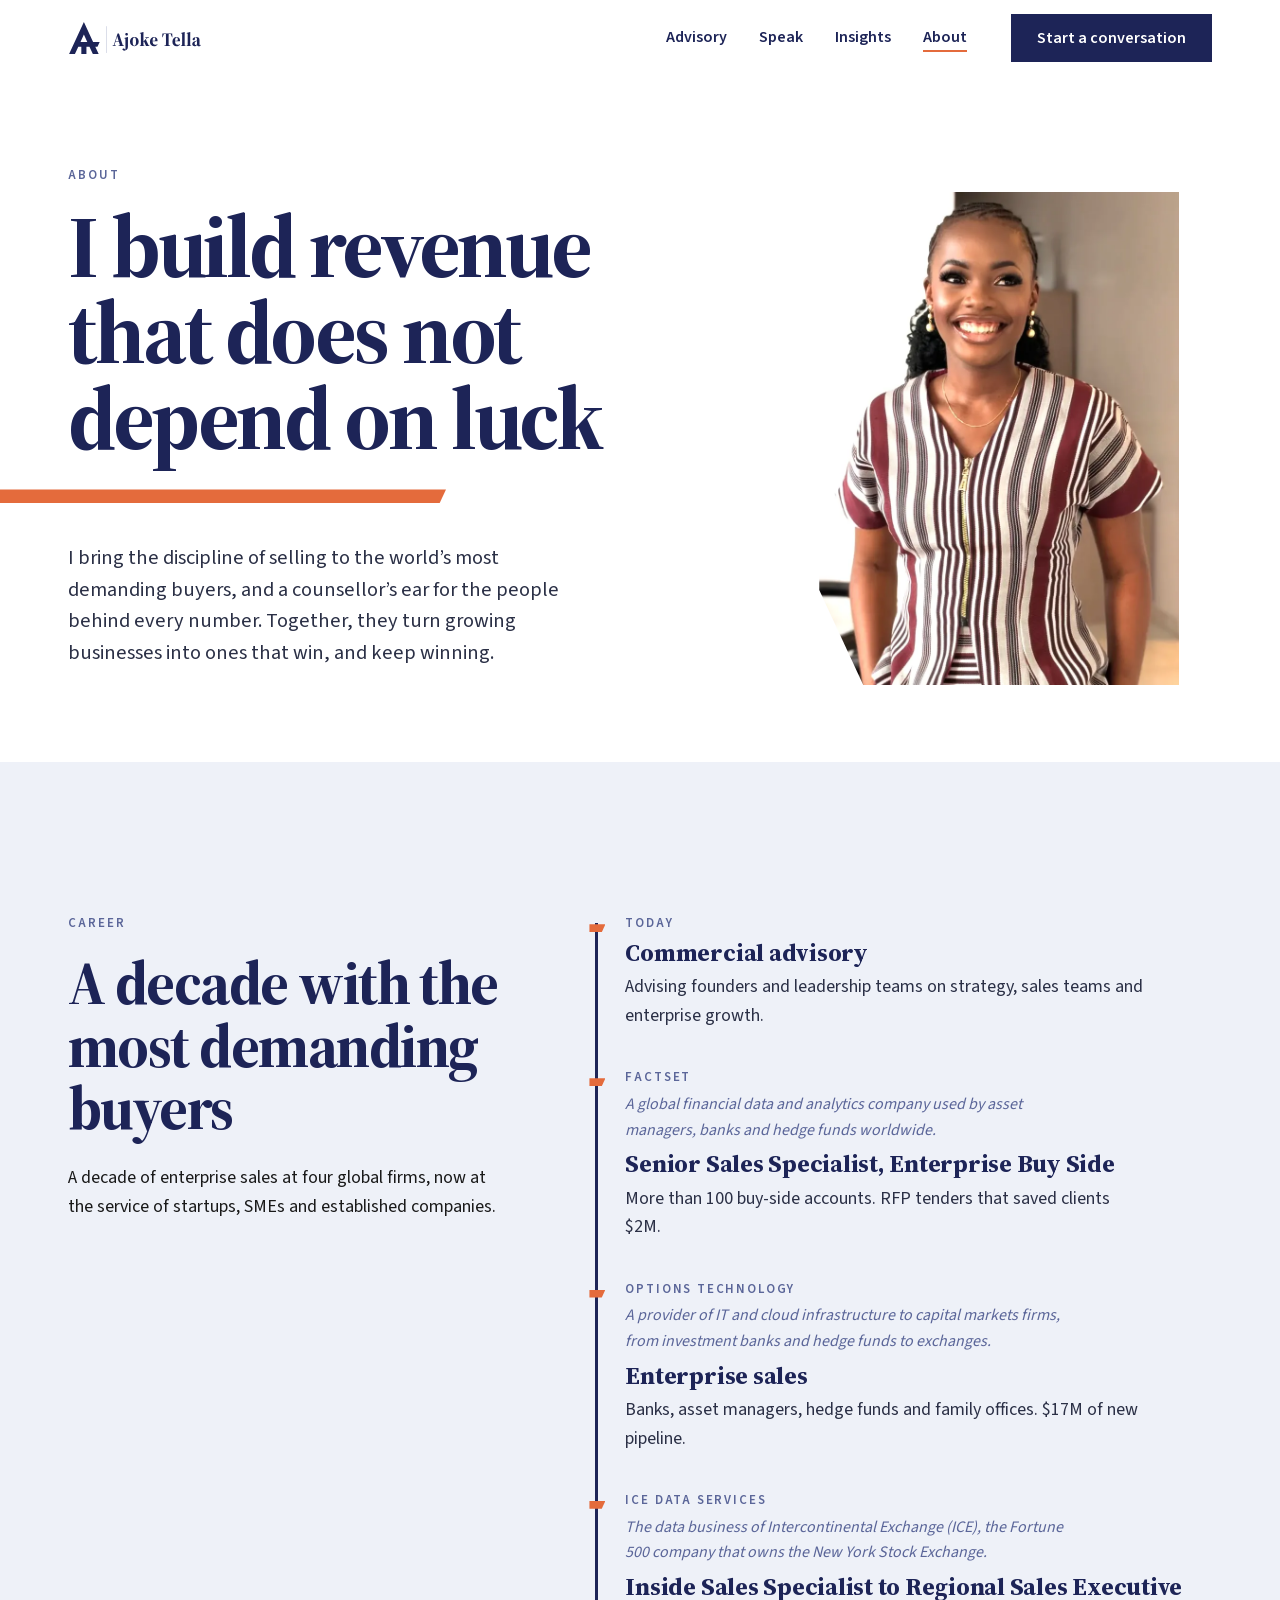
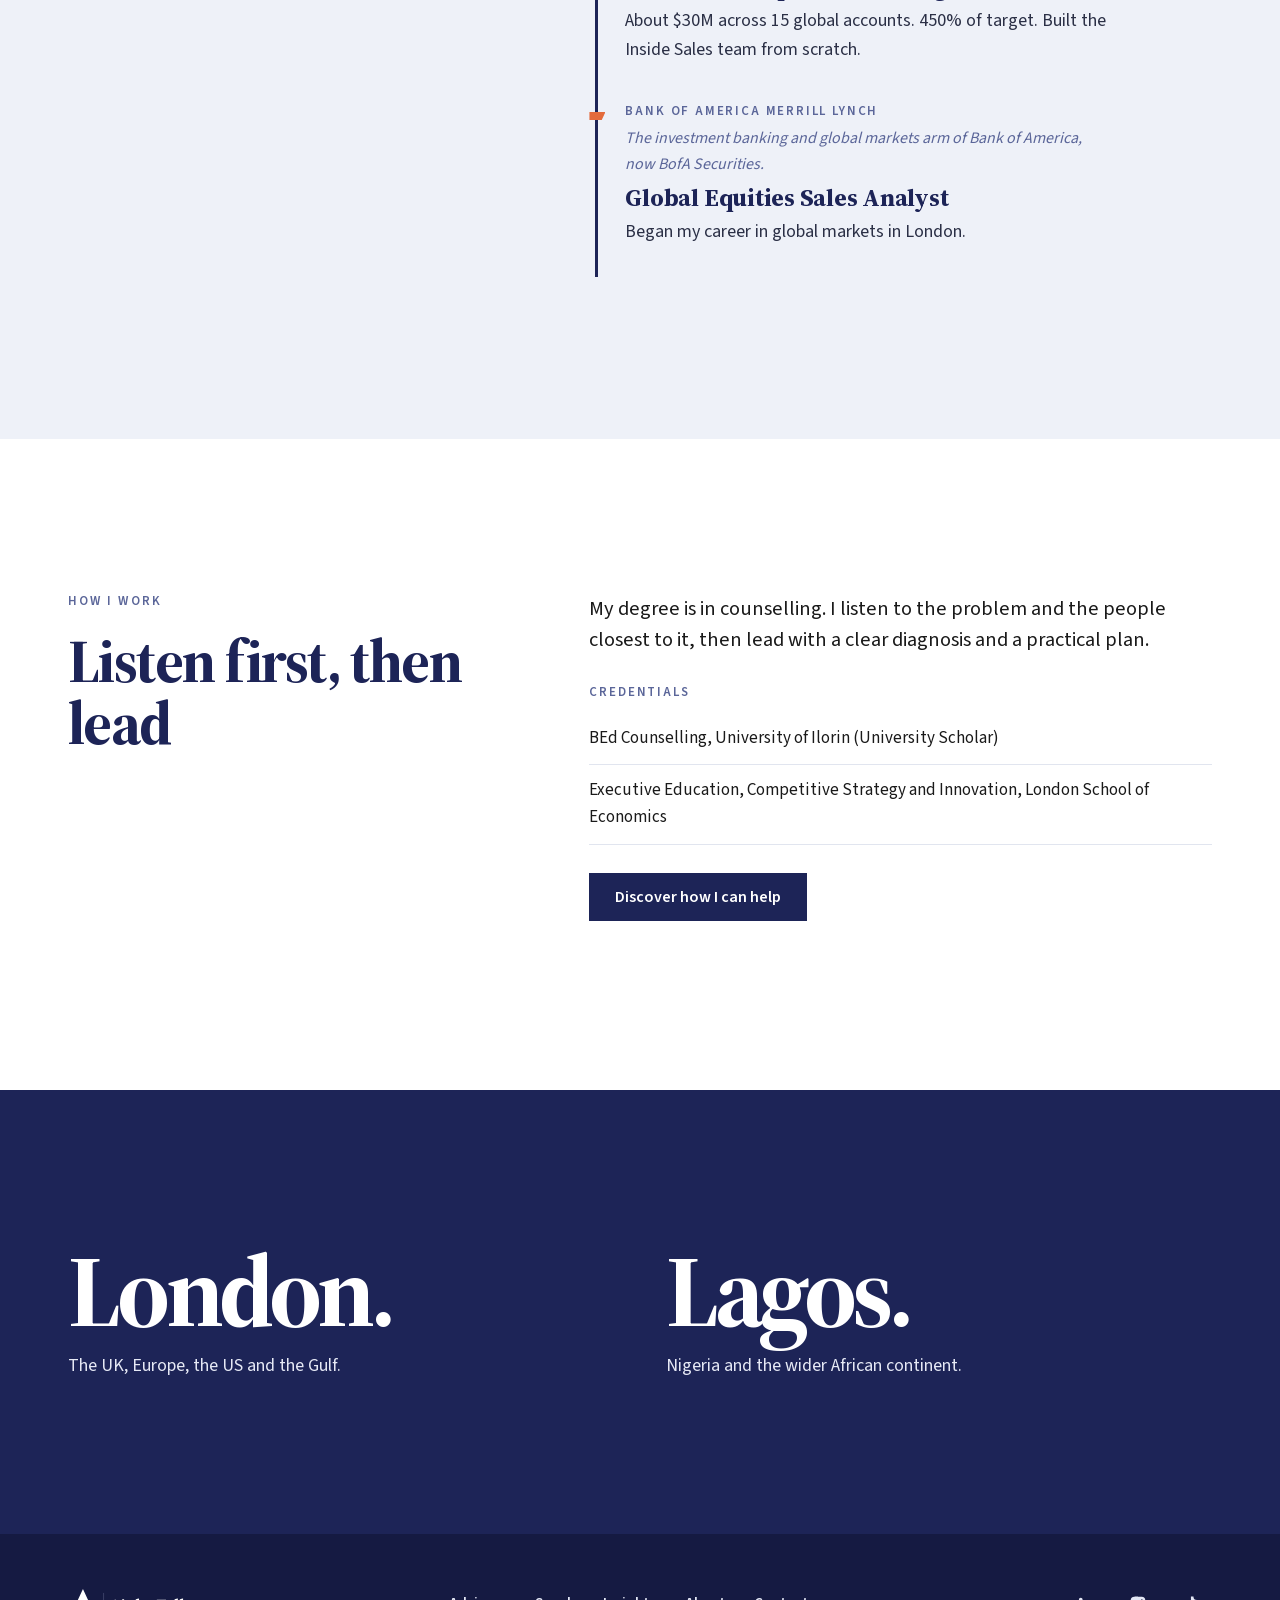
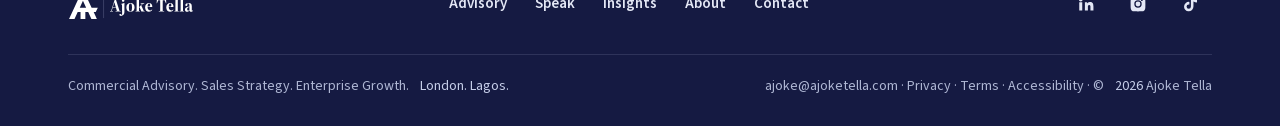
==== commit f9eab8f3: "Minimalist footer; number cards animate on hover; reworded note Co-Authored-By: Claude Opus 5.5 <nor" ====
--- a/about/index.html
+++ b/about/index.html
@@ -207,38 +207,26 @@
     </div>
   </section>
 </main>
-<footer class="site-footer v5-footer">
+<footer class="site-footer v6-footer">
   <div class="wrap">
-    <div class="v5-foot-top">
-      <div class="v5-foot-brand">
-        <svg class="footer-logo" viewBox="0 0 368.01 93.40" role="img" aria-label="Ajoke Tella"><use href="#horizontal"/></svg>
-        <p class="v5-foot-tag"><span>Commercial Advisory.</span> <span>Sales Strategy.</span> <span>Enterprise Growth.</span></p>
-        <p class="v5-foot-cities">London. Lagos.</p>
-      </div>
-      <nav class="v5-foot-nav" aria-label="Footer">
+    <div class="v6-row">
+      <a class="v6-brand" href="../" aria-label="Ajoke Tella, home"><svg class="footer-logo" viewBox="0 0 368.01 93.40" role="img" aria-label="Ajoke Tella"><use href="#horizontal"/></svg></a>
+      <nav class="v6-nav" aria-label="Footer">
         <a href="../advisory/">Advisory</a>
         <a href="../speak/">Speak</a>
         <a href="../insights/">Insights</a>
         <a href="../about/">About</a>
         <a href="../contact/">Contact</a>
       </nav>
-    </div>
-    <div class="v5-foot-mid">
-      <a class="v5-foot-email" href="mailto:ajoke@ajoketella.com">ajoke@ajoketella.com</a>
-      <ul class="v5-social" aria-label="Ajoke on social media">
+      <ul class="v6-social" aria-label="Ajoke on social media">
         <li><a href="https://www.linkedin.com/in/joketella/" rel="noopener" data-track="LinkedIn" aria-label="LinkedIn"><svg viewBox="0 0 24 24" aria-hidden="true" focusable="false"><path d="M4.98 3.5a2.5 2.5 0 1 1 0 5 2.5 2.5 0 0 1 0-5ZM3 9.75h4v11H3v-11Zm6.5 0h3.8v1.6h.05c.53-1 1.84-2.05 3.78-2.05 4.04 0 4.79 2.66 4.79 6.12v5.33h-4v-4.73c0-1.13-.02-2.58-1.57-2.58-1.58 0-1.82 1.23-1.82 2.5v4.81h-4v-11Z"/></svg></a></li>
         <li><a href="https://www.instagram.com/ajoketella/" rel="noopener" data-track="Instagram" aria-label="Instagram"><svg viewBox="0 0 24 24" aria-hidden="true" focusable="false"><path d="M12 2.2c3.2 0 3.58 0 4.85.07 3.25.15 4.77 1.69 4.92 4.92.06 1.27.07 1.65.07 4.85s0 3.58-.07 4.85c-.15 3.23-1.66 4.77-4.92 4.92-1.27.06-1.65.07-4.85.07s-3.58 0-4.85-.07c-3.26-.15-4.77-1.7-4.92-4.92C2.17 15.58 2.16 15.2 2.16 12s0-3.58.07-4.85C2.38 3.92 3.9 2.38 7.15 2.23 8.42 2.17 8.8 2.16 12 2.16Zm0 4.86a4.94 4.94 0 1 0 0 9.88 4.94 4.94 0 0 0 0-9.88Zm0 8.15a3.21 3.21 0 1 1 0-6.42 3.21 3.21 0 0 1 0 6.42Zm5.13-9.5a1.15 1.15 0 1 0 0 2.3 1.15 1.15 0 0 0 0-2.3Z"/></svg></a></li>
         <li><a href="https://www.tiktok.com/@theajoketella" rel="noopener" data-track="TikTok" aria-label="TikTok"><svg viewBox="0 0 24 24" aria-hidden="true" focusable="false"><path d="M16.6 2h-3.37v13.4a2.9 2.9 0 1 1-2.9-2.9c.3 0 .58.05.85.13V9.2a6.27 6.27 0 1 0 5.42 6.2V8.6a8.1 8.1 0 0 0 4.73 1.52V6.75A4.73 4.73 0 0 1 16.6 2Z"/></svg></a></li>
       </ul>
     </div>
-    <div class="v5-foot-base">
-      <p class="legal">&copy; <span data-year>2026</span> Ajoke Tella</p>
-      <ul class="v5-legal">
-        <li><a href="../privacy.html">Privacy</a></li>
-        <li><a href="../terms/">Terms</a></li>
-        <li><a href="../accessibility/">Accessibility</a></li>
-        <li><a class="v5-top" href="#top">Back to top <span aria-hidden="true">&uarr;</span></a></li>
-      </ul>
+    <div class="v6-base">
+      <p>Commercial Advisory. Sales Strategy. Enterprise Growth. <span>London. Lagos.</span></p>
+      <p><a href="mailto:ajoke@ajoketella.com">ajoke@ajoketella.com</a> <span aria-hidden="true">&middot;</span> <a href="../privacy.html">Privacy</a> <span aria-hidden="true">&middot;</span> <a href="../terms/">Terms</a> <span aria-hidden="true">&middot;</span> <a href="../accessibility/">Accessibility</a> <span aria-hidden="true">&middot;</span> &copy; <span data-year>2026</span> Ajoke Tella</p>
     </div>
   </div>
 </footer>
--- a/assets/css/site.css
+++ b/assets/css/site.css
@@ -997,3 +997,43 @@
 .v5-foot-tag span:nth-child(2){font-style:italic;color:var(--resist)}
 .v5-footer .footer-logo{height:44px}
 @media (max-width:900px){.v5-dots{width:160px;gap:6px}}
+
+/* Numbers: each card lifts and its drawing comes alive under the pointer */
+.v5-stat{transition:transform .6s var(--ease),box-shadow .6s var(--ease)}
+.v5-stat:hover{transform:translateY(-10px) rotate(-1deg);box-shadow:0 40px 70px -36px rgba(29,36,87,.55)}
+.v5-stat-raised:hover{transform:translateY(-38px) rotate(1deg)}
+.v5-ring{transition:transform 1.2s var(--ease)}
+.v5-stat:hover .v5-ring{transform:rotate(72deg)}
+.v5-stat:hover .v5-dots i{animation:v5pulse .9s var(--ease) calc(var(--i) * 6ms) both}
+.v5-stat:hover .v5-bricks i{animation:v5hop .6s var(--ease) calc(var(--i) * 30ms) both}
+@keyframes v5pulse{40%{transform:scale(1.35)}100%{transform:scale(1)}}
+@keyframes v5hop{40%{transform:translateY(-8px)}100%{transform:none}}
+@media (prefers-reduced-motion:reduce){.v5-stat:hover,.v5-stat-raised:hover,.v5-stat:hover .v5-ring{transform:none}.v5-stat:hover .v5-dots i,.v5-stat:hover .v5-bricks i{animation:none}}
+@media (max-width:900px){.v5-stat-raised:hover{transform:translateY(-10px) rotate(1deg)}}
+
+/* Footer v6, minimalist: one row of logo, pages and icons; one quiet line beneath */
+.v6-footer{background:#151A42;color:#AEB6D3;padding:48px 0 28px;font-size:14px}
+.v6-row{display:flex;align-items:center;justify-content:space-between;gap:24px;flex-wrap:wrap;padding-bottom:28px;border-bottom:1px solid rgba(197,205,232,.14)}
+.v6-brand{display:inline-flex;color:var(--white);--rule:var(--resist)}
+.v6-brand .footer-logo{height:32px;margin:0}
+.v6-nav{display:flex;flex-wrap:wrap;gap:4px 28px}
+.v6-nav a{display:inline-flex;align-items:center;min-height:44px;color:#E3E7F5;text-decoration:none;font-size:15px;font-weight:600;position:relative}
+.v6-nav a::after{content:"";position:absolute;left:0;right:0;bottom:10px;height:1px;background:var(--persimmon,#E46B3C);transform:scaleX(0);transform-origin:left;transition:transform .35s var(--ease)}
+.v6-nav a:hover::after,.v6-nav a:focus-visible::after{transform:scaleX(1)}
+.v6-social{display:flex;gap:8px;list-style:none;margin:0;padding:0}
+.v6-social a{display:inline-flex;align-items:center;justify-content:center;width:44px;height:44px;border-radius:50%;color:#E3E7F5;transition:background-color .3s var(--ease),color .3s var(--ease)}
+.v6-social a:hover{background:var(--persimmon,#E46B3C);color:#151A42}
+.v6-social a:focus-visible{outline:2px solid var(--white);outline-offset:2px}
+.v6-social svg{width:18px;height:18px;fill:currentColor}
+.v6-base{display:flex;justify-content:space-between;gap:8px 24px;flex-wrap:wrap;padding-top:20px}
+.v6-base p{margin:0}
+.v6-base p span:not([aria-hidden]){margin-left:8px;color:var(--resist)}
+.v6-base a{color:#AEB6D3;text-decoration:none}
+.v6-base a:hover{color:var(--white);text-decoration:underline}
+@media (max-width:760px){
+  .v6-row{flex-direction:column;align-items:flex-start;gap:12px}
+  .v6-nav{gap:0 20px}
+  .v6-social{margin-left:-10px}
+  .v6-base{flex-direction:column}
+  .v6-base p{line-height:1.9}
+}
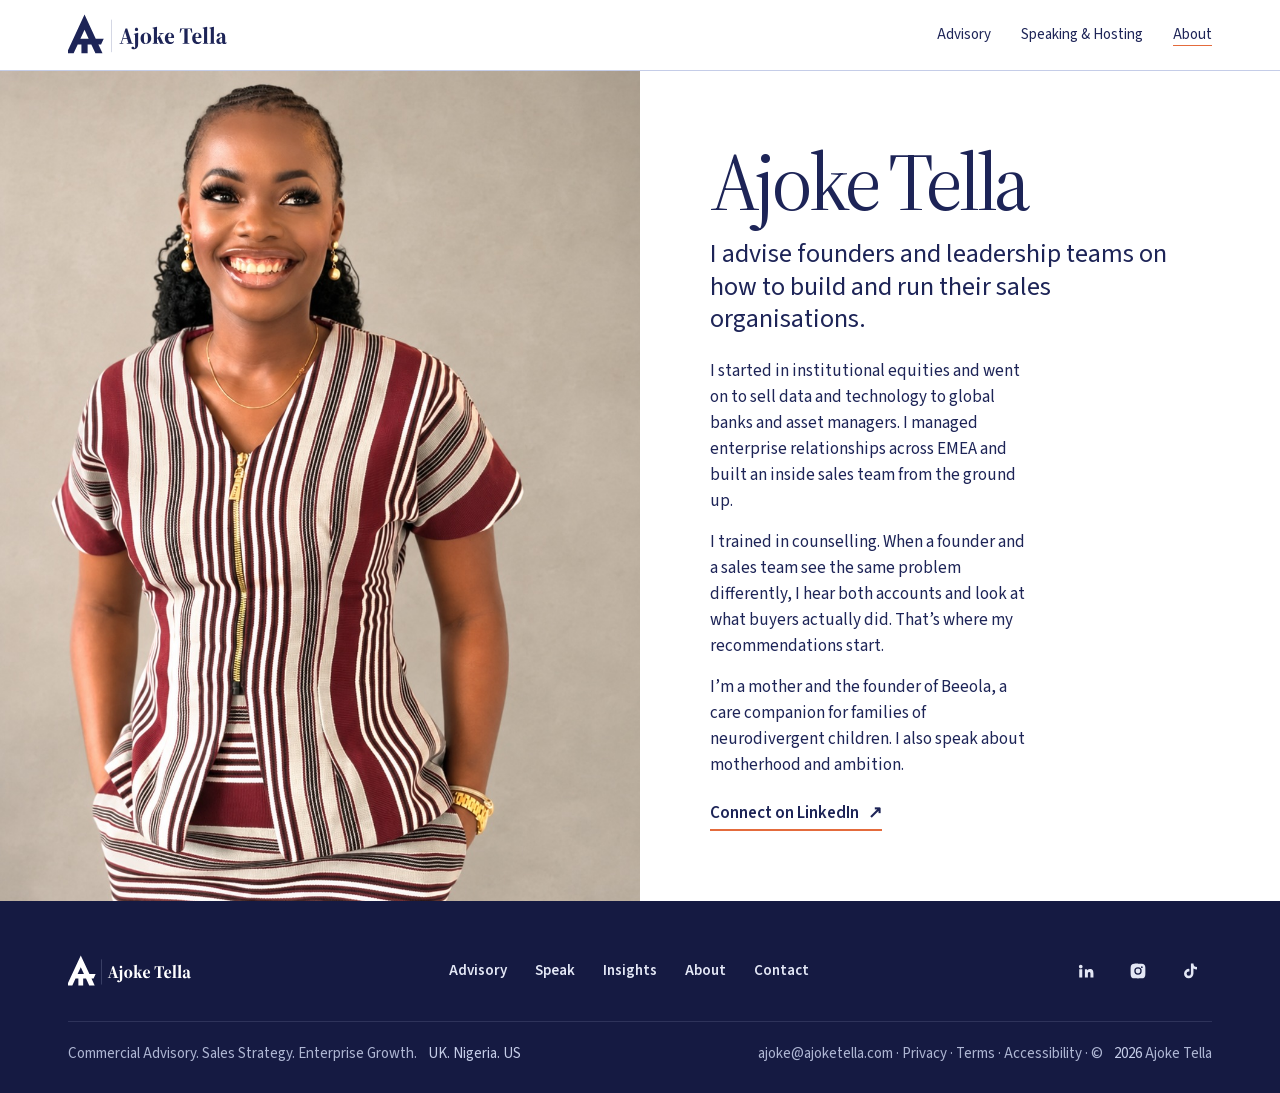
==== commit 8a7bdda1: "Apply Ajoke Tella Netlify launch redesign patch Co-Authored-By: Claude Opus 5.5 <noreply@anthropic.c" ====
--- a/about/index.html
+++ b/about/index.html
@@ -12,19 +12,14 @@
 <link rel="icon" href="../assets/img/favicon.svg" type="image/svg+xml">
 <link rel="icon" href="../assets/img/favicon-32.png" sizes="32x32" type="image/png">
 <link rel="apple-touch-icon" href="../assets/img/apple-touch-icon.png">
-<link rel="preload" href="../assets/fonts/source-serif-4.woff2" as="font" type="font/woff2" crossorigin>
-<link rel="preload" href="../assets/fonts/source-sans-3.woff2" as="font" type="font/woff2" crossorigin>
 <script defer data-domain="ajoketella.com" src="https://plausible.io/js/script.outbound-links.js"></script>
-<link rel="stylesheet" href="../assets/css/site.css">
-<link rel="stylesheet" href="../assets/css/theme-persimmon.css">
-
-<title>About Ajoke Tella | Commercial Leader, London and Lagos</title>
-<meta name="description" content="Commercial leader with a decade of enterprise sales at ICE Data Services, FactSet, Options Technology and Bank of America Merrill Lynch. London. Lagos.">
+<title>About Ajoke Tella | Commercial Adviser</title>
+<meta name="description" content="Ajoke Tella advises founders and leadership teams on enterprise sales and commercial strategy.">
 <link rel="canonical" href="https://ajoketella.com/about/">
 <meta property="og:type" content="profile">
 <meta property="og:url" content="https://ajoketella.com/about/">
-<meta property="og:title" content="About Ajoke Tella">
-<meta property="og:description" content="Enterprise sales craft, made personal. London. Lagos.">
+<meta property="og:title" content="About Ajoke Tella | Commercial Adviser">
+<meta property="og:description" content="Ajoke Tella advises founders and leadership teams on enterprise sales and commercial strategy.">
 <script type="application/ld+json">
 {
   "@context": "https://schema.org",
@@ -72,7 +67,7 @@
         "@type": "OfferCatalog",
         "name": "Commercial advisory",
         "itemListElement": [
-          {"@type": "Offer", "itemOffered": {"@type": "Service", "name": "Commercial Diagnostic", "description": "A two to three week review of your sales organisation, pipeline, process, team and enterprise readiness, with a written diagnosis and plan."}},
+          {"@type": "Offer", "itemOffered": {"@type": "Service", "name": "Commercial Diagnostic", "description": "A four-week review of your sales organisation, pipeline, process, team and enterprise readiness, with a written diagnosis and plan."}},
           {"@type": "Offer", "itemOffered": {"@type": "Service", "name": "Sales Strategy and Go-To-Market"}},
           {"@type": "Offer", "itemOffered": {"@type": "Service", "name": "Sales Function Build"}},
           {"@type": "Offer", "itemOffered": {"@type": "Service", "name": "Fractional Commercial Leader"}},
@@ -109,130 +104,45 @@
   ]
 }
 </script>
-</head>
-<body>
-<a class="skip" href="#main">Skip to content</a>
-<svg width="0" height="0" class="sprite" aria-hidden="true" focusable="false"><symbol id="horizontal" viewBox="6.36 1.60 368.01 93.40"><path transform="translate(0.00 0.00) scale(1)" fill="currentColor" fill-rule="evenodd" d="M50.0 4.6 L75.3 59.0 L93.39 59.0 L87.34 72.0 L81.34 72.0 L90.64 92.0 L74.64 92.0 L65.34 72.0 L57.0 72.0 L57.0 92.0 L43.0 92.0 L43.0 72.0 L34.66 72.0 L25.36 92.0 L9.36 92.0 Z M50.0 39.01 L59.3 59.0 L40.7 59.0 Z"/><rect x="110.87" y="15.96" width="0.6" height="73.42" style="fill:var(--rule,currentColor)"/><path transform="translate(128.32 70.15) scale(0.5218)" fill="currentColor" d="M1.20 0.00L18.20 0.00L18.20 -2.20L10.70 -3.10L16.40 -21.70L34.10 -21.70L39.70 -3.10L32.50 -2.20L32.50 0.00L60.80 0.00L60.80 -2.20L54.70 -3.20L34.70 -66.00L27.20 -66.00L7.40 -3.10L1.20 -2.20ZM17.20 -24.40L25.40 -51.10L33.30 -24.40ZM63.00 24.60C66.90 24.60 72.00 23.30 76.30 18.90C80.40 14.80 81.90 10.10 81.90 0.00L81.90 -33.00L82.30 -46.20L80.90 -47.20L62.60 -42.00L62.60 -40.20L68.40 -38.50C68.50 -34.00 68.60 -30.50 68.60 -24.20L68.60 -6.50C68.60 2.60 69.50 10.30 68.80 17.00C68.70 18.50 68.40 19.60 67.90 20.60L66.50 18.30C64.10 14.20 62.00 13.50 59.20 13.50C55.70 13.50 53.20 15.50 52.90 18.70C54.00 23.10 57.70 24.60 63.00 24.60ZM74.80 -54.80C78.60 -54.80 81.80 -57.60 81.80 -61.60C81.80 -65.70 78.60 -68.50 74.80 -68.50C71.00 -68.50 67.80 -65.70 67.80 -61.60C67.80 -57.60 71.00 -54.80 74.80 -54.80ZM115.60 1.50C128.90 1.50 138.70 -8.40 138.70 -22.90C138.70 -37.60 130.20 -47.20 115.60 -47.20C102.10 -47.20 92.60 -37.40 92.60 -22.80C92.60 -8.20 101.00 1.50 115.60 1.50ZM115.60 -1.10C110.10 -1.10 106.90 -6.20 106.90 -22.80C106.90 -39.40 110.10 -44.70 115.60 -44.70C121.20 -44.70 124.30 -39.50 124.30 -22.90C124.30 -6.40 121.20 -1.10 115.60 -1.10ZM144.50 0.00L168.50 0.00L168.50 -2.20L163.70 -3.00C163.40 -7.90 163.40 -14.60 163.40 -20.30L166.60 -23.60L176.90 0.00L195.00 0.00L195.00 -2.20L190.40 -3.10L176.10 -33.40L184.60 -42.20L192.80 -43.60L192.80 -45.80L172.70 -45.80L172.70 -43.60L180.80 -42.20L163.40 -23.60L163.40 -51.50L163.80 -72.00L162.40 -73.10L144.10 -68.30L144.10 -66.50L150.10 -64.90L150.10 -20.90C150.10 -15.40 150.10 -8.30 149.80 -3.10L144.50 -2.20ZM219.50 -44.60C223.40 -44.60 226.00 -41.70 226.00 -34.20C226.00 -28.70 224.20 -27.20 218.70 -27.20L211.50 -27.20C211.90 -40.30 215.40 -44.60 219.50 -44.60ZM219.40 1.50C227.30 1.50 233.70 -1.90 237.50 -9.60L236.00 -10.80C233.30 -7.80 229.90 -5.90 225.30 -5.90C217.30 -5.90 211.50 -12.60 211.50 -24.60L211.50 -24.70L237.20 -24.70C237.60 -26.40 237.70 -27.30 237.70 -29.30C237.70 -39.70 230.70 -47.20 219.30 -47.20C208.00 -47.20 197.50 -38.60 197.50 -22.20C197.50 -7.00 207.20 1.50 219.40 1.50ZM262.10 -46.40L264.20 -46.40L271.30 -63.00L281.70 -63.00C282.00 -55.20 282.10 -44.40 282.10 -35.40L282.10 -31.00C282.10 -21.90 282.00 -11.00 281.70 -3.20L274.20 -2.20L274.20 0.00L303.90 0.00L303.90 -2.20L296.40 -3.20C296.10 -11.00 296.10 -21.90 296.10 -31.00L296.10 -35.40C296.10 -44.40 296.10 -55.20 296.40 -63.00L306.80 -63.00L313.90 -46.40L316.10 -46.40L314.90 -65.70L263.30 -65.70ZM337.90 -44.60C341.80 -44.60 344.40 -41.70 344.40 -34.20C344.40 -28.70 342.60 -27.20 337.10 -27.20L329.90 -27.20C330.30 -40.30 333.80 -44.60 337.90 -44.60ZM337.80 1.50C345.70 1.50 352.10 -1.90 355.90 -9.60L354.40 -10.80C351.70 -7.80 348.30 -5.90 343.70 -5.90C335.70 -5.90 329.90 -12.60 329.90 -24.60L329.90 -24.70L355.60 -24.70C356.00 -26.40 356.10 -27.30 356.10 -29.30C356.10 -39.70 349.10 -47.20 337.70 -47.20C326.40 -47.20 315.90 -38.60 315.90 -22.20C315.90 -7.00 325.60 1.50 337.80 1.50ZM361.60 0.00L385.60 0.00L385.60 -2.20L380.80 -3.00C380.50 -8.20 380.50 -15.40 380.50 -20.90L380.50 -52.10L380.90 -72.00L379.50 -73.10L361.20 -68.30L361.20 -66.50L367.20 -64.90L367.20 -20.90C367.20 -15.40 367.20 -8.30 366.90 -3.10L361.60 -2.20ZM390.80 0.00L414.80 0.00L414.80 -2.20L410.00 -3.00C409.70 -8.20 409.70 -15.40 409.70 -20.90L409.70 -52.10L410.10 -72.00L408.70 -73.10L390.40 -68.30L390.40 -66.50L396.40 -64.90L396.40 -20.90C396.40 -15.40 396.40 -8.30 396.10 -3.10L390.80 -2.20ZM455.60 1.40C460.70 1.40 464.10 -1.20 465.80 -5.40L464.40 -6.50C463.10 -4.80 462.20 -4.20 460.80 -4.20C459.50 -4.20 458.70 -5.20 458.70 -7.20L458.70 -29.60C458.70 -41.80 453.70 -47.20 442.20 -47.20C430.40 -47.20 422.90 -42.20 422.10 -34.90C423.00 -31.70 424.70 -30.30 427.80 -30.30C431.00 -30.30 434.20 -32.30 434.50 -38.50L435.00 -44.00C435.90 -44.20 436.90 -44.40 437.90 -44.40C443.70 -44.40 445.40 -41.40 445.40 -31.60L445.40 -28.10C442.60 -27.40 439.90 -26.60 438.00 -26.10C424.90 -22.10 420.40 -16.80 420.40 -10.00C420.40 -2.80 425.40 1.50 432.40 1.50C437.70 1.50 441.70 -0.30 445.60 -5.40C446.50 -1.30 449.60 1.40 455.60 1.40ZM433.00 -13.00C433.00 -18.60 436.10 -21.80 441.10 -24.20C442.00 -24.70 443.50 -25.20 445.40 -25.80L445.40 -7.60C443.10 -5.90 441.50 -5.30 439.30 -5.30C435.70 -5.30 433.00 -7.70 433.00 -13.00Z"/></symbol><symbol id="mark" viewBox="0 0 100 100"><path fill="currentColor" fill-rule="evenodd" d="M50.0 4.6 L75.3 59.0 L93.39 59.0 L87.34 72.0 L81.34 72.0 L90.64 92.0 L74.64 92.0 L65.34 72.0 L57.0 72.0 L57.0 92.0 L43.0 92.0 L43.0 72.0 L34.66 72.0 L25.36 92.0 L9.36 92.0 Z M50.0 39.01 L59.3 59.0 L40.7 59.0 Z"/></symbol></svg>
-<header class="site-header" id="top">
-  <div class="wrap header-inner">
-    <a class="brand" href="../" aria-label="Ajoke Tella, home"><svg class="brand-logo" viewBox="0 0 368.01 93.40" aria-hidden="true" focusable="false"><use href="#horizontal"/></svg></a>
-    <span class="page-label" aria-hidden="true">About</span>
-    <nav class="primary-nav" aria-label="Main">
-      <ul>
-        <li><a href="../advisory/" data-nav="advisory">Advisory</a></li>
-        <li><a href="../speak/" data-nav="speak">Speak</a></li>
-        <li><a href="../insights/" data-nav="insights">Insights</a></li>
-        <li><a href="../about/" data-nav="about" aria-current="page">About</a></li>
-      </ul>
-    </nav>
-    <a class="btn btn-primary header-cta" href="../contact/" data-nav="contact" data-track="Header CTA">Start a conversation</a>
-    <button class="menu-toggle" type="button" aria-expanded="false" aria-controls="mobile-menu">
-      <span class="menu-lines" aria-hidden="true"></span><span class="menu-label">Menu</span>
-    </button>
-  </div>
-  <div class="mobile-menu" id="mobile-menu" hidden>
-    <nav aria-label="Mobile">
-      <ul>
-        <li><a href="../advisory/" data-nav="advisory">Advisory</a></li>
-        <li><a href="../speak/" data-nav="speak">Speak</a></li>
-        <li><a href="../insights/" data-nav="insights">Insights</a></li>
-        <li><a href="../about/" data-nav="about" aria-current="page">About</a></li>
-      </ul>
-      <a class="btn btn-primary" href="../contact/">Start a conversation</a>
-    </nav>
-  </div>
-  <div class="read-bar" aria-hidden="true"></div>
-</header>
+<link rel="stylesheet" href="/assets/redesign/site.css"><script src="/assets/redesign/site.js" defer></script></head>
+<body><svg class="sprite" aria-hidden="true" focusable="false"><symbol id="horizontal" viewbox="6.36 1.60 368.01 93.40"><path transform="translate(0.00 0.00) scale(1)" fill="currentColor" fill-rule="evenodd" d="M50.0 4.6 L75.3 59.0 L93.39 59.0 L87.34 72.0 L81.34 72.0 L90.64 92.0 L74.64 92.0 L65.34 72.0 L57.0 72.0 L57.0 92.0 L43.0 92.0 L43.0 72.0 L34.66 72.0 L25.36 92.0 L9.36 92.0 Z M50.0 39.01 L59.3 59.0 L40.7 59.0 Z"></path><rect x="110.87" y="15.96" width="0.6" height="73.42" style="fill:var(--rule,currentColor)"></rect><path transform="translate(128.32 70.15) scale(0.5218)" fill="currentColor" d="M1.20 0.00L18.20 0.00L18.20 -2.20L10.70 -3.10L16.40 -21.70L34.10 -21.70L39.70 -3.10L32.50 -2.20L32.50 0.00L60.80 0.00L60.80 -2.20L54.70 -3.20L34.70 -66.00L27.20 -66.00L7.40 -3.10L1.20 -2.20ZM17.20 -24.40L25.40 -51.10L33.30 -24.40ZM63.00 24.60C66.90 24.60 72.00 23.30 76.30 18.90C80.40 14.80 81.90 10.10 81.90 0.00L81.90 -33.00L82.30 -46.20L80.90 -47.20L62.60 -42.00L62.60 -40.20L68.40 -38.50C68.50 -34.00 68.60 -30.50 68.60 -24.20L68.60 -6.50C68.60 2.60 69.50 10.30 68.80 17.00C68.70 18.50 68.40 19.60 67.90 20.60L66.50 18.30C64.10 14.20 62.00 13.50 59.20 13.50C55.70 13.50 53.20 15.50 52.90 18.70C54.00 23.10 57.70 24.60 63.00 24.60ZM74.80 -54.80C78.60 -54.80 81.80 -57.60 81.80 -61.60C81.80 -65.70 78.60 -68.50 74.80 -68.50C71.00 -68.50 67.80 -65.70 67.80 -61.60C67.80 -57.60 71.00 -54.80 74.80 -54.80ZM115.60 1.50C128.90 1.50 138.70 -8.40 138.70 -22.90C138.70 -37.60 130.20 -47.20 115.60 -47.20C102.10 -47.20 92.60 -37.40 92.60 -22.80C92.60 -8.20 101.00 1.50 115.60 1.50ZM115.60 -1.10C110.10 -1.10 106.90 -6.20 106.90 -22.80C106.90 -39.40 110.10 -44.70 115.60 -44.70C121.20 -44.70 124.30 -39.50 124.30 -22.90C124.30 -6.40 121.20 -1.10 115.60 -1.10ZM144.50 0.00L168.50 0.00L168.50 -2.20L163.70 -3.00C163.40 -7.90 163.40 -14.60 163.40 -20.30L166.60 -23.60L176.90 0.00L195.00 0.00L195.00 -2.20L190.40 -3.10L176.10 -33.40L184.60 -42.20L192.80 -43.60L192.80 -45.80L172.70 -45.80L172.70 -43.60L180.80 -42.20L163.40 -23.60L163.40 -51.50L163.80 -72.00L162.40 -73.10L144.10 -68.30L144.10 -66.50L150.10 -64.90L150.10 -20.90C150.10 -15.40 150.10 -8.30 149.80 -3.10L144.50 -2.20ZM219.50 -44.60C223.40 -44.60 226.00 -41.70 226.00 -34.20C226.00 -28.70 224.20 -27.20 218.70 -27.20L211.50 -27.20C211.90 -40.30 215.40 -44.60 219.50 -44.60ZM219.40 1.50C227.30 1.50 233.70 -1.90 237.50 -9.60L236.00 -10.80C233.30 -7.80 229.90 -5.90 225.30 -5.90C217.30 -5.90 211.50 -12.60 211.50 -24.60L211.50 -24.70L237.20 -24.70C237.60 -26.40 237.70 -27.30 237.70 -29.30C237.70 -39.70 230.70 -47.20 219.30 -47.20C208.00 -47.20 197.50 -38.60 197.50 -22.20C197.50 -7.00 207.20 1.50 219.40 1.50ZM262.10 -46.40L264.20 -46.40L271.30 -63.00L281.70 -63.00C282.00 -55.20 282.10 -44.40 282.10 -35.40L282.10 -31.00C282.10 -21.90 282.00 -11.00 281.70 -3.20L274.20 -2.20L274.20 0.00L303.90 0.00L303.90 -2.20L296.40 -3.20C296.10 -11.00 296.10 -21.90 296.10 -31.00L296.10 -35.40C296.10 -44.40 296.10 -55.20 296.40 -63.00L306.80 -63.00L313.90 -46.40L316.10 -46.40L314.90 -65.70L263.30 -65.70ZM337.90 -44.60C341.80 -44.60 344.40 -41.70 344.40 -34.20C344.40 -28.70 342.60 -27.20 337.10 -27.20L329.90 -27.20C330.30 -40.30 333.80 -44.60 337.90 -44.60ZM337.80 1.50C345.70 1.50 352.10 -1.90 355.90 -9.60L354.40 -10.80C351.70 -7.80 348.30 -5.90 343.70 -5.90C335.70 -5.90 329.90 -12.60 329.90 -24.60L329.90 -24.70L355.60 -24.70C356.00 -26.40 356.10 -27.30 356.10 -29.30C356.10 -39.70 349.10 -47.20 337.70 -47.20C326.40 -47.20 315.90 -38.60 315.90 -22.20C315.90 -7.00 325.60 1.50 337.80 1.50ZM361.60 0.00L385.60 0.00L385.60 -2.20L380.80 -3.00C380.50 -8.20 380.50 -15.40 380.50 -20.90L380.50 -52.10L380.90 -72.00L379.50 -73.10L361.20 -68.30L361.20 -66.50L367.20 -64.90L367.20 -20.90C367.20 -15.40 367.20 -8.30 366.90 -3.10L361.60 -2.20ZM390.80 0.00L414.80 0.00L414.80 -2.20L410.00 -3.00C409.70 -8.20 409.70 -15.40 409.70 -20.90L409.70 -52.10L410.10 -72.00L408.70 -73.10L390.40 -68.30L390.40 -66.50L396.40 -64.90L396.40 -20.90C396.40 -15.40 396.40 -8.30 396.10 -3.10L390.80 -2.20ZM455.60 1.40C460.70 1.40 464.10 -1.20 465.80 -5.40L464.40 -6.50C463.10 -4.80 462.20 -4.20 460.80 -4.20C459.50 -4.20 458.70 -5.20 458.70 -7.20L458.70 -29.60C458.70 -41.80 453.70 -47.20 442.20 -47.20C430.40 -47.20 422.90 -42.20 422.10 -34.90C423.00 -31.70 424.70 -30.30 427.80 -30.30C431.00 -30.30 434.20 -32.30 434.50 -38.50L435.00 -44.00C435.90 -44.20 436.90 -44.40 437.90 -44.40C443.70 -44.40 445.40 -41.40 445.40 -31.60L445.40 -28.10C442.60 -27.40 439.90 -26.60 438.00 -26.10C424.90 -22.10 420.40 -16.80 420.40 -10.00C420.40 -2.80 425.40 1.50 432.40 1.50C437.70 1.50 441.70 -0.30 445.60 -5.40C446.50 -1.30 449.60 1.40 455.60 1.40ZM433.00 -13.00C433.00 -18.60 436.10 -21.80 441.10 -24.20C442.00 -24.70 443.50 -25.20 445.40 -25.80L445.40 -7.60C443.10 -5.90 441.50 -5.30 439.30 -5.30C435.70 -5.30 433.00 -7.70 433.00 -13.00Z"></path></symbol></svg>
+<a href="#review-main" class="review-skip">Skip to content</a><header class="review-header"><div class="wrap">
+  <a class="brand" href="/" aria-label="Ajoke Tella, home"><svg viewbox="6.36 1.60 368.01 93.40" role="img" aria-label="Ajoke Tella"><use href="#horizontal"></use></svg></a>
+  <nav aria-label="Main navigation"><a href="/advisory/">Advisory</a><a href="/speak/">Speaking &amp; Hosting</a><a href="/about/" aria-current="page">About</a></nav></div></header>
+<main id="review-main" tabindex="-1"><section aria-label="About"><div id="ajoke-about-linkedin">
 
-<main id="main">
-  <section class="page-hero" aria-labelledby="page-title">
-    <div class="wrap page-hero-grid">
-      <div>
-        <p class="eyebrow">About</p>
-        <h1 id="page-title">I build revenue that does not depend on luck</h1>
-        <div class="breakout breakout-left" aria-hidden="true"></div>
-        <p class="lede">I bring the discipline of selling to the world&rsquo;s most demanding buyers, and a counsellor&rsquo;s ear for the people behind every number. Together, they turn growing businesses into ones that win, and keep winning.</p>
-      </div>
-      <figure class="about-hero-photo">
-        <picture>
-          <source srcset="../assets/img/photos/ajoke-about.webp" type="image/webp">
-          <img src="../assets/img/photos/ajoke-about.jpg" width="760" height="1041" alt="Ajoke Tella smiling, in a striped top">
-        </picture>
-      </figure>
+  <section class="ae-profile" aria-labelledby="ae-about-title">
+    <figure><img src="/assets/redesign/76e80d5f963e4807.jpg" alt="Ajoke Tella smiling in a striped outfit against a stone backdrop"></figure>
+    <div class="ae-story">
+      <h1 id="ae-about-title">Ajoke Tella</h1>
+      <p class="ae-lead">I advise founders and leadership teams on how to build and run their sales organisations.</p>
+      <p>I started in institutional equities and went on to sell data and technology to global banks and asset managers. I managed enterprise relationships across EMEA and built an inside sales team from the ground up.</p>
+      <p>I trained in counselling. When a founder and a sales team see the same problem differently, I hear both accounts and look at what buyers actually did. That’s where my recommendations start.</p>
+      <p>I’m a mother and the founder of Beeola, a care companion for families of neurodivergent children. I also speak about motherhood and ambition.</p>
+      <a class="ae-linkedin" href="https://www.linkedin.com/in/joketella/" target="_blank" rel="noopener noreferrer">Connect on LinkedIn <span aria-hidden="true">↗</span></a>
     </div>
   </section>
-
-  <section class="section tinted" aria-labelledby="story-title">
-    <div class="wrap about-grid">
-      <div class="section-head" style="margin:0">
-        <p class="eyebrow">Career</p>
-        <h2 id="story-title">A decade with the most demanding buyers</h2>
-        <p>A decade of enterprise sales at four global firms, now at the service of startups, SMEs and established companies.</p>
-      </div>
-      <ol class="timeline">
-        <li><p class="when">Today</p><h3>Commercial advisory</h3><p>Advising founders and leadership teams on strategy, sales teams and enterprise growth.</p></li>
-        <li><p class="when">FactSet</p><p class="org">A global financial data and analytics company used by asset managers, banks and hedge funds worldwide.</p><h3>Senior Sales Specialist, Enterprise Buy Side</h3><p>More than 100 buy-side accounts. RFP tenders that saved clients $2M.</p></li>
-        <li><p class="when">Options Technology</p><p class="org">A provider of IT and cloud infrastructure to capital markets firms, from investment banks and hedge funds to exchanges.</p><h3>Enterprise sales</h3><p>Banks, asset managers, hedge funds and family offices. $17M of new pipeline.</p></li>
-        <li><p class="when">ICE Data Services</p><p class="org">The data business of Intercontinental Exchange (ICE), the Fortune 500 company that owns the New York Stock Exchange.</p><h3>Inside Sales Specialist to Regional Sales Executive</h3><p>About $30M across 15 global accounts. 450% of target. Built the Inside Sales team from scratch.</p></li>
-        <li><p class="when">Bank of America Merrill Lynch</p><p class="org">The investment banking and global markets arm of Bank of America, now BofA Securities.</p><h3>Global Equities Sales Analyst</h3><p>Began my career in global markets in London.</p></li>
-      </ol>
-    </div>
-  </section>
-
-  <section class="section" aria-labelledby="how-title">
-    <div class="wrap about-grid">
-      <div class="section-head" style="margin:0">
-        <p class="eyebrow">How I work</p>
-        <h2 id="how-title">Listen first, then lead</h2>
-      </div>
-      <div class="about-copy">
-        <p class="lede">My degree is in counselling. I listen to the problem and the people closest to it, then lead with a clear diagnosis and a practical plan.</p>
-        <p class="list-label">Credentials</p>
-        <ul class="creds">
-          <li>BEd Counselling, University of Ilorin (University Scholar)</li>
-          <li>Executive Education, Competitive Strategy and Innovation, London School of Economics</li>
-        </ul>
-        <p style="margin-top:28px"><a class="btn btn-primary" href="../advisory/">Discover how I can help</a></p>
-      </div>
-    </div>
-  </section>
-
-  <section class="section dark" aria-labelledby="cities-title">
-    <div class="wrap">
-      <h2 id="cities-title" class="sr-only">Where I work</h2>
-      <div class="cities">
-        <div><p class="city-name">London.</p><p>The UK, Europe, the US and the Gulf.</p></div>
-        <div><p class="city-name">Lagos.</p><p>Nigeria and the wider African continent.</p></div>
-      </div>
-    </div>
-  </section>
-</main>
-<footer class="site-footer v6-footer">
+</div>
+</section></main><footer class="site-footer v6-footer">
   <div class="wrap">
     <div class="v6-row">
-      <a class="v6-brand" href="../" aria-label="Ajoke Tella, home"><svg class="footer-logo" viewBox="0 0 368.01 93.40" role="img" aria-label="Ajoke Tella"><use href="#horizontal"/></svg></a>
+      <a class="v6-brand" href="/" aria-label="Ajoke Tella, home"><svg class="footer-logo" viewbox="6.36 1.60 368.01 93.40" role="img" aria-label="Ajoke Tella"><use href="#horizontal"></use></svg></a>
       <nav class="v6-nav" aria-label="Footer">
-        <a href="../advisory/">Advisory</a>
-        <a href="../speak/">Speak</a>
-        <a href="../insights/">Insights</a>
-        <a href="../about/">About</a>
-        <a href="../contact/">Contact</a>
+        <a href="/advisory/">Advisory</a>
+        <a href="/speak/">Speak</a>
+        <a href="/insights/">Insights</a>
+        <a href="/about/">About</a>
+        <a href="/contact/">Contact</a>
       </nav>
       <ul class="v6-social" aria-label="Ajoke on social media">
-        <li><a href="https://www.linkedin.com/in/joketella/" rel="noopener" data-track="LinkedIn" aria-label="LinkedIn"><svg viewBox="0 0 24 24" aria-hidden="true" focusable="false"><path d="M4.98 3.5a2.5 2.5 0 1 1 0 5 2.5 2.5 0 0 1 0-5ZM3 9.75h4v11H3v-11Zm6.5 0h3.8v1.6h.05c.53-1 1.84-2.05 3.78-2.05 4.04 0 4.79 2.66 4.79 6.12v5.33h-4v-4.73c0-1.13-.02-2.58-1.57-2.58-1.58 0-1.82 1.23-1.82 2.5v4.81h-4v-11Z"/></svg></a></li>
-        <li><a href="https://www.instagram.com/ajoketella/" rel="noopener" data-track="Instagram" aria-label="Instagram"><svg viewBox="0 0 24 24" aria-hidden="true" focusable="false"><path d="M12 2.2c3.2 0 3.58 0 4.85.07 3.25.15 4.77 1.69 4.92 4.92.06 1.27.07 1.65.07 4.85s0 3.58-.07 4.85c-.15 3.23-1.66 4.77-4.92 4.92-1.27.06-1.65.07-4.85.07s-3.58 0-4.85-.07c-3.26-.15-4.77-1.7-4.92-4.92C2.17 15.58 2.16 15.2 2.16 12s0-3.58.07-4.85C2.38 3.92 3.9 2.38 7.15 2.23 8.42 2.17 8.8 2.16 12 2.16Zm0 4.86a4.94 4.94 0 1 0 0 9.88 4.94 4.94 0 0 0 0-9.88Zm0 8.15a3.21 3.21 0 1 1 0-6.42 3.21 3.21 0 0 1 0 6.42Zm5.13-9.5a1.15 1.15 0 1 0 0 2.3 1.15 1.15 0 0 0 0-2.3Z"/></svg></a></li>
-        <li><a href="https://www.tiktok.com/@theajoketella" rel="noopener" data-track="TikTok" aria-label="TikTok"><svg viewBox="0 0 24 24" aria-hidden="true" focusable="false"><path d="M16.6 2h-3.37v13.4a2.9 2.9 0 1 1-2.9-2.9c.3 0 .58.05.85.13V9.2a6.27 6.27 0 1 0 5.42 6.2V8.6a8.1 8.1 0 0 0 4.73 1.52V6.75A4.73 4.73 0 0 1 16.6 2Z"/></svg></a></li>
+        <li><a href="https://www.linkedin.com/in/joketella/" rel="noopener" data-track="LinkedIn" aria-label="LinkedIn"><svg viewbox="0 0 24 24" aria-hidden="true" focusable="false"><path d="M4.98 3.5a2.5 2.5 0 1 1 0 5 2.5 2.5 0 0 1 0-5ZM3 9.75h4v11H3v-11Zm6.5 0h3.8v1.6h.05c.53-1 1.84-2.05 3.78-2.05 4.04 0 4.79 2.66 4.79 6.12v5.33h-4v-4.73c0-1.13-.02-2.58-1.57-2.58-1.58 0-1.82 1.23-1.82 2.5v4.81h-4v-11Z"></path></svg></a></li>
+        <li><a href="https://www.instagram.com/ajoketella/" rel="noopener" data-track="Instagram" aria-label="Instagram"><svg viewbox="0 0 24 24" aria-hidden="true" focusable="false"><path d="M12 2.2c3.2 0 3.58 0 4.85.07 3.25.15 4.77 1.69 4.92 4.92.06 1.27.07 1.65.07 4.85s0 3.58-.07 4.85c-.15 3.23-1.66 4.77-4.92 4.92-1.27.06-1.65.07-4.85.07s-3.58 0-4.85-.07c-3.26-.15-4.77-1.7-4.92-4.92C2.17 15.58 2.16 15.2 2.16 12s0-3.58.07-4.85C2.38 3.92 3.9 2.38 7.15 2.23 8.42 2.17 8.8 2.16 12 2.16Zm0 4.86a4.94 4.94 0 1 0 0 9.88 4.94 4.94 0 0 0 0-9.88Zm0 8.15a3.21 3.21 0 1 1 0-6.42 3.21 3.21 0 0 1 0 6.42Zm5.13-9.5a1.15 1.15 0 1 0 0 2.3 1.15 1.15 0 0 0 0-2.3Z"></path></svg></a></li>
+        <li><a href="https://www.tiktok.com/@theajoketella" rel="noopener" data-track="TikTok" aria-label="TikTok"><svg viewbox="0 0 24 24" aria-hidden="true" focusable="false"><path d="M16.6 2h-3.37v13.4a2.9 2.9 0 1 1-2.9-2.9c.3 0 .58.05.85.13V9.2a6.27 6.27 0 1 0 5.42 6.2V8.6a8.1 8.1 0 0 0 4.73 1.52V6.75A4.73 4.73 0 0 1 16.6 2Z"></path></svg></a></li>
       </ul>
     </div>
     <div class="v6-base">
-      <p>Commercial Advisory. Sales Strategy. Enterprise Growth. <span>London. Lagos.</span></p>
-      <p><a href="mailto:ajoke@ajoketella.com">ajoke@ajoketella.com</a> <span aria-hidden="true">&middot;</span> <a href="../privacy.html">Privacy</a> <span aria-hidden="true">&middot;</span> <a href="../terms/">Terms</a> <span aria-hidden="true">&middot;</span> <a href="../accessibility/">Accessibility</a> <span aria-hidden="true">&middot;</span> &copy; <span data-year>2026</span> Ajoke Tella</p>
+      <p>Commercial Advisory. Sales Strategy. Enterprise Growth. <span>UK. Nigeria. US</span></p>
+      <p><a href="mailto:ajoke@ajoketella.com">ajoke@ajoketella.com</a> <span aria-hidden="true">·</span> <a href="/privacy.html">Privacy</a> <span aria-hidden="true">·</span> <a href="/terms/">Terms</a> <span aria-hidden="true">·</span> <a href="/accessibility/">Accessibility</a> <span aria-hidden="true">·</span> © <span data-year>2026</span> Ajoke Tella</p>
     </div>
   </div>
-</footer>
-
-<script src="../assets/js/site.js" defer></script>
-<script src="../assets/js/motion.js" defer></script>
-</body>
-</html>
-
+</footer></body></html>
--- a/assets/redesign/site.css
+++ b/assets/redesign/site.css
@@ -0,0 +1,400 @@
+@font-face {
+  font-family: 'Chivo';
+  font-style: normal;
+  font-weight: 400;
+  font-display: swap;
+  src: url(/assets/redesign/792a9376fb4dec24.ttf) format('truetype');
+}
+@font-face {
+  font-family: 'Chivo';
+  font-style: normal;
+  font-weight: 500;
+  font-display: swap;
+  src: url(/assets/redesign/b696534a0344fb00.ttf) format('truetype');
+}
+@font-face {
+  font-family: 'Radley';
+  font-style: normal;
+  font-weight: 400;
+  font-display: swap;
+  src: url(/assets/redesign/0d9d92716c050083.ttf) format('truetype');
+}
+
+@font-face{font-family:'Source Serif 4';src:url(/assets/redesign/2a24bad466f09b88.woff2) format('woff2');font-weight:400 700;font-display:swap}
+@font-face{font-family:'Source Sans 3';src:url(/assets/redesign/587435ca9d90732b.woff2) format('woff2');font-weight:400 700;font-display:swap}
+
+  #ajoke-homepage-four-week { --ae-paper:#FFFFFF;--ae-ink:#1D2457;--ae-red:#E46B3C;background:var(--ae-paper);color:var(--ae-ink);font:400 15px/1.5 Chivo,sans-serif; }
+  #ajoke-homepage-four-week * { box-sizing:border-box; }
+  #ajoke-homepage-four-week header { display:flex;justify-content:space-between;align-items:center;gap:16px;padding:19px clamp(17px,5%,58px); }
+  #ajoke-homepage-four-week .ae-name { display:flex;align-items:center;gap:9px;white-space:nowrap;font:400 25px/1 Radley,Georgia,serif; }
+  #ajoke-homepage-four-week .ae-name img { width:29px;height:29px;object-fit:contain; }
+  #ajoke-homepage-four-week .ae-nav { display:flex;gap:clamp(12px,3vw,31px);font-size:12px;text-align:right; }
+  #ajoke-homepage-four-week .ae-opening { display:grid;grid-template-columns:1.13fr 1fr;background:var(--ae-ink);color:var(--ae-paper); }
+  #ajoke-homepage-four-week .ae-intro { align-self:center;padding:54px clamp(25px,6vw,68px) 61px; }
+  #ajoke-homepage-four-week p,#ajoke-homepage-four-week h2,#ajoke-homepage-four-week figure { margin:0; }
+  #ajoke-homepage-four-week h2 { max-width:10ch;color:var(--ae-paper);font:400 clamp(52px,7.5vw,92px)/.9 Radley,Georgia,serif;letter-spacing:-.043em; }
+  #ajoke-homepage-four-week .ae-description { max-width:34ch;margin-top:24px; }
+  #ajoke-homepage-four-week .ae-cta { display:inline-flex;max-width:100%;align-items:center;gap:13px;margin-top:28px;padding:11px 0 8px;border-bottom:2px solid #E46B3C;color:var(--ae-paper);font-size:13px;font-weight:500; }
+  #ajoke-homepage-four-week figure { position:relative;min-height:440px;overflow:hidden; }
+  #ajoke-homepage-four-week figure img { position:absolute;width:100%;height:100%;object-fit:cover;object-position:54% 18%; }
+  #ajoke-homepage-four-week .ae-proof { display:grid;grid-template-columns:repeat(3,minmax(0,1fr));list-style:none;gap:0;margin:0;padding:24px clamp(16px,5%,55px);background:#FFF;color:#1D2457; }
+  #ajoke-homepage-four-week .ae-proof li { min-width:0;padding:3px clamp(9px,1.9vw,25px);border-inline-start:1px solid #C5CDE8; }
+  #ajoke-homepage-four-week .ae-proof li:first-child { border-inline-start:0;padding-inline-start:0; }
+  #ajoke-homepage-four-week .ae-proof strong { display:block;color:#1D2457 !important;font:600 clamp(26px,4.3vw,45px)/1 "Source Sans 3",Verdana,sans-serif;font-variant-numeric:lining-nums tabular-nums;white-space:nowrap;letter-spacing:-.02em; }
+  #ajoke-homepage-four-week .ae-proof p { margin-top:6px;color:#5B6699 !important;font-size:12px;line-height:1.35; }
+  @media (prefers-reduced-motion:no-preference) {
+    #ajoke-homepage-four-week .ae-proof li { animation:aeProofSettle 540ms cubic-bezier(.2,.7,.2,1) both; }
+    #ajoke-homepage-four-week .ae-proof li:nth-child(2) { animation-delay:100ms; }
+    #ajoke-homepage-four-week .ae-proof li:nth-child(3) { animation-delay:200ms; }
+  }
+  @keyframes aeProofSettle { from { transform:translateX(12px);opacity:.45; } to { transform:translateX(0);opacity:1; } }
+  @media(max-width:660px) {
+    #ajoke-homepage-four-week .ae-proof { grid-template-columns:repeat(2,minmax(0,1fr));padding:10px 7%; }
+    #ajoke-homepage-four-week .ae-proof li { padding:14px 12px; }
+    #ajoke-homepage-four-week .ae-proof li:first-child,#ajoke-homepage-four-week .ae-proof li:nth-child(3) { border-inline-start:0;padding-inline-start:0; }
+    #ajoke-homepage-four-week .ae-proof li:nth-child(n+3) { border-top:1px solid #C5CDE8; }
+  }
+  @media(max-width:660px) {
+    #ajoke-homepage-four-week header { gap:10px; }
+    #ajoke-homepage-four-week .ae-name { font-size:21px;gap:5px; }
+    #ajoke-homepage-four-week .ae-name img { width:25px;height:25px; }
+    #ajoke-homepage-four-week .ae-opening { grid-template-columns:1fr; }
+    #ajoke-homepage-four-week .ae-intro { padding:36px 7% 39px; }
+    #ajoke-homepage-four-week h2 { font-size:clamp(44px,11vw,65px); }
+    #ajoke-homepage-four-week figure { min-height:0;aspect-ratio:1.0; }
+    #ajoke-homepage-four-week figure img { object-position:54% 18%; }
+  }
+
+
+  #ajoke-homepage-four-week a { color:inherit; text-decoration:none; }
+  #ajoke-homepage-four-week a:focus-visible { outline:2px solid #E46B3C; outline-offset:4px; }
+  #ajoke-homepage-four-week .ae-chapter { display:grid; grid-template-columns:1fr 1fr; gap:clamp(22px,6vw,70px); padding:clamp(38px,7vw,78px) 7%; border-top:1px solid #C5CDE8; }
+  #ajoke-homepage-four-week .ae-chapter h2 { max-width:13ch; font-size:clamp(42px,6.4vw,74px); color:#1D2457 !important; }
+  #ajoke-homepage-four-week .ae-chapter-lead { max-width:29ch; margin-top:19px; color:#5B6699 !important; }
+  #ajoke-homepage-four-week .ae-chapter-body { max-width:37ch; align-self:center; color:#1D2457; }
+  #ajoke-homepage-four-week .ae-chapter-body p { margin-bottom:16px; }
+  #ajoke-homepage-four-week .ae-chapter-body a { display:inline-block; margin-top:5px; padding-bottom:4px; border-bottom:2px solid #E46B3C; }
+  #ajoke-homepage-four-week .ae-close { padding:clamp(36px,7vw,78px) 7%; background:#1D2457; color:#FFFFFF; }
+  #ajoke-homepage-four-week .ae-close h2 { color:#FFFFFF !important; }
+  #ajoke-homepage-four-week .ae-routes { display:grid; grid-template-columns:1fr 1fr; gap:22px; margin-top:30px; }
+  #ajoke-homepage-four-week .ae-routes > div { border-top:1px solid #C5CDE8; padding-top:16px; }
+  #ajoke-homepage-four-week .ae-routes h3 { margin:0 0 7px; font:400 26px/1.15 Radley,Georgia,serif; color:#FFFFFF !important; }
+  #ajoke-homepage-four-week .ae-routes p { max-width:40ch; color:#C5CDE8 !important; }
+  @media(max-width:600px) { #ajoke-homepage-four-week .ae-chapter,#ajoke-homepage-four-week .ae-routes { grid-template-columns:1fr; } }
+
+#ajoke-homepage-four-week h1{margin:0;max-width:10ch;color:white;font:400 clamp(52px,7.5vw,92px)/.9 Radley,Georgia,serif;letter-spacing:-.043em}@media(max-width:660px){#ajoke-homepage-four-week h1{font-size:clamp(44px,11vw,65px)}}
+
+  #ajoke-advisory-privacy-line { --ink:#1D2457;--mid:#5B6699;--resist:#C5CDE8;--spark:#E46B3C; background:#fff;color:var(--ink);font:400 17px/1.48 "Source Sans 3",Verdana,sans-serif; }
+  #ajoke-advisory-privacy-line * { box-sizing:border-box; }
+  #ajoke-advisory-privacy-line :is(h1,h2,h3,p,figure,blockquote,dl,dd) { margin:0; }
+  #ajoke-advisory-privacy-line :is(h1,h2,h3,blockquote) { font-family:"Source Serif 4",Georgia,serif;font-weight:400; }
+  #ajoke-advisory-privacy-line .aa-header { display:flex;align-items:center;justify-content:space-between;gap:12px;padding:18px 7%;color:var(--ink); }
+  #ajoke-advisory-privacy-line .aa-name { display:flex;align-items:center;gap:9px;font:500 23px/1 "Source Serif 4",Georgia,serif; }
+  #ajoke-advisory-privacy-line .aa-name img { width:30px;height:30px;object-fit:contain; }
+  #ajoke-advisory-privacy-line .aa-header > span { font-size:14px; }
+  #ajoke-advisory-privacy-line .aa-lead { display:grid;grid-template-columns:1.55fr 1fr;gap:clamp(24px,5vw,60px);padding:clamp(38px,7vw,76px) 7%;background:var(--ink);color:#fff; }
+  #ajoke-advisory-privacy-line h1 { color:#fff !important;font-size:clamp(40px,7vw,79px);line-height:.99;letter-spacing:-.045em;max-width:10ch; }
+  #ajoke-advisory-privacy-line .aa-lead p { color:#fff !important; }
+  #ajoke-advisory-privacy-line .aa-lead > div > p { margin-top:19px;max-width:31ch; }
+  #ajoke-advisory-privacy-line .aa-lead a { display:inline-block;margin-top:20px;padding-bottom:5px;border-bottom:2px solid var(--spark);color:#fff !important;text-decoration:none;font-weight:600; }
+  #ajoke-advisory-privacy-line .aa-lead a:focus-visible { outline:2px solid var(--resist);outline-offset:4px; }
+  #ajoke-advisory-privacy-line aside { align-self:end;border-top:1px solid var(--resist); }
+  #ajoke-advisory-privacy-line aside p { padding:7px 0;border-bottom:1px solid #C5CDE855; }
+  #ajoke-advisory-privacy-line .aa-work { display:grid;grid-template-columns:1fr 1.15fr;gap:clamp(24px,6vw,65px);padding:clamp(35px,6vw,66px) 7%; }
+  #ajoke-advisory-privacy-line h2 { color:var(--ink) !important;font-size:clamp(31px,4.9vw,53px);line-height:1.04;letter-spacing:-.03em; }
+  #ajoke-advisory-privacy-line .aa-work p { margin-top:14px;max-width:36ch;color:var(--ink) !important; }
+  #ajoke-advisory-privacy-line figure { padding:18px clamp(15px,3vw,29px);border-top:3px solid var(--spark);background:#f3f5fc;color:var(--ink); }
+  #ajoke-advisory-privacy-line figcaption { margin-bottom:9px;color:var(--mid);font-size:14px;font-weight:600; }
+  #ajoke-advisory-privacy-line blockquote { padding:0;border:0;font-size:clamp(20px,3.2vw,29px);line-height:1.17;color:var(--ink) !important; }
+  #ajoke-advisory-privacy-line dl { margin-top:16px;font-size:14px; }
+  #ajoke-advisory-privacy-line dl > div { display:grid;grid-template-columns:5.4em 1fr;gap:10px;border-top:1px solid var(--resist);padding:7px 0; }
+  #ajoke-advisory-privacy-line dt { font-weight:600; }
+  #ajoke-advisory-privacy-line .aa-next { border-top:1px solid var(--resist);padding:35px 7% 48px; }
+  #ajoke-advisory-privacy-line .aa-next p { max-width:55ch;margin-top:12px;color:var(--ink) !important; }
+  #ajoke-advisory-privacy-line .aa-next h3 { margin-top:25px;color:var(--ink) !important;font-size:23px; }
+  #ajoke-advisory-privacy-line .aa-secondary { display:inline-block; margin-top:16px; padding-bottom:4px; border-bottom:2px solid var(--spark); color:var(--ink) !important; text-decoration:none; font-weight:600; }
+  #ajoke-advisory-privacy-line .aa-secondary:focus-visible { outline:2px solid var(--ink); outline-offset:4px; }
+  #ajoke-advisory-privacy-line .aa-enquiry { padding:34px 7% 45px; background:#f3f5fc; color:var(--ink); }
+  #ajoke-advisory-privacy-line .aa-enquiry h2 { font-size:clamp(25px,3.6vw,35px); }
+  #ajoke-advisory-privacy-line .aa-enquiry h3 { margin-top:18px; font-size:22px; }
+  #ajoke-advisory-privacy-line .aa-enquiry p { color:var(--ink) !important; margin-top:8px; }
+  #ajoke-advisory-privacy-line .aa-work .aa-secondary { color:var(--ink) !important; }
+  #ajoke-advisory-privacy-line .aa-enquiry > div { border-top:1px solid var(--resist); margin-top:21px; }
+  #ajoke-advisory-privacy-line .aa-disclosure { margin-top:16px; }
+  #ajoke-advisory-privacy-line summary { width:fit-content; min-height:44px; padding:10px 0; color:#1D2457; font-weight:600; }
+  #ajoke-advisory-privacy-line summary:focus-visible { outline:2px solid #1D2457; outline-offset:4px; }
+  #ajoke-advisory-privacy-line .aa-close-label,#ajoke-advisory-privacy-line details[open] .aa-open-label { display:none; }
+  #ajoke-advisory-privacy-line details[open] .aa-close-label { display:inline; }
+  #ajoke-advisory-privacy-line .aa-form { display:grid;grid-template-columns:repeat(2,minmax(0,1fr));gap:15px 20px;max-width:710px;margin-top:20px; }
+  #ajoke-advisory-privacy-line .aa-form label { display:grid;gap:5px;font-weight:600;color:#1D2457; }
+  #ajoke-advisory-privacy-line .aa-wide { grid-column:1/-1; }
+  #ajoke-advisory-privacy-line :is(input,select,textarea) { width:100%;min-height:42px;padding:8px 10px;background:#fff;color:#1D2457;border:1px solid #5B6699;border-radius:0;font:400 16px/1.4 "Source Sans 3",Verdana,sans-serif; }
+  #ajoke-advisory-privacy-line #aa-summary-help,#ajoke-advisory-privacy-line .aa-preview-note { font-size:14px;font-weight:400;color:#5B6699; }
+  #ajoke-advisory-privacy-line .aa-privacy { margin:0; font-size:14px; color:#5B6699 !important; }
+  #ajoke-advisory-privacy-line .aa-privacy span { color:#1D2457; text-decoration:underline; text-underline-offset:3px; }
+  #ajoke-advisory-privacy-line .aa-actions { display:flex;align-items:center;gap:12px;flex-wrap:wrap; }
+  #ajoke-advisory-privacy-line button { padding:9px 15px;background:#1D2457;color:#fff;border:1px solid #1D2457;font:600 16px/1.4 "Source Sans 3",Verdana,sans-serif; }
+  #ajoke-advisory-privacy-line .aa-form [role=status]:empty { display:none; }
+  @media(max-width:620px) { #ajoke-advisory-privacy-line .aa-form { grid-template-columns:1fr; } }
+  @media(max-width:620px) { #ajoke-advisory-privacy-line .aa-lead,#ajoke-advisory-privacy-line .aa-work { grid-template-columns:1fr; } }
+
+
+  #ajoke-speaking-stage-editorial { --ink:#1D2457;--mid:#5B6699;--resist:#C5CDE8;--spark:#E46B3C; background:#fff;color:var(--ink);font:400 17px/1.48 "Source Sans 3",Verdana,sans-serif; }
+  #ajoke-speaking-stage-editorial * { box-sizing:border-box; }
+  #ajoke-speaking-stage-editorial :is(h1,h2,h3,p,figure,blockquote,dl,dd) { margin:0; }
+  #ajoke-speaking-stage-editorial :is(h1,h2,h3,blockquote) { font-family:"Source Serif 4",Georgia,serif;font-weight:400; }
+  #ajoke-speaking-stage-editorial .aa-header { display:flex;align-items:center;justify-content:space-between;gap:12px;padding:18px 7%;color:var(--ink); }
+  #ajoke-speaking-stage-editorial .aa-name { display:flex;align-items:center;gap:9px;font:500 23px/1 "Source Serif 4",Georgia,serif; }
+  #ajoke-speaking-stage-editorial .aa-name img { width:30px;height:30px;object-fit:contain; }
+  #ajoke-speaking-stage-editorial .aa-header > span { font-size:14px; }
+  #ajoke-speaking-stage-editorial .aa-lead { display:grid;grid-template-columns:1.55fr 1fr;gap:clamp(24px,5vw,60px);padding:clamp(38px,7vw,76px) 7%;background:var(--ink);color:#fff; }
+  #ajoke-speaking-stage-editorial h1 { color:#fff !important;font-size:clamp(40px,7vw,79px);line-height:.99;letter-spacing:-.045em;max-width:10ch; }
+  #ajoke-speaking-stage-editorial .aa-lead p { color:#fff !important; }
+  #ajoke-speaking-stage-editorial .aa-lead > div > p { margin-top:19px;max-width:31ch; }
+  #ajoke-speaking-stage-editorial .aa-lead a { display:inline-block;margin-top:20px;padding-bottom:5px;border-bottom:2px solid var(--spark);color:#fff !important;text-decoration:none;font-weight:600; }
+  #ajoke-speaking-stage-editorial .aa-lead a:focus-visible { outline:2px solid var(--resist);outline-offset:4px; }
+  #ajoke-speaking-stage-editorial aside { align-self:end;border-top:1px solid var(--resist); }
+  #ajoke-speaking-stage-editorial aside p { padding:7px 0;border-bottom:1px solid #C5CDE855; }
+  #ajoke-speaking-stage-editorial .aa-work { display:grid;grid-template-columns:1fr 1.15fr;gap:clamp(24px,6vw,65px);padding:clamp(35px,6vw,66px) 7%; }
+  #ajoke-speaking-stage-editorial h2 { color:var(--ink) !important;font-size:clamp(31px,4.9vw,53px);line-height:1.04;letter-spacing:-.03em; }
+  #ajoke-speaking-stage-editorial .aa-work p { margin-top:14px;max-width:36ch;color:var(--ink) !important; }
+  #ajoke-speaking-stage-editorial figure { padding:18px clamp(15px,3vw,29px);border-top:3px solid var(--spark);background:#f3f5fc;color:var(--ink); }
+  #ajoke-speaking-stage-editorial figcaption { margin-bottom:9px;color:var(--mid);font-size:14px;font-weight:600; }
+  #ajoke-speaking-stage-editorial blockquote { padding:0;border:0;font-size:clamp(20px,3.2vw,29px);line-height:1.17;color:var(--ink) !important; }
+  #ajoke-speaking-stage-editorial dl { margin-top:16px;font-size:14px; }
+  #ajoke-speaking-stage-editorial dl > div { display:grid;grid-template-columns:5.4em 1fr;gap:10px;border-top:1px solid var(--resist);padding:7px 0; }
+  #ajoke-speaking-stage-editorial dt { font-weight:600; }
+  #ajoke-speaking-stage-editorial .aa-next { border-top:1px solid var(--resist);padding:35px 7% 48px; }
+  #ajoke-speaking-stage-editorial .aa-next p { max-width:55ch;margin-top:12px;color:var(--ink) !important; }
+  #ajoke-speaking-stage-editorial .aa-next h3 { margin-top:25px;color:var(--ink) !important;font-size:23px; }
+  #ajoke-speaking-stage-editorial .aa-secondary { display:inline-block; margin-top:16px; padding-bottom:4px; border-bottom:2px solid var(--spark); color:var(--ink) !important; text-decoration:none; font-weight:600; }
+  #ajoke-speaking-stage-editorial .aa-secondary:focus-visible { outline:2px solid var(--ink); outline-offset:4px; }
+  #ajoke-speaking-stage-editorial .aa-enquiry { padding:34px 7% 45px; background:#f3f5fc; color:var(--ink); }
+  #ajoke-speaking-stage-editorial .aa-enquiry h2 { font-size:clamp(25px,3.6vw,35px); }
+  #ajoke-speaking-stage-editorial .aa-enquiry h3 { margin-top:18px; font-size:22px; }
+  #ajoke-speaking-stage-editorial .aa-enquiry p { color:var(--ink) !important; margin-top:8px; }
+  #ajoke-speaking-stage-editorial .aa-work .aa-secondary { color:var(--ink) !important; }
+  #ajoke-speaking-stage-editorial .aa-enquiry > div { border-top:1px solid var(--resist); margin-top:21px; }
+  #ajoke-speaking-stage-editorial .aa-disclosure { margin-top:16px; }
+  #ajoke-speaking-stage-editorial summary { width:fit-content; min-height:44px; padding:10px 0; color:#1D2457; font-weight:600; }
+  #ajoke-speaking-stage-editorial summary:focus-visible { outline:2px solid #1D2457; outline-offset:4px; }
+  #ajoke-speaking-stage-editorial .aa-close-label,#ajoke-speaking-stage-editorial details[open] .aa-open-label { display:none; }
+  #ajoke-speaking-stage-editorial details[open] .aa-close-label { display:inline; }
+  #ajoke-speaking-stage-editorial .aa-form { display:grid;grid-template-columns:repeat(2,minmax(0,1fr));gap:15px 20px;max-width:710px;margin-top:20px; }
+  #ajoke-speaking-stage-editorial .aa-form label { display:grid;gap:5px;font-weight:600;color:#1D2457; }
+  #ajoke-speaking-stage-editorial .aa-wide { grid-column:1/-1; }
+  #ajoke-speaking-stage-editorial :is(input,select,textarea) { width:100%;min-height:42px;padding:8px 10px;background:#fff;color:#1D2457;border:1px solid #5B6699;border-radius:0;font:400 16px/1.4 "Source Sans 3",Verdana,sans-serif; }
+  #ajoke-speaking-stage-editorial #aa-summary-help,#ajoke-speaking-stage-editorial .aa-preview-note { font-size:14px;font-weight:400;color:#5B6699; }
+  #ajoke-speaking-stage-editorial .aa-privacy { margin:0; font-size:14px; color:#5B6699 !important; }
+  #ajoke-speaking-stage-editorial .aa-privacy span { color:#1D2457; text-decoration:underline; text-underline-offset:3px; }
+  #ajoke-speaking-stage-editorial .aa-actions { display:flex;align-items:center;gap:12px;flex-wrap:wrap; }
+  #ajoke-speaking-stage-editorial button { padding:9px 15px;background:#1D2457;color:#fff;border:1px solid #1D2457;font:600 16px/1.4 "Source Sans 3",Verdana,sans-serif; }
+  #ajoke-speaking-stage-editorial .aa-form [role=status]:empty { display:none; }
+  @media(max-width:620px) { #ajoke-speaking-stage-editorial .aa-form { grid-template-columns:1fr; } }
+  @media(max-width:620px) { #ajoke-speaking-stage-editorial .aa-lead,#ajoke-speaking-stage-editorial .aa-work { grid-template-columns:1fr; } }
+
+
+#ajoke-speaking-stage-editorial .sh-stage {padding:clamp(22px,5vw,57px) 7% clamp(30px,6vw,66px);background:#fff}
+#ajoke-speaking-stage-editorial .sh-stage h1 {color:#1D2457 !important;max-width:none;font-size:clamp(42px,9.2vw,110px);line-height:.97;letter-spacing:-.06em;margin-bottom:clamp(15px,3.2vw,36px)}
+#ajoke-speaking-stage-editorial .sh-feature {display:grid;grid-template-columns:1.05fr .95fr;min-height:390px;background:#1D2457;color:#fff}
+#ajoke-speaking-stage-editorial .sh-stage .sh-still {position:relative;overflow:hidden;min-height:390px;padding:0;border:0;background:#262637}
+#ajoke-speaking-stage-editorial .sh-still img {position:absolute;inset:0;width:100%;height:100%;object-fit:cover;object-position:50% 0%;filter:grayscale(1)}
+#ajoke-speaking-stage-editorial .sh-copy {display:flex;align-items:flex-start;justify-content:flex-end;flex-direction:column;padding:clamp(25px,5vw,58px)}
+#ajoke-speaking-stage-editorial .sh-invitations {list-style:none;margin:0 0 14px;padding:0;width:100%;border-top:1px solid #C5CDE875}
+#ajoke-speaking-stage-editorial .sh-invitations li {padding:7px 0;border-bottom:1px solid #C5CDE875;color:#fff !important;font:400 clamp(20px,3vw,31px)/1.1 "Source Serif 4",Georgia,serif}
+#ajoke-speaking-stage-editorial .sh-copy p {font:400 15px/1.35 "Source Sans 3",Verdana,sans-serif;color:#fff !important;max-width:34ch}
+#ajoke-speaking-stage-editorial .sh-copy .sh-motherhood {margin-top:7px;color:#C5CDE8 !important}
+#ajoke-speaking-stage-editorial .sh-copy a {display:inline-flex;gap:15px;align-items:center;color:#fff !important;text-decoration:none;font-weight:600;border-bottom:2px solid #E46B3C;padding:0 0 5px;margin-top:23px}
+#ajoke-speaking-stage-editorial .sh-copy a:focus-visible {outline:2px solid #C5CDE8;outline-offset:4px}
+@media(max-width:630px) {
+#ajoke-speaking-stage-editorial .sh-feature {grid-template-columns:1fr;min-height:0}
+#ajoke-speaking-stage-editorial .sh-stage .sh-still {min-height:0;aspect-ratio:.94}
+#ajoke-speaking-stage-editorial .sh-copy {padding:23px 19px 27px}
+}
+
+
+  #ajoke-about-linkedin {color:#1D2457;background:#fff;font:400 17px/1.53 "Source Sans 3",Verdana,sans-serif}
+  #ajoke-about-linkedin * {box-sizing:border-box}
+  #ajoke-about-linkedin header {display:flex;justify-content:space-between;align-items:center;padding:17px 6%;gap:14px;border-bottom:1px solid #C5CDE8}
+  #ajoke-about-linkedin .ae-name {display:flex;align-items:center;gap:8px;font:400 23px/1 "Source Serif 4",Georgia,serif}
+  #ajoke-about-linkedin .ae-name img {width:29px;height:29px;object-fit:contain}
+  #ajoke-about-linkedin .ae-profile {display:grid;grid-template-columns:1fr 1fr;min-height:520px}
+  #ajoke-about-linkedin figure {position:relative;margin:0;min-width:0}
+  #ajoke-about-linkedin figure img {position:absolute;inset:0;width:100%;height:100%;display:block;object-fit:cover;object-position:50% 0%}
+  #ajoke-about-linkedin .ae-story {align-self:center;padding:clamp(28px,5.5vw,70px)}
+  #ajoke-about-linkedin h1 {font:400 clamp(42px,6.5vw,82px)/.98 "Source Serif 4",Georgia,serif;color:#1D2457 !important;letter-spacing:-.05em;margin:0 0 17px}
+  #ajoke-about-linkedin p {color:#1D2457 !important;max-width:40ch;margin:15px 0 0}
+  #ajoke-about-linkedin .ae-lead {font-size:clamp(19px,2.35vw,26px);line-height:1.24;margin-bottom:23px}
+  #ajoke-about-linkedin .ae-linkedin {display:inline-flex;align-items:center;gap:9px;margin-top:22px;padding-bottom:3px;border-bottom:2px solid #E46B3C;color:#1D2457 !important;text-decoration:none;font-weight:600}
+  #ajoke-about-linkedin .ae-linkedin:focus-visible {outline:2px solid #1D2457;outline-offset:4px}
+  @media(max-width:650px) {
+    #ajoke-about-linkedin .ae-profile {grid-template-columns:1fr;min-height:0}
+    #ajoke-about-linkedin figure {aspect-ratio:.98}
+    #ajoke-about-linkedin .ae-story {padding:29px 7% 40px}
+  }
+
+
+ #ajoke-site-privacy {background:#fff;color:#1D2457;font:400 17px/1.52 "Source Sans 3",Verdana,sans-serif}
+ #ajoke-site-privacy * {box-sizing:border-box}
+ #ajoke-site-privacy header {padding:17px 7%;border-bottom:1px solid #C5CDE8;display:flex;align-items:center;justify-content:space-between;gap:15px}
+ #ajoke-site-privacy .name {display:flex;align-items:center;gap:8px;font:400 23px/1 "Source Serif 4",Georgia,serif}
+ #ajoke-site-privacy .name img {width:29px;height:29px;object-fit:contain}
+ #ajoke-site-privacy .lead {padding:clamp(31px,6vw,70px) 7%}
+ #ajoke-site-privacy h1,#ajoke-site-privacy h2,#ajoke-site-privacy summary {font-family:"Source Serif 4",Georgia,serif;color:#1D2457 !important;font-weight:400}
+ #ajoke-site-privacy h1 {font-size:clamp(44px,8vw,91px);letter-spacing:-.055em;line-height:.99;margin:0 0 19px}
+ #ajoke-site-privacy p {max-width:55ch;margin:12px 0 0;color:#1D2457 !important}
+ #ajoke-site-privacy .intro {font-size:clamp(19px,2.6vw,25px);line-height:1.29;max-width:36ch}
+ #ajoke-site-privacy .about {display:grid;grid-template-columns:1fr .8fr;gap:clamp(24px,6vw,65px);align-items:center}
+ #ajoke-site-privacy .portrait {width:100%;max-height:530px;aspect-ratio:.87;object-fit:cover;object-position:50% 12%}
+ #ajoke-site-privacy .entry {padding:0 7% 48px}
+ #ajoke-site-privacy .entry details {border-block:1px solid #C5CDE8;padding:17px 0}
+ #ajoke-site-privacy summary {font-size:clamp(25px,4vw,40px);line-height:1.16}
+ #ajoke-site-privacy summary:focus-visible {outline:2px solid #1D2457;outline-offset:5px}
+ #ajoke-site-privacy .read {display:block;margin-top:8px;font:600 15px/1.3 "Source Sans 3",Verdana,sans-serif;text-decoration:underline;text-underline-offset:4px;text-decoration-color:#E46B3C}
+ #ajoke-site-privacy .entry details[open] .read {display:none}
+ #ajoke-site-privacy .policy {padding-bottom:22px}
+ #ajoke-site-privacy .policy-body {padding:0 7% 40px}
+ #ajoke-site-privacy .policy-body section {border-top:1px solid #C5CDE8;padding:14px 0}
+ #ajoke-site-privacy .policy-body h2 {font-size:25px;line-height:1.15;margin:0}
+ #ajoke-site-privacy p.draft {color:#5B6699 !important}
+ @media(max-width:620px){#ajoke-site-privacy .about {grid-template-columns:1fr}}
+
+
+:root{--white:#fff;--resist:#C5CDE8;--persimmon:#E46B3C;--ease:cubic-bezier(.16,1,.3,1);--gutter:clamp(16px,4vw,48px);--max:1240px}
+*,*::before,*::after{box-sizing:border-box}
+body{margin:0;color:#1D2457;background:#fff;font:400 17px/1.55 'Source Sans 3',Verdana,sans-serif}
+[hidden]{display:none!important}
+img,svg{display:block;max-width:100%}
+.sprite{position:absolute;width:0;height:0;overflow:hidden}
+.wrap{max-width:var(--max);margin:0 auto;padding:0 var(--gutter)}
+.footer-logo{width:auto;color:var(--white);--rule:var(--resist)}
+.review-header{border-bottom:1px solid #C5CDE8}
+.review-header .wrap{display:flex;justify-content:space-between;align-items:center;gap:12px 25px;flex-wrap:wrap;padding-top:13px;padding-bottom:13px}
+.review-header .brand{display:block;color:#1D2457;--rule:#5B6699}
+.review-header .brand svg{width:163px;height:auto}
+.review-header nav{display:flex;align-items:center;gap:6px clamp(10px,3vw,30px);flex-wrap:wrap}
+.review-header nav a{font-size:15px;color:inherit;text-decoration:none;display:inline-flex;align-items:center;min-height:44px}
+.review-header nav a[aria-current=page]{text-decoration:underline;text-underline-offset:6px;text-decoration-color:#E46B3C}
+.review-header a:focus-visible,.review-privacy-link:focus-visible{outline:2px solid #1D2457;outline-offset:4px}
+.review-privacy-link{color:#1D2457;text-underline-offset:3px}
+#ae-headline:focus,#review-main:focus{outline:none}
+#ajoke-homepage-four-week .ae-routes a{text-decoration:underline;text-underline-offset:4px}
+.review-skip{position:absolute;top:-80px;left:12px;z-index:2;padding:8px 14px;background:white;color:#1D2457}
+.review-skip:focus{top:8px}
+@media(max-width:480px){.review-header .wrap{row-gap:4px}.review-header .brand svg{width:141px}.review-header nav a{font-size:14px}}
+@media(prefers-reduced-motion:reduce){.v6-nav a::after,.v6-social a{transition:none}}
+
+.v6-footer{background:#151A42;color:#AEB6D3;padding:48px 0 28px;font-size:14px}
+.v6-row{display:flex;align-items:center;justify-content:space-between;gap:24px;flex-wrap:wrap;padding-bottom:28px;border-bottom:1px solid rgba(197,205,232,.14)}
+.v6-brand{display:inline-flex;color:var(--white);--rule:var(--resist)}
+.v6-brand .footer-logo{height:32px;margin:0}
+.v6-nav{display:flex;flex-wrap:wrap;gap:4px 28px}
+.v6-nav a{display:inline-flex;align-items:center;min-height:44px;color:#E3E7F5;text-decoration:none;font-size:15px;font-weight:600;position:relative}
+.v6-nav a::after{content:"";position:absolute;left:0;right:0;bottom:10px;height:1px;background:var(--persimmon,#E46B3C);transform:scaleX(0);transform-origin:left;transition:transform .35s var(--ease)}
+.v6-nav a:hover::after,.v6-nav a:focus-visible::after{transform:scaleX(1)}
+.v6-social{display:flex;gap:8px;list-style:none;margin:0;padding:0}
+.v6-social a{display:inline-flex;align-items:center;justify-content:center;width:44px;height:44px;border-radius:50%;color:#E3E7F5;transition:background-color .3s var(--ease),color .3s var(--ease)}
+.v6-social a:hover{background:var(--persimmon,#E46B3C);color:#151A42}
+.v6-social a:focus-visible{outline:2px solid var(--white);outline-offset:2px}
+.v6-social svg{width:18px;height:18px;fill:currentColor}
+.v6-base{display:flex;justify-content:space-between;gap:8px 24px;flex-wrap:wrap;padding-top:20px}
+.v6-base p{margin:0}
+.v6-base p span:not([aria-hidden]){margin-left:8px;color:var(--resist)}
+.v6-base a{color:#AEB6D3;text-decoration:none}
+.v6-base a:hover{color:var(--white);text-decoration:underline}
+@media (max-width:760px){
+  .v6-row{flex-direction:column;align-items:flex-start;gap:12px}
+  .v6-nav{gap:0 20px}
+  .v6-social{margin-left:-10px}
+  .v6-base{flex-direction:column}
+  .v6-base p{line-height:1.9}
+}
+/* Phone layouts keep the same page order, colours and assets as desktop. */
+@media (max-width: 660px) {
+  :root { --mobile-gutter: clamp(17px, 5.5vw, 32px); }
+  .review-header .wrap { display: block; padding: 11px var(--mobile-gutter) 0; }
+  .review-header .brand { width: fit-content; }
+  .review-header .brand svg { width: 143px; }
+  .review-header nav { margin-top: 4px; gap: clamp(13px, 4.2vw, 26px); }
+  .review-header nav a { min-height: 44px; font-size: 15px; }
+  .review-header nav a[aria-current=page] { text-underline-offset: 5px; }
+  [data-page] h1[tabindex="-1"]:focus { outline: none; }
+  [data-page] a span[aria-hidden="true"] { font-variant-emoji: text; }
+
+  #ajoke-homepage-four-week .ae-intro { padding: 25px var(--mobile-gutter) 21px; }
+  #ajoke-homepage-four-week .ae-opening h1 { max-width: 15ch; font-size: clamp(34px, 9.3vw, 54px); line-height: .98; }
+  #ajoke-homepage-four-week .ae-intro .ae-description { max-width: 46ch; margin-top: 12px; font-size: 15px; line-height: 1.44; }
+  #ajoke-homepage-four-week .ae-cta { margin-top: 9px; padding: 9px 0 6px; min-height: 44px; font-size: 14px; }
+  #ajoke-homepage-four-week .ae-opening figure { aspect-ratio: auto; height: clamp(205px, 62vw, 350px); }
+  #ajoke-homepage-four-week .ae-opening figure img { object-position: 54% top; }
+  #ajoke-homepage-four-week .ae-proof { grid-template-columns: repeat(3, minmax(0, 1fr)); padding: 16px var(--mobile-gutter) 18px; }
+  #ajoke-homepage-four-week .ae-proof li { padding: 0 clamp(5px, 2vw, 12px); border: 0; border-inline-start: 1px solid #C5CDE8; }
+  #ajoke-homepage-four-week .ae-proof li:first-child { border: 0; padding-inline-start: 0; }
+  #ajoke-homepage-four-week .ae-proof li:nth-child(3) { border-top: 0; border-inline-start: 1px solid #C5CDE8; padding-inline-start: clamp(5px, 2vw, 12px); padding-inline-end: 0; }
+  #ajoke-homepage-four-week .ae-proof strong { font-size: clamp(20px, 5.7vw, 32px); }
+  #ajoke-homepage-four-week .ae-proof p { font-size: 12px; line-height: 1.3; }
+  #ajoke-homepage-four-week .ae-chapter, #ajoke-homepage-four-week .ae-close { padding: 29px var(--mobile-gutter) 32px; }
+  #ajoke-homepage-four-week .ae-chapter { gap: 14px; }
+  #ajoke-homepage-four-week .ae-chapter h2, #ajoke-homepage-four-week .ae-close h2 { max-width: none; font-size: clamp(34px, 8.7vw, 49px); line-height: 1; }
+  #ajoke-homepage-four-week .ae-chapter .ae-chapter-lead { margin-top: 10px; }
+  #ajoke-homepage-four-week .ae-routes { margin-top: 19px; gap: 14px; }
+
+  #ajoke-advisory-privacy-line .aa-lead, #ajoke-advisory-privacy-line .aa-work,
+  #ajoke-advisory-privacy-line .aa-next, #ajoke-advisory-privacy-line .aa-enquiry,
+  #ajoke-speaking-stage-editorial .aa-enquiry { padding: 28px var(--mobile-gutter) 32px; }
+  #ajoke-advisory-privacy-line .aa-lead, #ajoke-advisory-privacy-line .aa-work { grid-template-columns: 1fr; gap: 18px; }
+  #ajoke-advisory-privacy-line .aa-lead h1 { max-width: 15ch; font-size: clamp(35px, 9vw, 52px); }
+  #ajoke-advisory-privacy-line .aa-lead > div > p { margin-top: 11px; }
+  #ajoke-advisory-privacy-line .aa-lead a { margin-top: 9px; }
+  #ajoke-advisory-privacy-line .aa-lead aside p { padding-block: 5px; }
+
+  #ajoke-speaking-stage-editorial .sh-stage { padding: 23px var(--mobile-gutter) 29px; }
+  #ajoke-speaking-stage-editorial .sh-stage h1 { font-size: clamp(35px, 8.8vw, 53px); margin-bottom: 14px; }
+  #ajoke-speaking-stage-editorial .sh-feature { grid-template-columns: 1fr; min-height: 0; }
+  #ajoke-speaking-stage-editorial .sh-stage .sh-still { min-height: 0; aspect-ratio: auto; height: clamp(205px, 68vw, 360px); }
+  #ajoke-speaking-stage-editorial .sh-still img { object-position: 50% top; }
+  #ajoke-speaking-stage-editorial .sh-copy { padding: 19px var(--mobile-gutter) 21px; }
+  #ajoke-speaking-stage-editorial .sh-copy a { margin-top: 11px; }
+  #ajoke-speaking-stage-editorial .sh-invitations { margin-bottom: 10px; }
+
+  #ajoke-about-linkedin .ae-profile { grid-template-columns: 1fr; min-height: 0; }
+  #ajoke-about-linkedin .ae-profile figure { aspect-ratio: auto; height: clamp(245px, 72vw, 425px); }
+  #ajoke-about-linkedin .ae-profile figure img { object-position: 50% top; }
+  #ajoke-about-linkedin .ae-story { padding: 25px var(--mobile-gutter) 32px; }
+  #ajoke-about-linkedin .ae-story h1 { font-size: clamp(39px, 10vw, 56px); }
+
+  #ajoke-advisory-privacy-line .aa-form, #ajoke-speaking-stage-editorial .aa-form { grid-template-columns: minmax(0, 1fr); gap: 12px; }
+  #ajoke-advisory-privacy-line .aa-form :is(input,select,textarea,button),
+  #ajoke-speaking-stage-editorial .aa-form :is(input,select,textarea,button) { min-height: 44px; font-size: 16px; }
+  #ajoke-advisory-privacy-line :is(.aa-lead a,.aa-secondary),
+  #ajoke-speaking-stage-editorial .sh-copy a,
+  #ajoke-about-linkedin .ae-linkedin { min-height: 44px; display: inline-flex; align-items: center; }
+  .v6-footer { padding: 30px 0 22px; overflow-wrap: anywhere; }
+  .v6-row { padding-bottom: 16px; }
+  .v6-footer .v6-base { padding-top: 14px; }
+}
+
+
+/* Keep supporting text comfortable to read across viewport sizes. */
+#ajoke-homepage-four-week { font-size: 16px; }
+#ajoke-homepage-four-week .ae-intro .ae-description { font-size: 16px; line-height: 1.48; }
+#ajoke-homepage-four-week .ae-cta { font-size: 16px; }
+#ajoke-homepage-four-week .ae-proof p { font-size: 14px; line-height: 1.36; }
+#ajoke-advisory-privacy-line figure figcaption,
+#ajoke-advisory-privacy-line figure dl,
+#ajoke-advisory-privacy-line #aa-summary-help { font-size: 16px; }
+#ajoke-advisory-privacy-line figure dl { line-height: 1.4; }
+#ajoke-speaking-stage-editorial .sh-copy p { font-size: 16px; line-height: 1.45; }
+#ajoke-advisory-privacy-line .aa-form .aa-privacy,
+#ajoke-speaking-stage-editorial .aa-form .aa-privacy { font-size: 15px; line-height: 1.45; }
+.v6-footer .v6-base { font-size: 15px; }
+@media (max-width: 660px) {
+  #ajoke-homepage-four-week .ae-proof li { padding-inline: clamp(5px, 1.6vw, 11px); }
+  #ajoke-homepage-four-week .ae-proof li:first-child { padding-inline-start: 0; }
+  #ajoke-homepage-four-week .ae-proof li:nth-child(3) { padding-inline: clamp(5px, 1.6vw, 11px) 0; }
+  #ajoke-homepage-four-week .ae-proof p { overflow-wrap: break-word; }
+}
+
+/* Legacy anchors are retained for previously shared links. */
+.anchor-alias {display:block;scroll-margin-top:20px}
+[data-netlify] [role="status"] {scroll-margin-top:16px}
